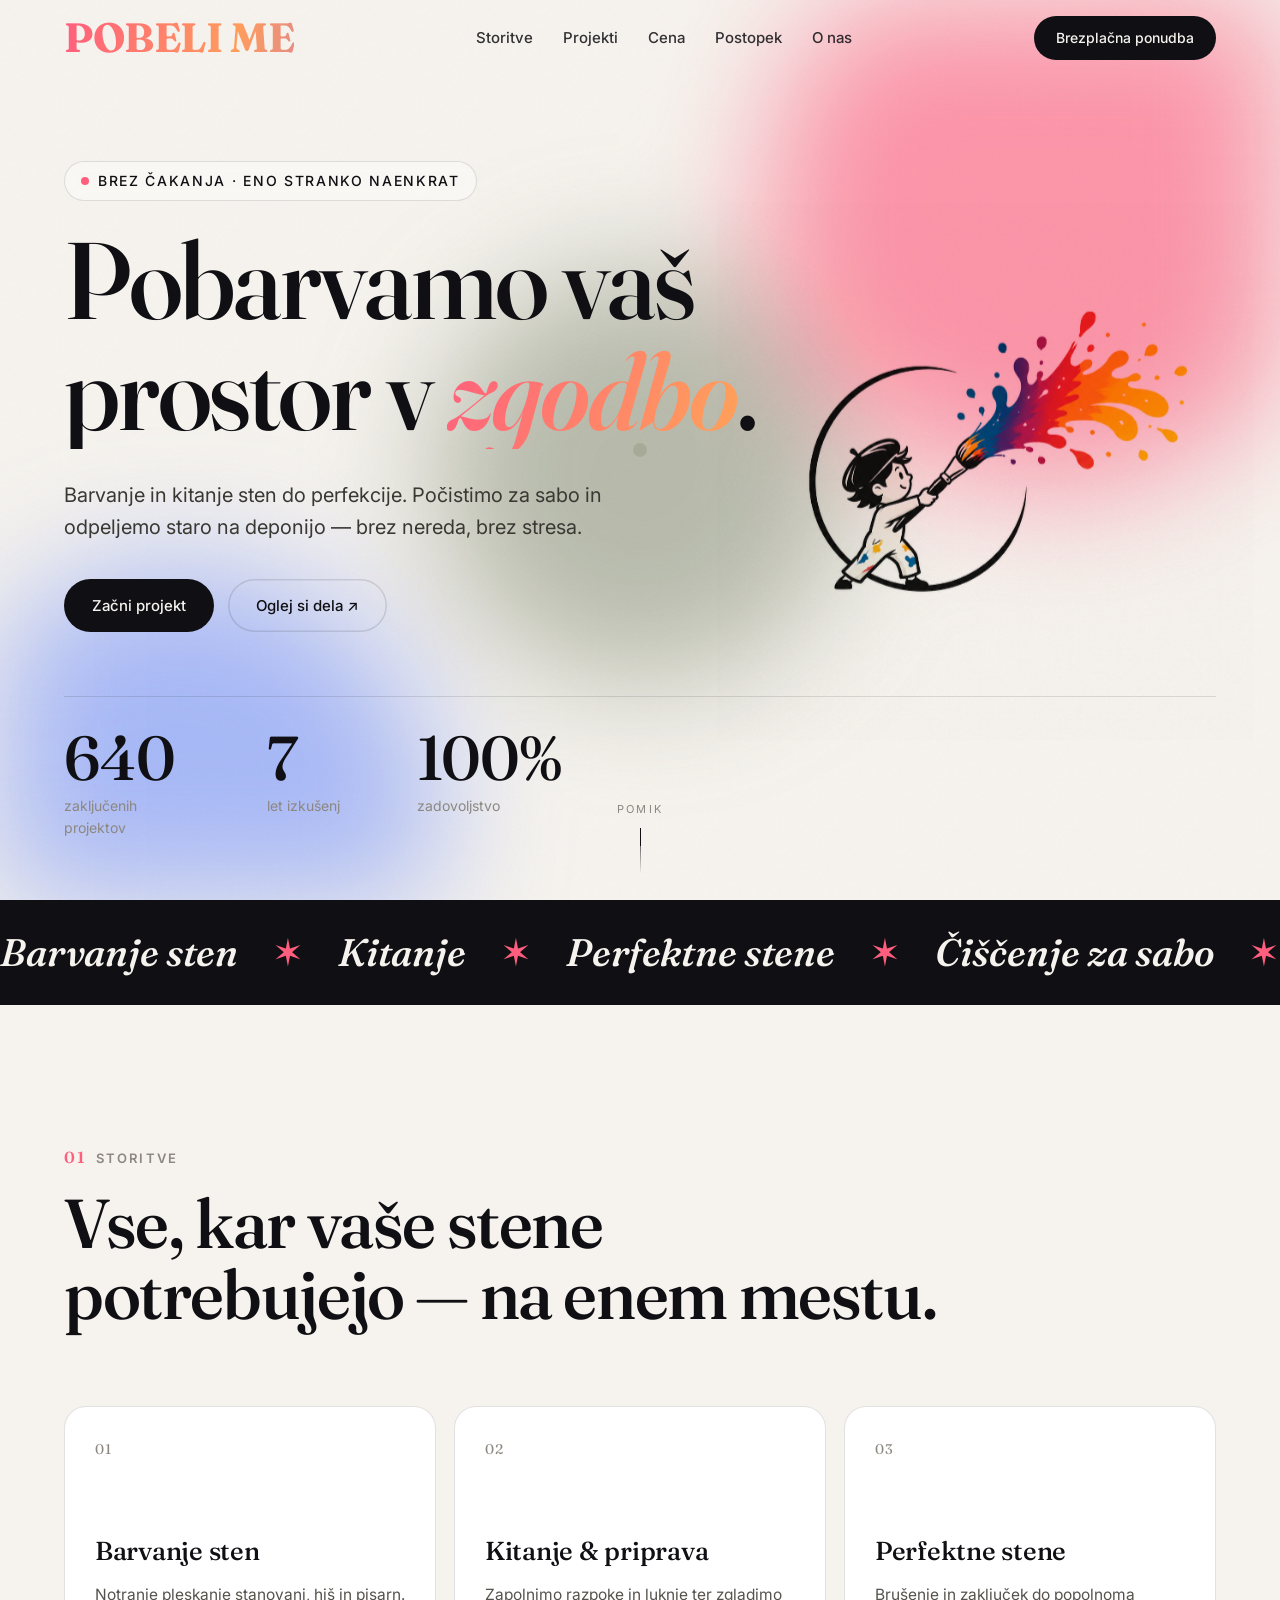
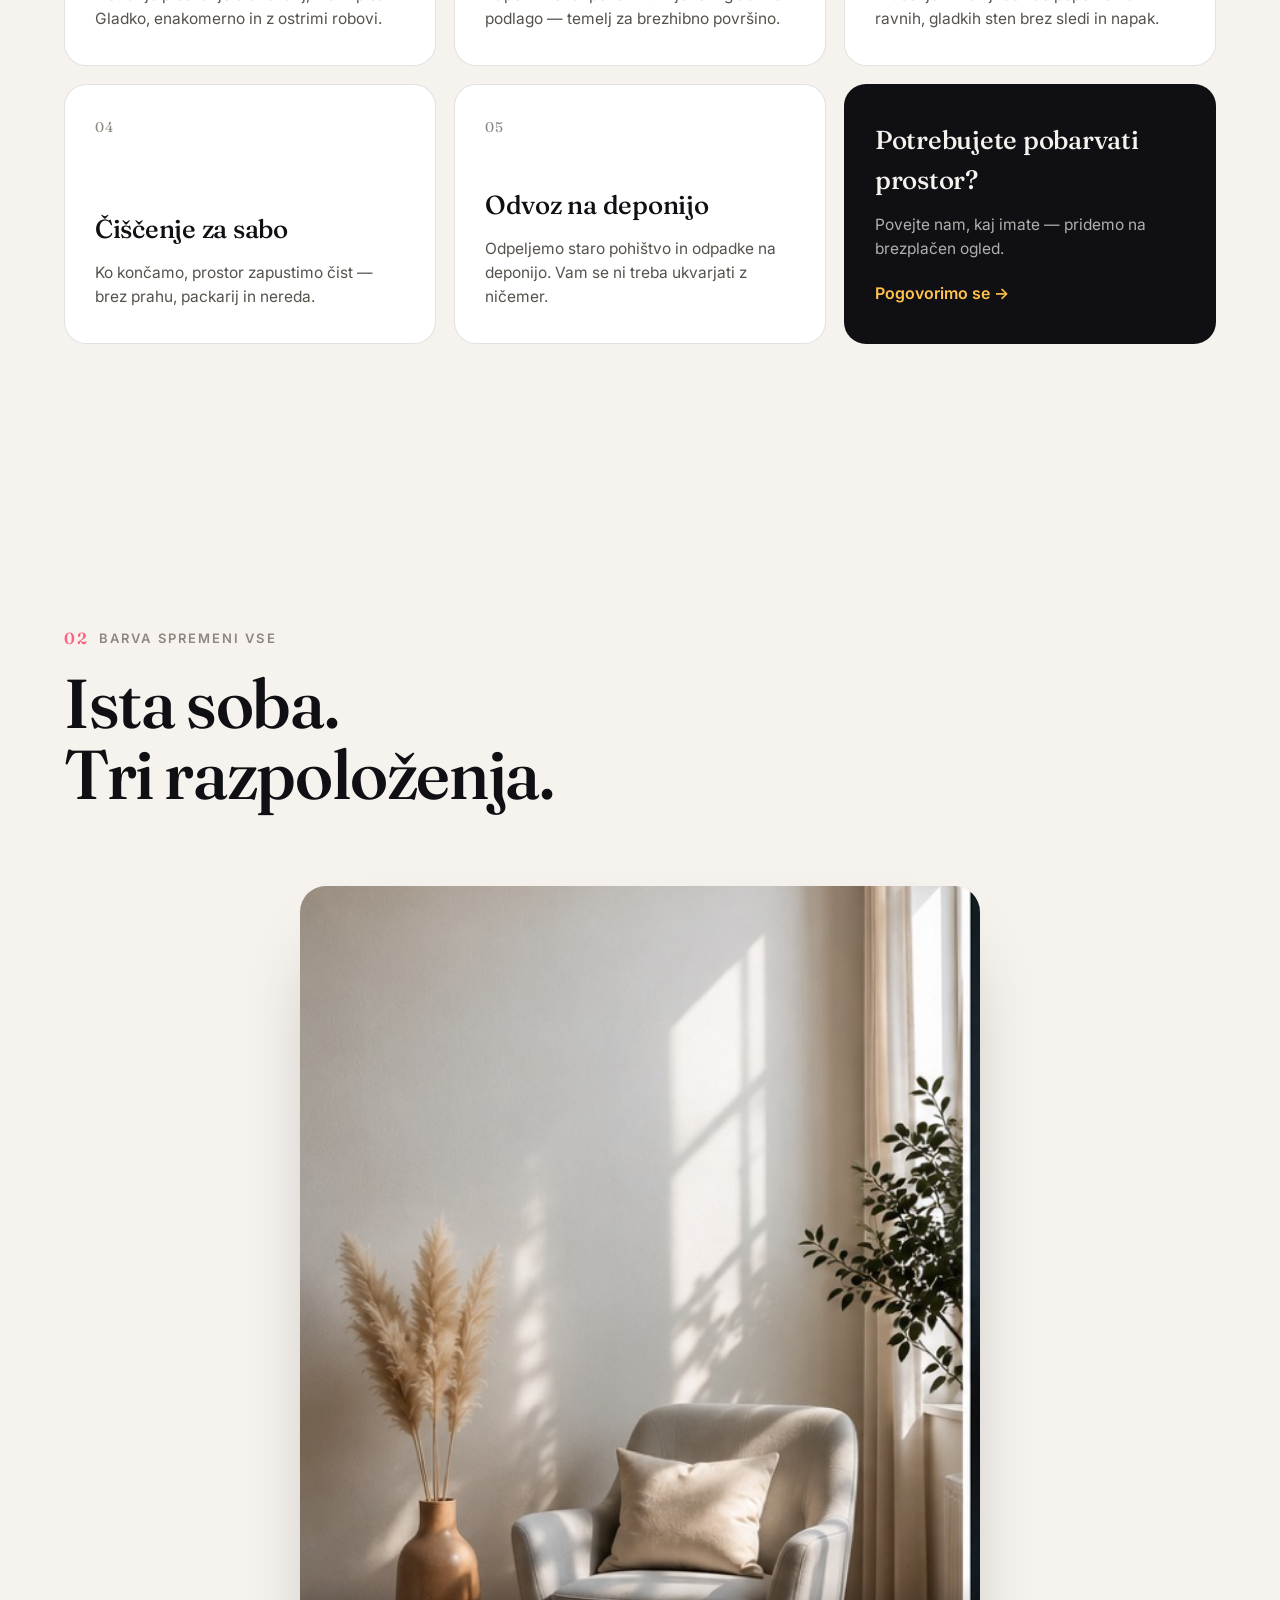
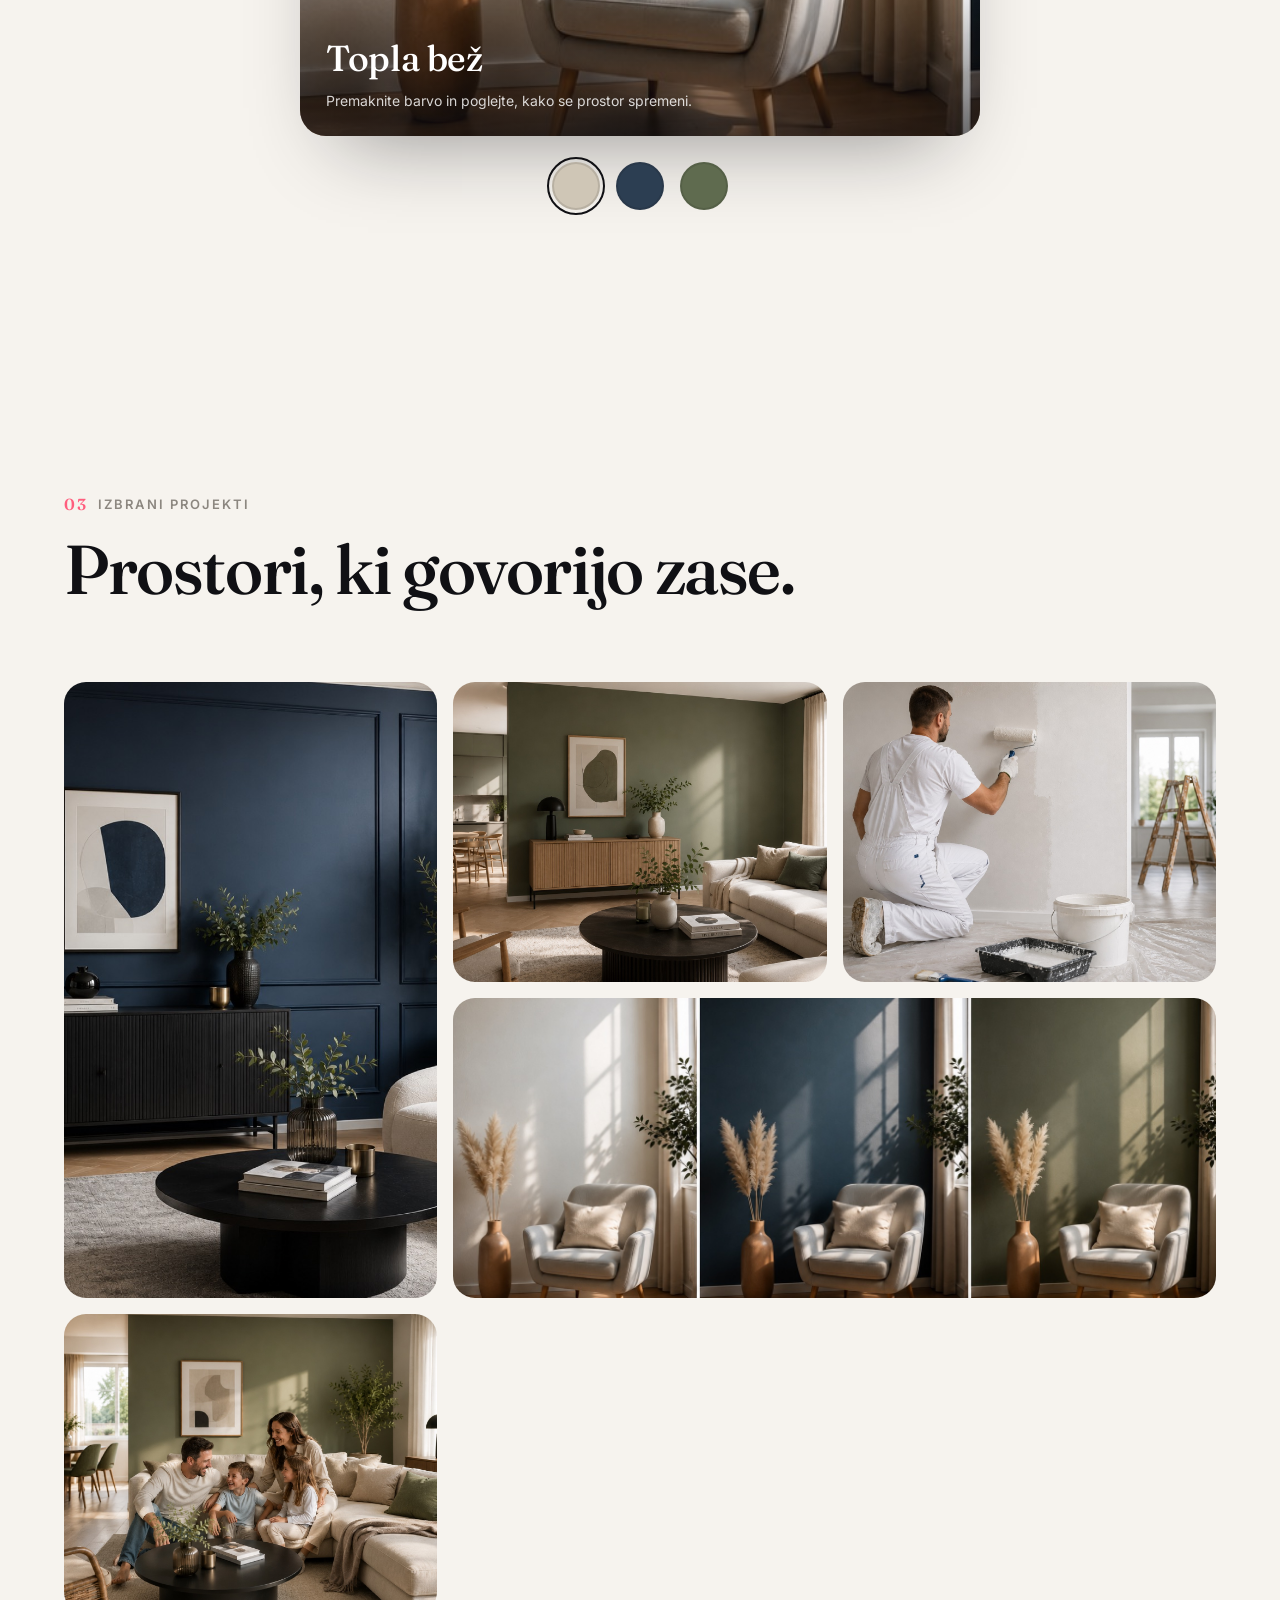
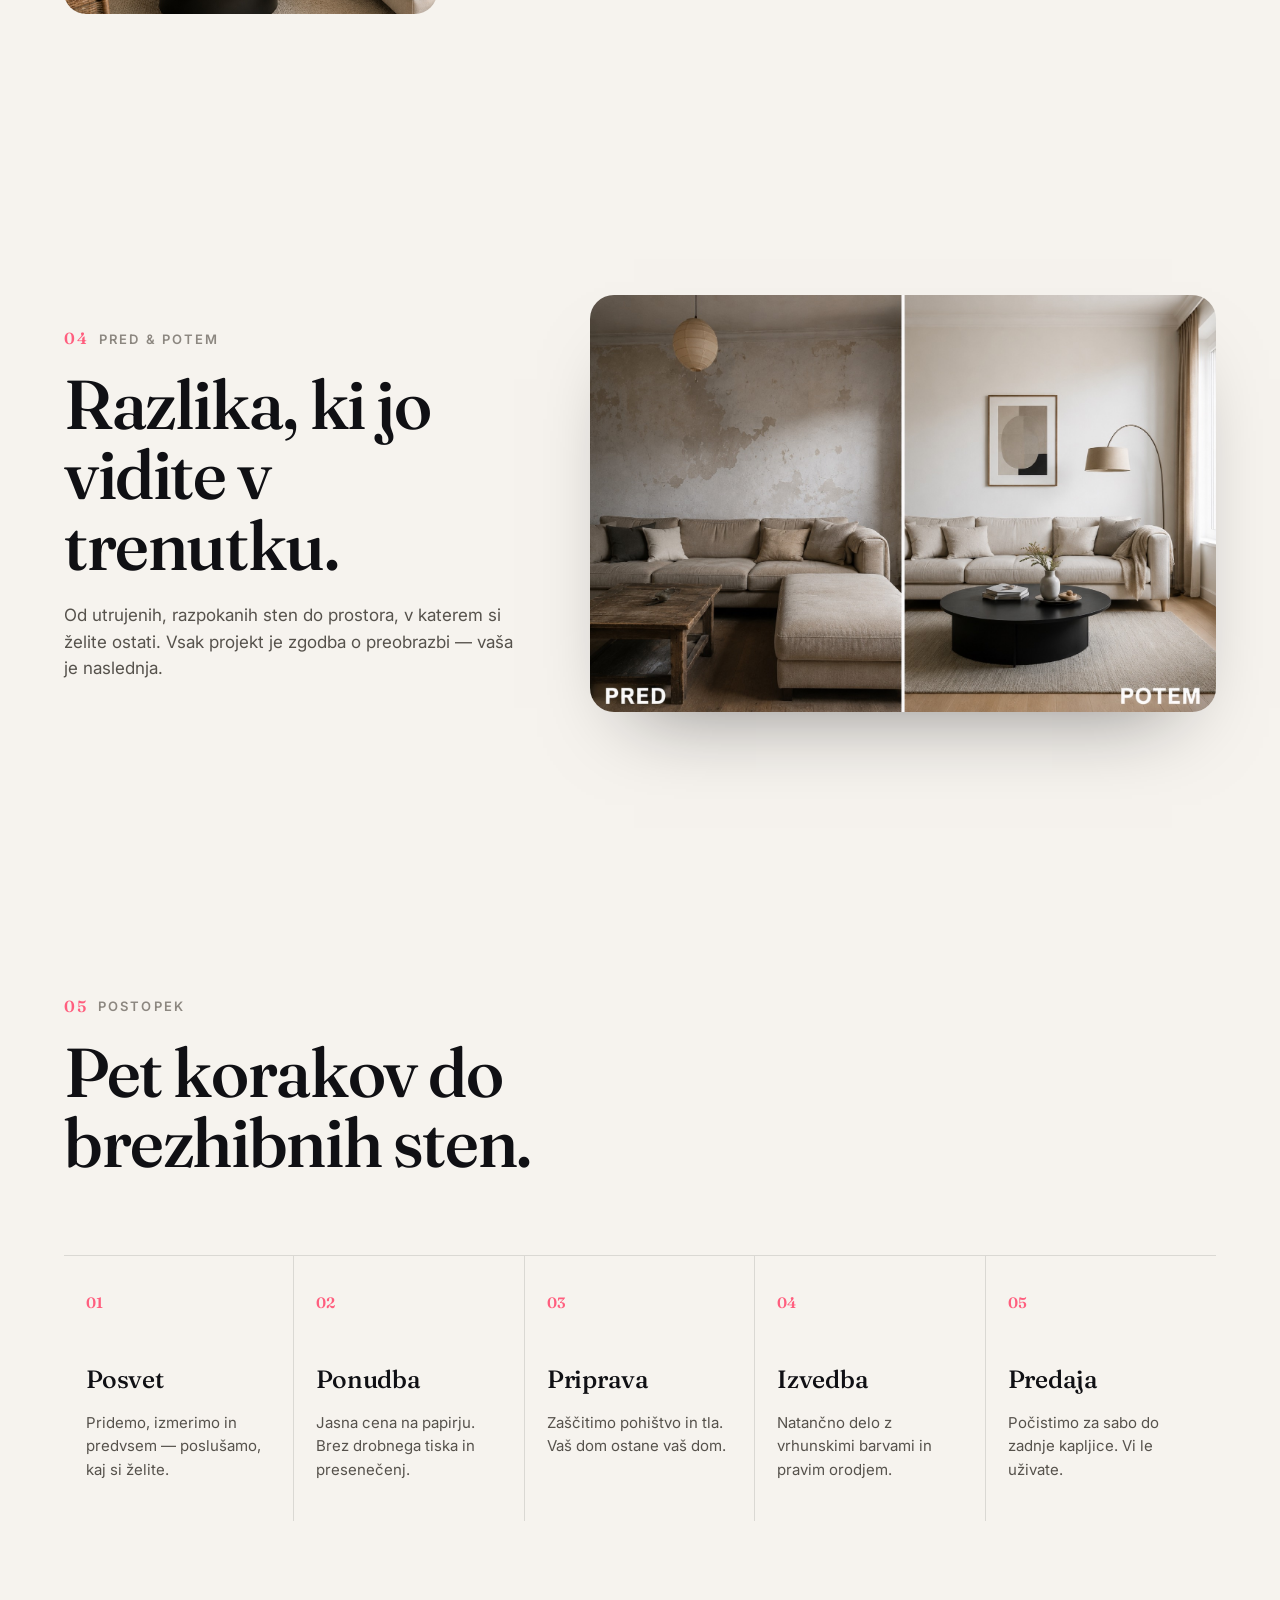
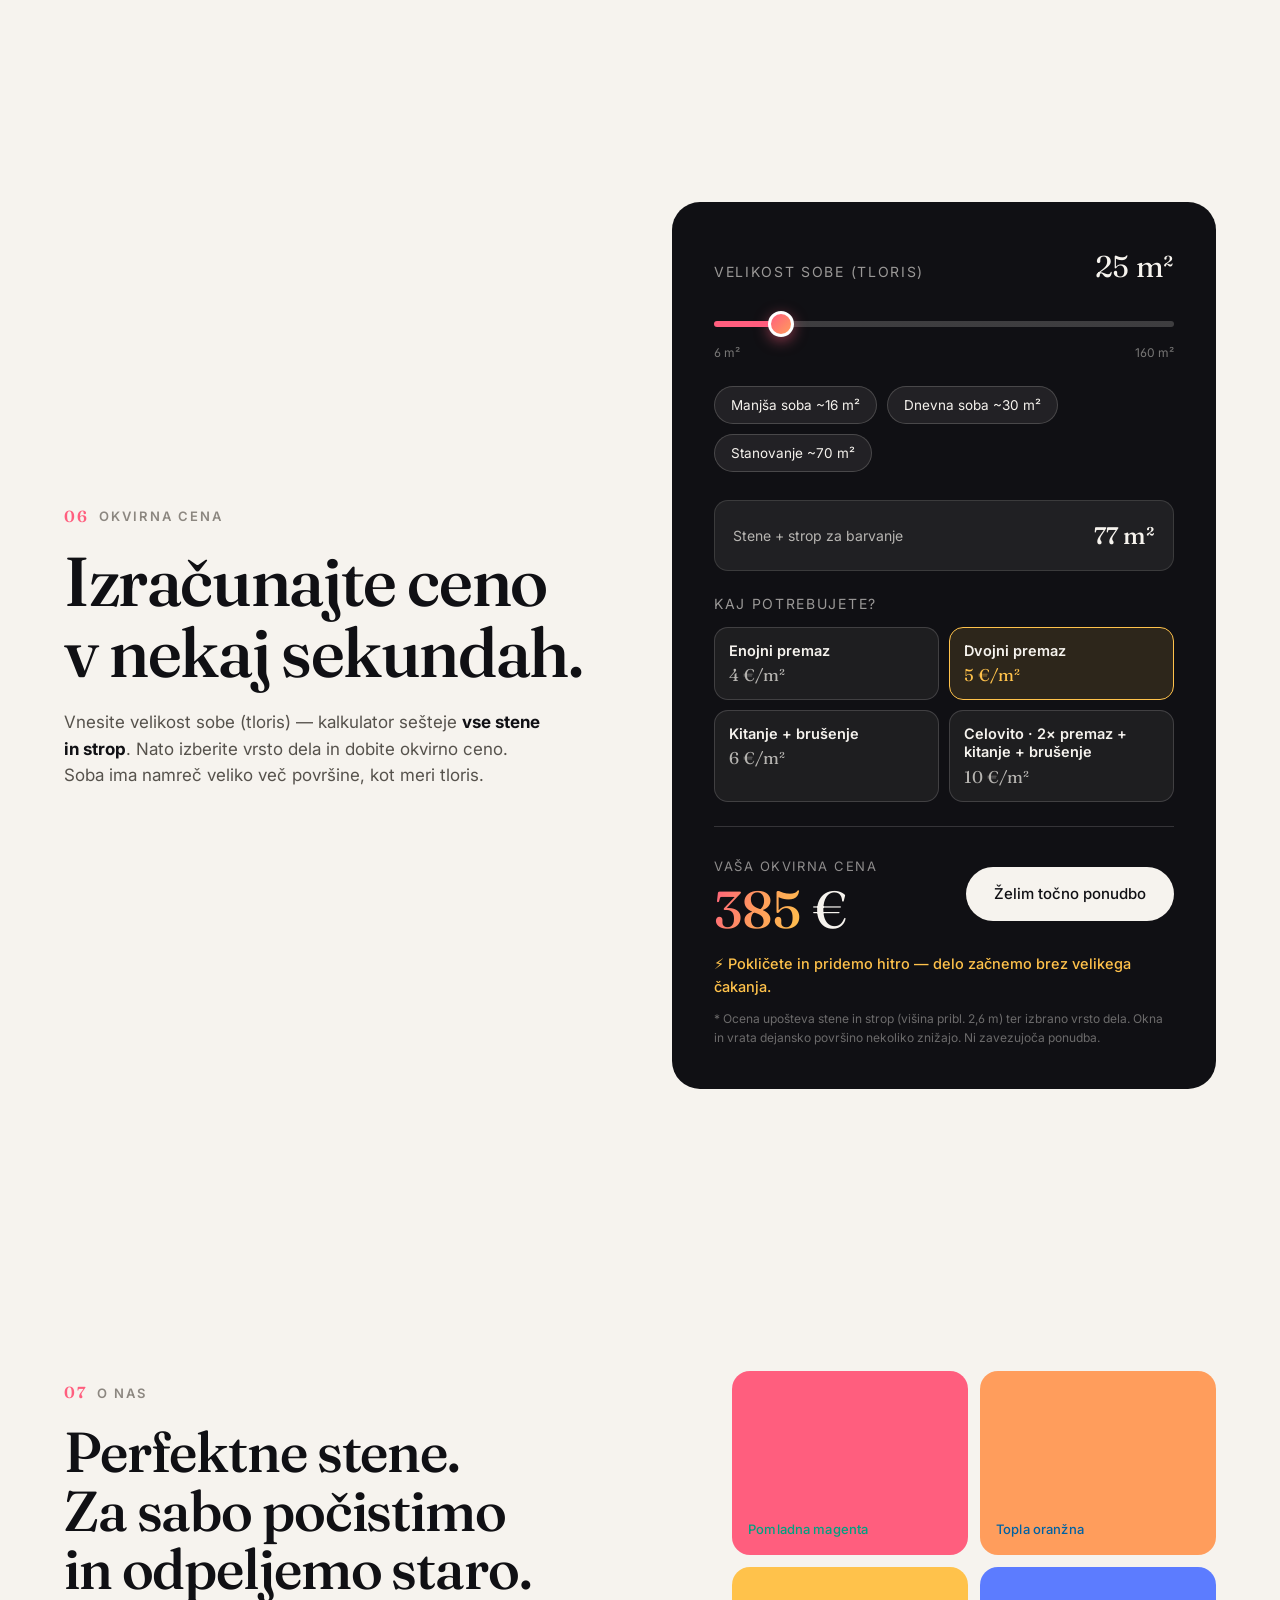
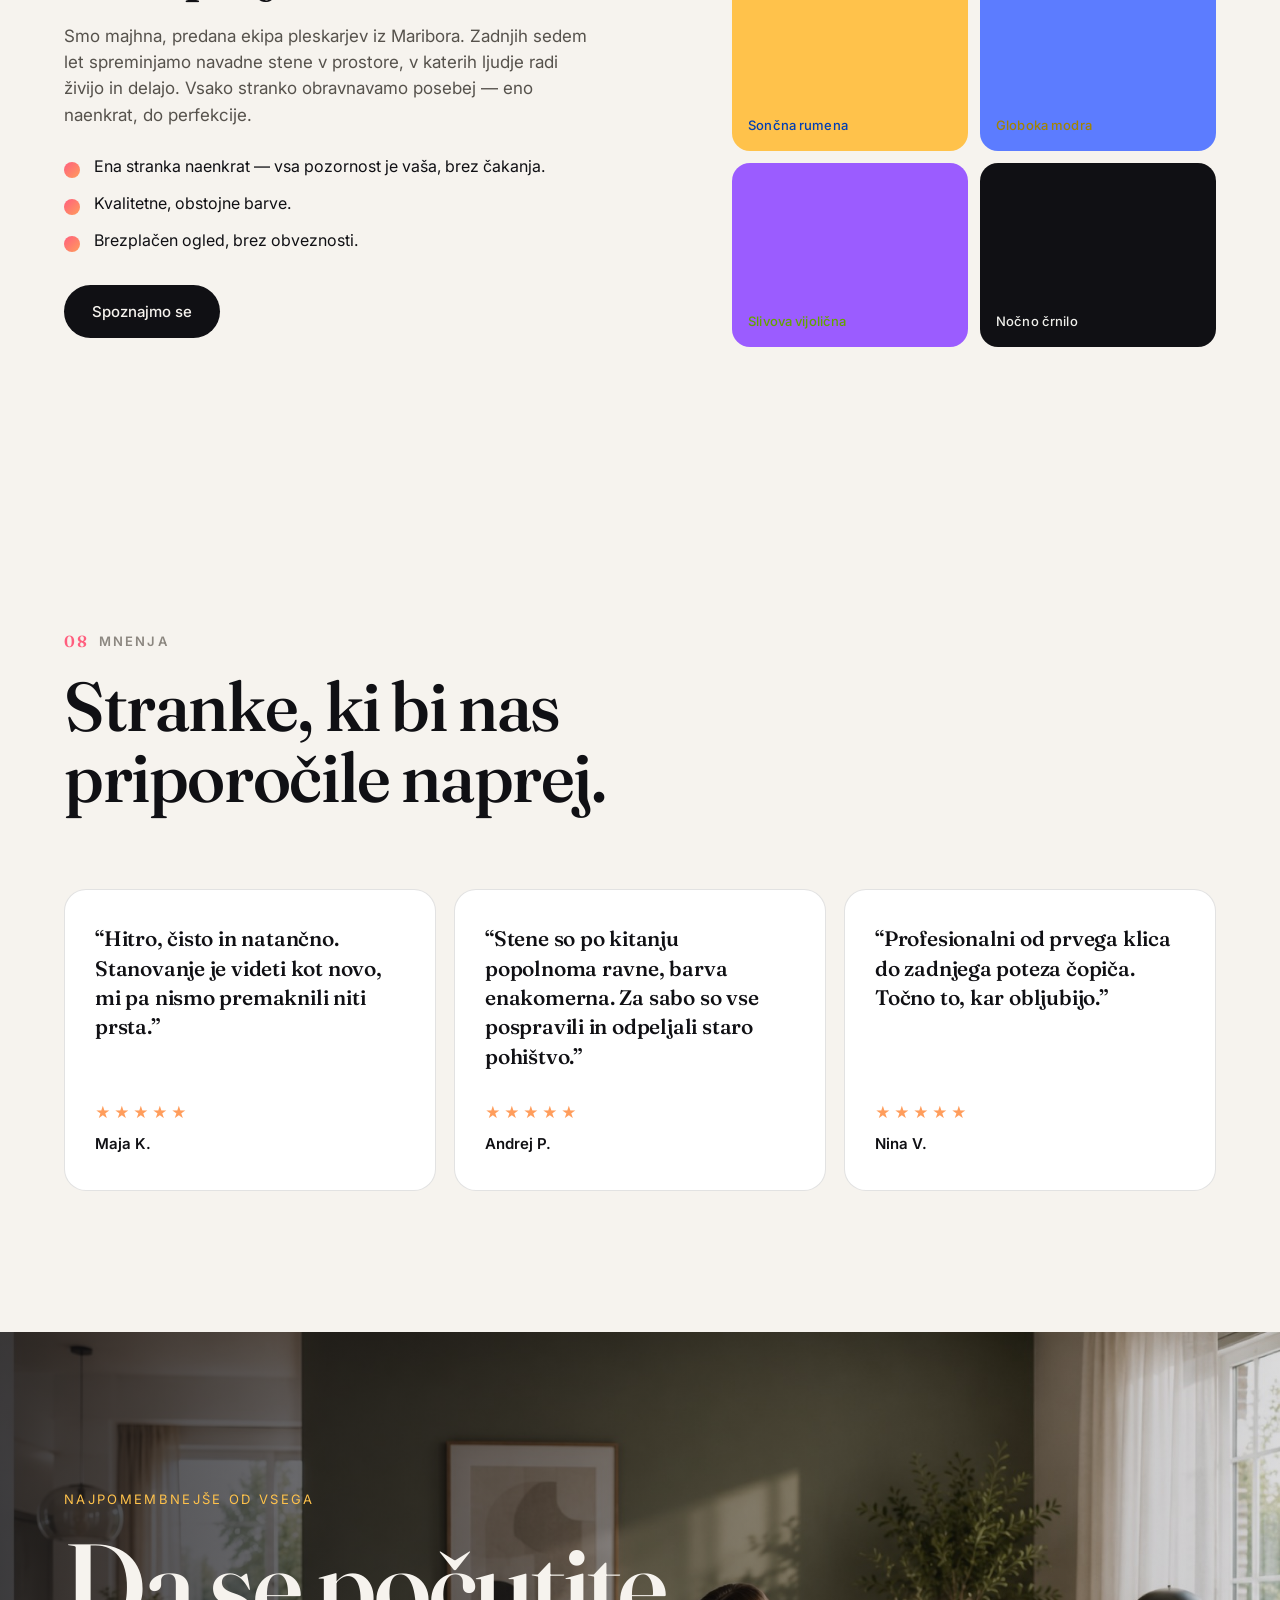
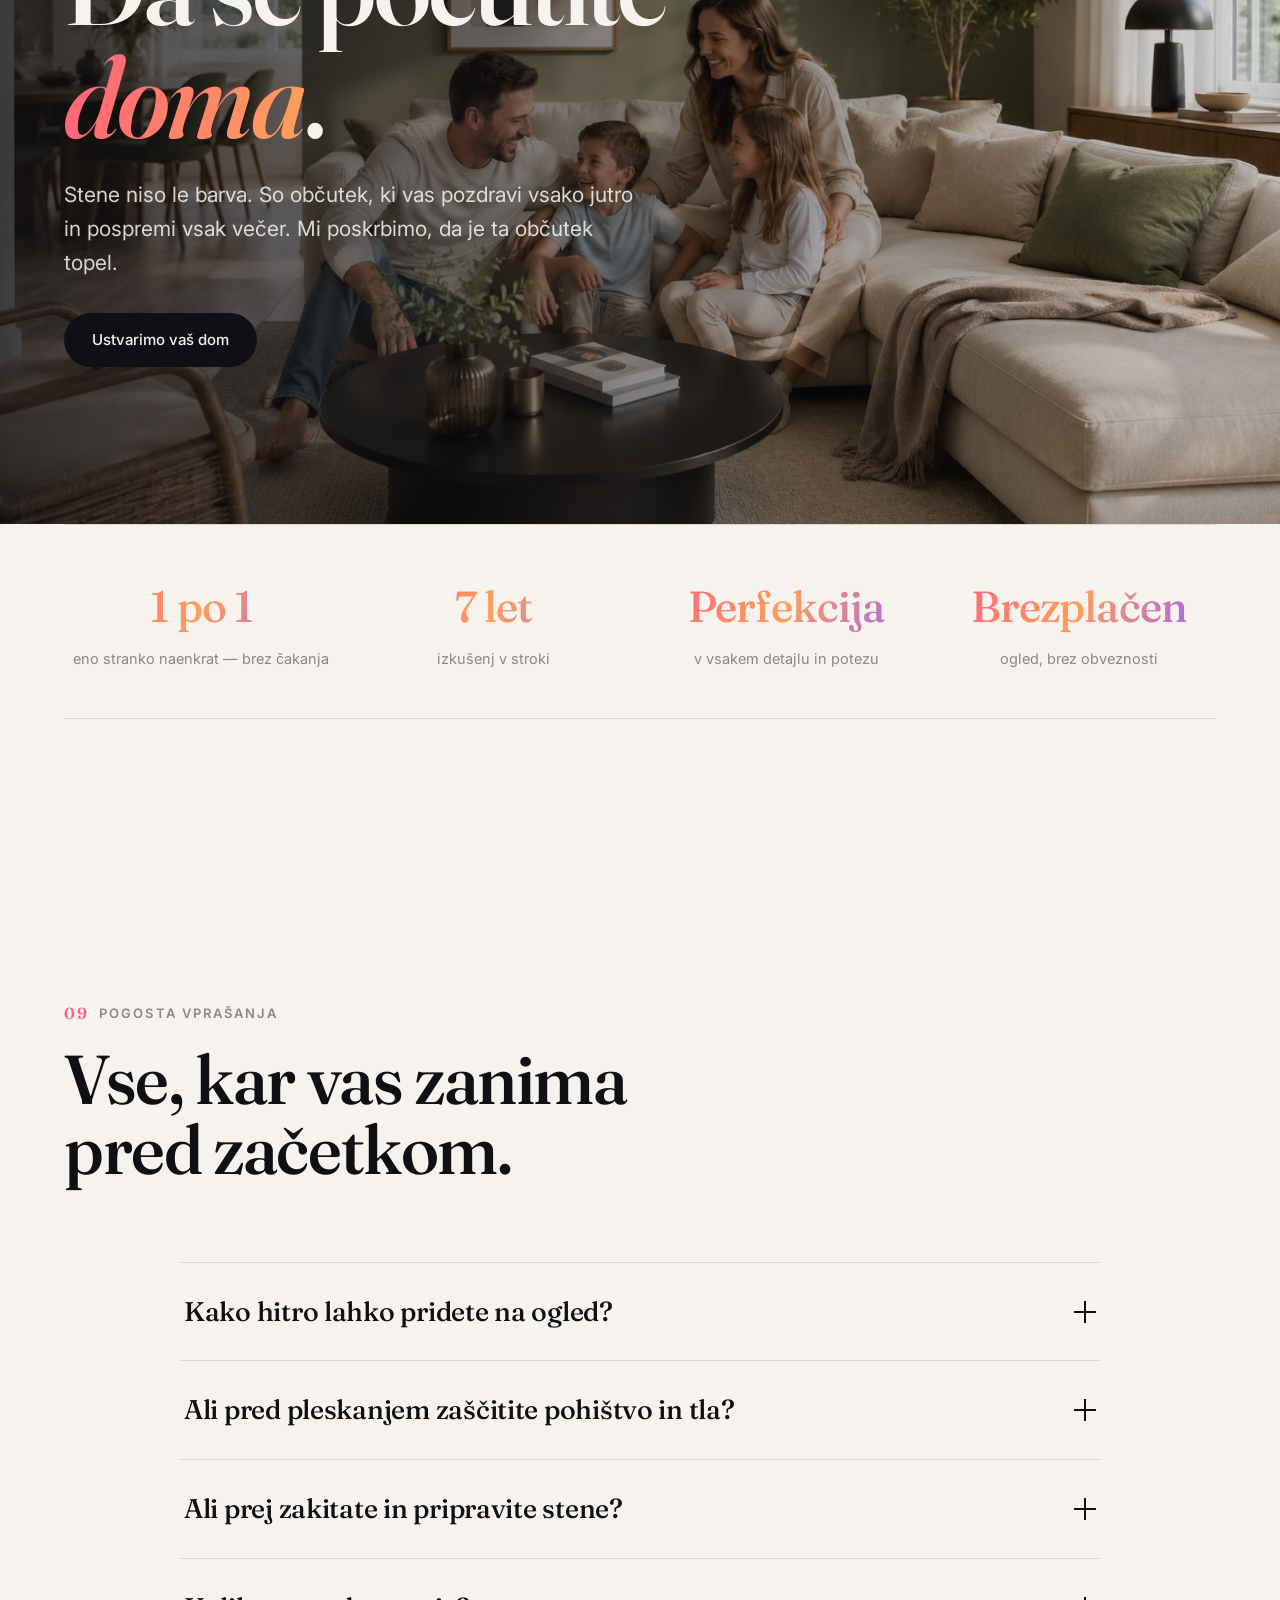
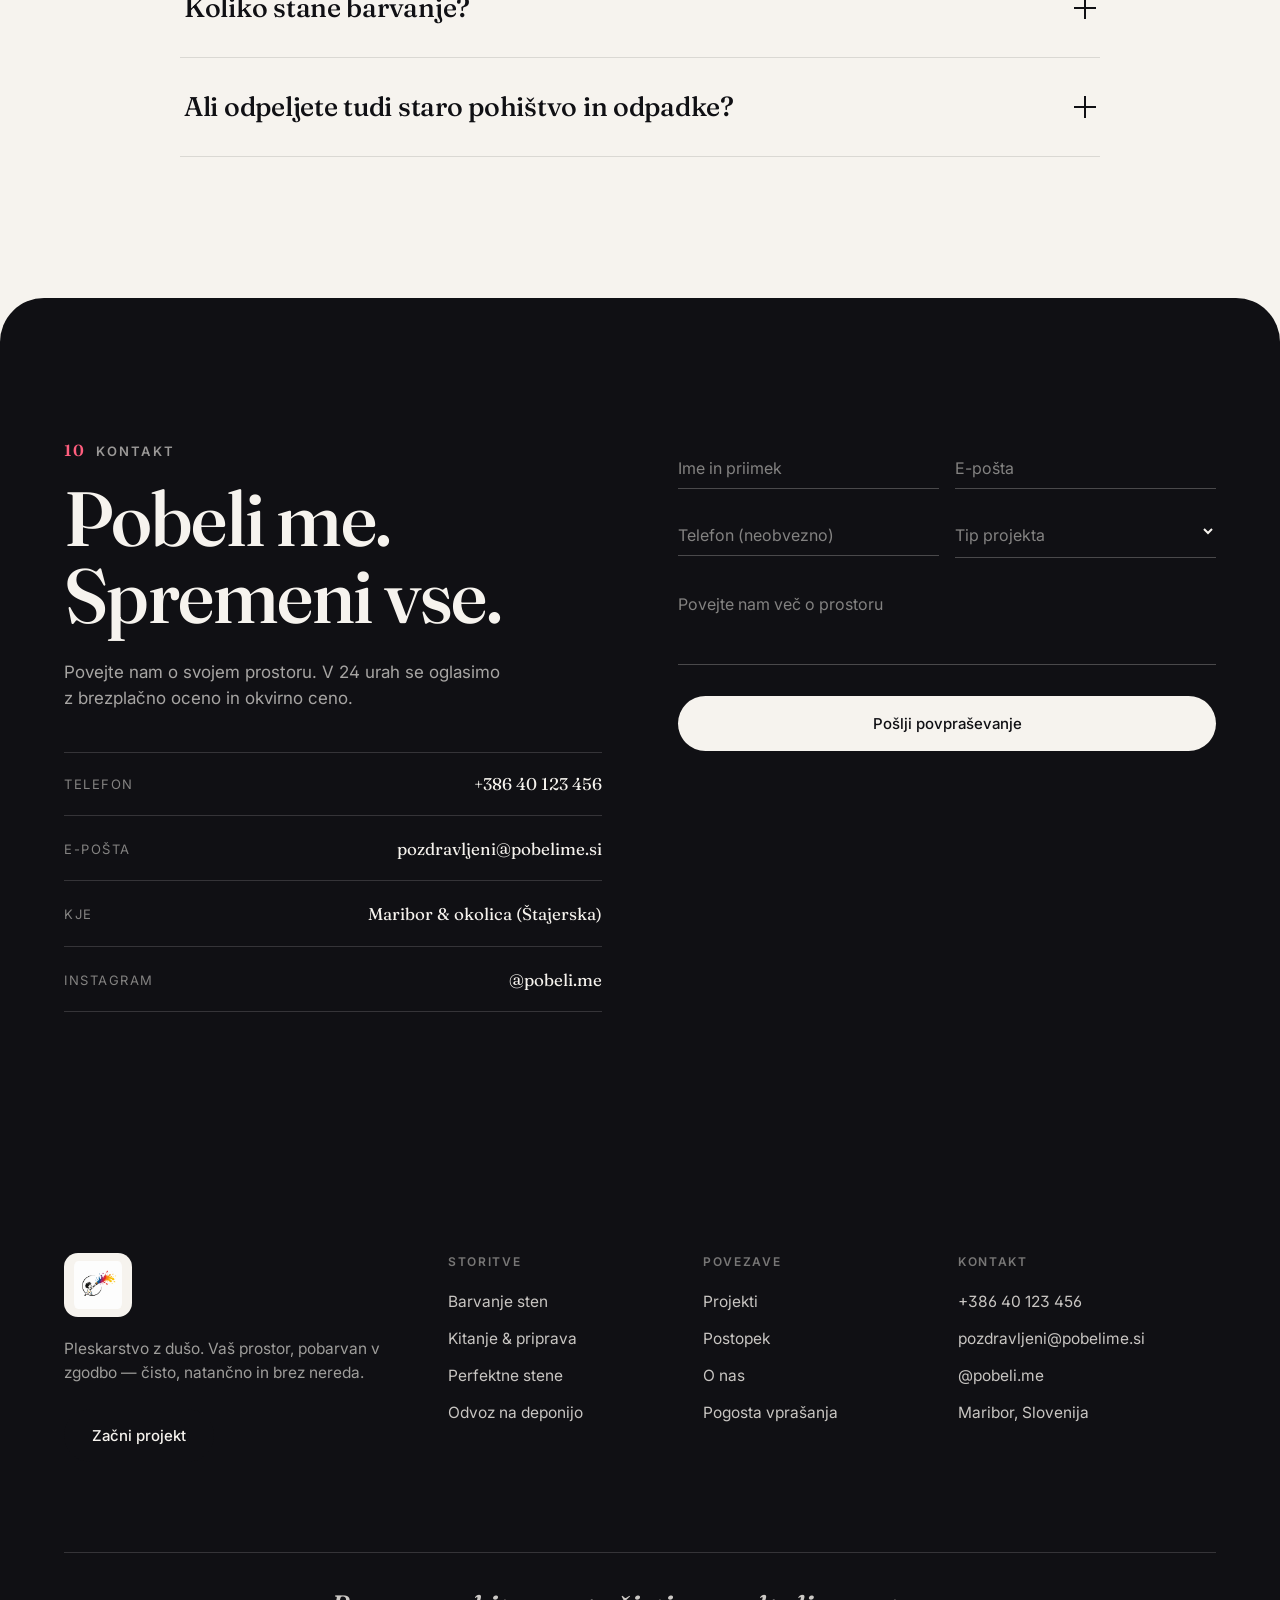
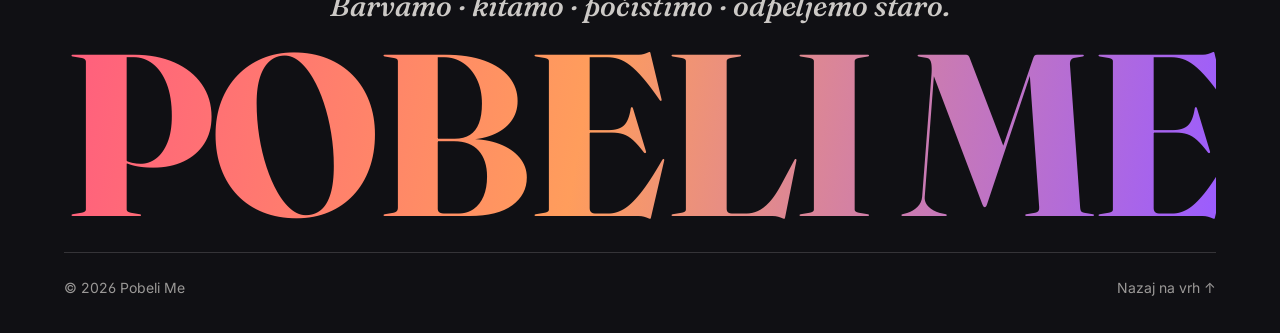
==== index.html @ 1860e758 "Add files via upload" ====
<!DOCTYPE html>
<html lang="sl">
<head>
  <meta charset="UTF-8" />
  <meta name="viewport" content="width=device-width, initial-scale=1.0" />
  <meta name="theme-color" content="#0e0e10" />
  <title>POBELI ME | Maribor</title>
  <meta name="description" content="POBELI ME — barvanje in kitanje sten do perfekcije v Mariboru in okolici. Počistimo za sabo in odpeljemo staro na deponijo. Čisto, natančno in brez nereda. Vaš prostor, pobarvan v zgodbo. Brezplačen ogled." />
  <meta name="keywords" content="pleskar Maribor, pleskarstvo, barvanje sten, kitanje sten, pleskanje, beljenje sten, odvoz na deponijo, čiščenje" />
  <meta name="author" content="Pobeli Me" />
  <link rel="canonical" href="https://pobelime.si/" />

  <!-- Open Graph -->
  <meta property="og:type" content="website" />
  <meta property="og:site_name" content="POBELI ME" />
  <meta property="og:locale" content="sl_SI" />
  <meta property="og:title" content="POBELI ME" />
  <meta property="og:description" content="Barvanje in kitanje sten do perfekcije. Brez nereda, brez stresa — samo barve, ki spremenijo vse." />
  <meta property="og:url" content="https://pobelime.si/" />
  <meta property="og:image" content="assets/og-image.png" />
  <meta property="og:image:width" content="1200" />
  <meta property="og:image:height" content="630" />
  <!-- Twitter -->
  <meta name="twitter:card" content="summary_large_image" />
  <meta name="twitter:title" content="POBELI ME" />
  <meta name="twitter:description" content="Pobarvamo vaš prostor v zgodbo. Pleskarstvo z dušo iz Maribora." />
  <meta name="twitter:image" content="assets/og-image.png" />

  <!-- Favicons -->
  <link rel="icon" type="image/png" sizes="32x32" href="assets/favicon-32.png" />
  <link rel="icon" type="image/png" sizes="16x16" href="assets/favicon-16.png" />
  <link rel="apple-touch-icon" sizes="180x180" href="assets/favicon-180.png" />
  <link rel="manifest" href="site.webmanifest" />

  <link rel="preconnect" href="https://fonts.googleapis.com" />
  <link rel="preconnect" href="https://fonts.gstatic.com" crossorigin />
  <link href="https://fonts.googleapis.com/css2?family=Fraunces:ital,opsz,wght@0,9..144,300..900;1,9..144,300..900&family=Inter:wght@300;400;500;600;700&display=swap" rel="stylesheet" />
  <link rel="stylesheet" href="styles.css" />

  <!-- Structured data: lokalno podjetje -->
  <script type="application/ld+json">
  {
    "@context": "https://schema.org",
    "@type": "HousePainter",
    "name": "Pobeli Me",
    "description": "Barvanje in kitanje sten, perfektne stene, čiščenje in odvoz starih stvari na deponijo. Maribor in okolica.",
    "image": "https://pobelime.si/assets/logo.png",
    "url": "https://pobelime.si/",
    "telephone": "+386 40 123 456",
    "email": "pozdravljeni@pobelime.si",
    "priceRange": "€€",
    "areaServed": "Maribor in okolica, Štajerska",
    "address": {
      "@type": "PostalAddress",
      "addressLocality": "Maribor",
      "addressCountry": "SI"
    },
    "openingHoursSpecification": {
      "@type": "OpeningHoursSpecification",
      "dayOfWeek": ["Monday","Tuesday","Wednesday","Thursday","Friday"],
      "opens": "07:00",
      "closes": "18:00"
    },
    "sameAs": ["https://instagram.com/pobeli.me"]
  }
  </script>
</head>
<body>
  <a href="#vrh" class="skip">Preskoči na vsebino</a>

  <!-- PRELOADER -->
  <div class="preloader" id="preloader">
    <div class="preloader__inner">
      <span class="preloader__word" data-text="POBELI ME">POBELI ME</span>
      <div class="preloader__bar"><i></i></div>
    </div>
    <div class="preloader__paint"></div>
  </div>

  <!-- CUSTOM CURSOR -->
  <div class="cursor" id="cursor"><span></span></div>

  <!-- NAV -->
  <header class="nav" id="nav">
    <a href="#vrh" class="nav__brand" data-cursor="hover" aria-label="POBELI ME — domov">
      <span class="nav__name">Pobeli Me</span>
    </a>
    <nav class="nav__links" aria-label="Glavna navigacija">
      <a href="#storitve" data-cursor="hover">Storitve</a>
      <a href="#projekti" data-cursor="hover">Projekti</a>
      <a href="#kalkulator" data-cursor="hover">Cena</a>
      <a href="#postopek" data-cursor="hover">Postopek</a>
      <a href="#onas" data-cursor="hover">O nas</a>
    </nav>
    <a href="#kontakt" class="btn btn--pill nav__cta" data-cursor="hover">
      <span>Brezplačna ponudba</span>
    </a>
    <button class="nav__burger" id="burger" aria-label="Meni"><i></i><i></i></button>
  </header>

  <!-- MOBILE MENU -->
  <div class="menu" id="menu">
    <nav>
      <a href="#storitve">Storitve</a>
      <a href="#projekti">Projekti</a>
      <a href="#kalkulator">Cena</a>
      <a href="#postopek">Postopek</a>
      <a href="#onas">O nas</a>
      <a href="#kontakt">Kontakt</a>
    </nav>
    <div class="menu__foot">
      <a href="tel:+38640123456">+386 40 123 456</a>
      <a href="mailto:pozdravljeni@pobelime.si">pozdravljeni@pobelime.si</a>
    </div>
  </div>

  <main id="vrh">

    <!-- HERO -->
    <section class="hero">
      <div class="hero__lava" aria-hidden="true">
        <div class="hero__blob hero__blob--1"></div>
        <div class="hero__blob hero__blob--2"></div>
        <div class="hero__blob hero__blob--3"></div>
      </div>
      <div class="hero__grain"></div>

      <img class="hero__logo" src="assets/logo.png" alt="POBELI ME — deček s čopičem" aria-hidden="true" />

      <div class="hero__inner">
        <p class="hero__eyebrow reveal" data-cursor="hover"><span class="dot"></span> Brez čakanja · eno stranko naenkrat</p>
        <h1 class="hero__title">
          <span class="line"><span class="up">Pobarvamo vaš</span></span>
          <span class="line"><span class="up">prostor v <em class="ink">zgodbo</em>.</span></span>
        </h1>
        <p class="hero__lead reveal">Barvanje in kitanje sten do perfekcije. Počistimo za sabo in
          odpeljemo staro na deponijo — brez nereda, brez stresa.</p>
        <div class="hero__actions reveal">
          <a href="#kontakt" class="btn btn--solid magnetic" data-cursor="hover"><span>Začni projekt</span></a>
          <a href="#projekti" class="btn btn--ghost magnetic" data-cursor="hover"><span>Oglej si dela ↗</span></a>
        </div>
      </div>

      <div class="hero__stats reveal">
        <div class="stat"><b data-count="640">0</b><span>zaključenih projektov</span></div>
        <div class="stat"><b data-count="7">0</b><span>let izkušenj</span></div>
        <div class="stat"><b data-count="100" data-suffix="%">0</b><span>zadovoljstvo</span></div>
      </div>

      <div class="hero__scroll" aria-hidden="true"><span>pomik</span><i></i></div>
    </section>

    <!-- MARQUEE -->
    <div class="marquee" aria-hidden="true">
      <div class="marquee__track">
        <span>Barvanje sten</span><span class="sep">✶</span>
        <span>Kitanje</span><span class="sep">✶</span>
        <span>Perfektne stene</span><span class="sep">✶</span>
        <span>Čiščenje za sabo</span><span class="sep">✶</span>
        <span>Odvoz na deponijo</span><span class="sep">✶</span>
        <span>Barvanje sten</span><span class="sep">✶</span>
        <span>Kitanje</span><span class="sep">✶</span>
        <span>Perfektne stene</span><span class="sep">✶</span>
        <span>Čiščenje za sabo</span><span class="sep">✶</span>
        <span>Odvoz na deponijo</span><span class="sep">✶</span>
      </div>
    </div>

    <!-- STORITVE -->
    <section class="services" id="storitve">
      <div class="sec-head">
        <p class="sec-kicker reveal"><span>01</span> Storitve</p>
        <h2 class="sec-title reveal">Vse, kar vaše stene<br/>potrebujejo — na enem mestu.</h2>
      </div>

      <div class="cards">
        <article class="card reveal" data-cursor="hover" style="--accent:var(--c-pink)">
          <span class="card__no">01</span>
          <h3>Barvanje sten</h3>
          <p>Notranje pleskanje stanovanj, hiš in pisarn. Gladko, enakomerno in z ostrimi robovi.</p>
          <span class="card__arrow">↗</span>
        </article>
        <article class="card reveal" data-cursor="hover" style="--accent:var(--c-orange)">
          <span class="card__no">02</span>
          <h3>Kitanje & priprava</h3>
          <p>Zapolnimo razpoke in luknje ter zgladimo podlago — temelj za brezhibno površino.</p>
          <span class="card__arrow">↗</span>
        </article>
        <article class="card reveal" data-cursor="hover" style="--accent:var(--c-violet)">
          <span class="card__no">03</span>
          <h3>Perfektne stene</h3>
          <p>Brušenje in zaključek do popolnoma ravnih, gladkih sten brez sledi in napak.</p>
          <span class="card__arrow">↗</span>
        </article>
        <article class="card reveal" data-cursor="hover" style="--accent:var(--c-blue)">
          <span class="card__no">04</span>
          <h3>Čiščenje za sabo</h3>
          <p>Ko končamo, prostor zapustimo čist — brez prahu, packarij in nereda.</p>
          <span class="card__arrow">↗</span>
        </article>
        <article class="card reveal" data-cursor="hover" style="--accent:var(--c-yellow)">
          <span class="card__no">05</span>
          <h3>Odvoz na deponijo</h3>
          <p>Odpeljemo staro pohištvo in odpadke na deponijo. Vam se ni treba ukvarjati z ničemer.</p>
          <span class="card__arrow">↗</span>
        </article>
        <article class="card card--cta reveal" data-cursor="hover">
          <h3>Potrebujete pobarvati prostor?</h3>
          <p>Povejte nam, kaj imate — pridemo na brezplačen ogled.</p>
          <a href="#kontakt" class="card__link">Pogovorimo se →</a>
        </article>
      </div>
    </section>

    <!-- BARVA SPREMENI PROSTOR -->
    <section class="colorswap" id="barve">
      <div class="sec-head">
        <p class="sec-kicker reveal"><span>02</span> Barva spremeni vse</p>
        <h2 class="sec-title reveal">Ista soba.<br/>Tri razpoloženja.</h2>
      </div>
      <div class="swap reveal">
        <div class="swap__stage">
          <div class="swap__img" id="swapImg" data-pos="0"></div>
          <div class="swap__overlay">
            <span class="swap__label" id="swapLabel">Topla bež</span>
            <p>Premaknite barvo in poglejte, kako se prostor spremeni.</p>
          </div>
        </div>
        <div class="swap__controls" role="group" aria-label="Izbira barve stene">
          <button class="swap__btn is-active" data-pos="0" style="--sw:#cfc6b6" aria-label="Topla bež"></button>
          <button class="swap__btn" data-pos="50" style="--sw:#2c3e52" aria-label="Globoka modra"></button>
          <button class="swap__btn" data-pos="100" style="--sw:#5f6b4f" aria-label="Žajbelj zelena"></button>
        </div>
      </div>
    </section>

    <!-- PROJEKTI -->
    <section class="work" id="projekti">
      <div class="sec-head">
        <p class="sec-kicker reveal"><span>03</span> Izbrani projekti</p>
        <h2 class="sec-title reveal">Prostori, ki govorijo zase.</h2>
      </div>

      <div class="gallery">
        <figure class="shot shot--tall reveal" data-cursor="view">
          <div class="shot__media" style="background-image:url(assets/room-navy.jpg)"></div>
        </figure>
        <figure class="shot reveal" data-cursor="view">
          <div class="shot__media" style="background-image:url(assets/room-green.jpg)"></div>
        </figure>
        <figure class="shot reveal" data-cursor="view">
          <div class="shot__media" style="background-image:url(assets/painter.jpg)"></div>
        </figure>
        <figure class="shot shot--wide reveal" data-cursor="view">
          <div class="shot__media" style="background-image:url(assets/triptych.jpg);background-size:cover"></div>
        </figure>
        <figure class="shot reveal" data-cursor="view">
          <div class="shot__media" style="background-image:url(assets/family.jpg)"></div>
        </figure>
      </div>
    </section>

    <!-- PRED / POTEM -->
    <section class="beforeafter" id="prednpotem">
      <div class="ba__inner">
        <div class="ba__text reveal">
          <p class="sec-kicker"><span>04</span> Pred &amp; potem</p>
          <h2 class="sec-title">Razlika, ki jo<br/>vidite v trenutku.</h2>
          <p class="ba__p">Od utrujenih, razpokanih sten do prostora, v katerem si želite ostati.
            Vsak projekt je zgodba o preobrazbi — vaša je naslednja.</p>
        </div>
        <figure class="ba__media reveal" data-cursor="view">
          <img src="assets/before-after.jpg" alt="Soba pred in po pleskanju" loading="lazy" />
        </figure>
      </div>
    </section>

    <!-- POSTOPEK -->
    <section class="process" id="postopek">
      <div class="sec-head">
        <p class="sec-kicker reveal"><span>05</span> Postopek</p>
        <h2 class="sec-title reveal">Pet korakov do<br/>brezhibnih sten.</h2>
      </div>
      <ol class="steps">
        <li class="step reveal" data-cursor="hover">
          <span class="step__no">01</span>
          <h3>Posvet</h3>
          <p>Pridemo, izmerimo in predvsem — poslušamo, kaj si želite.</p>
        </li>
        <li class="step reveal" data-cursor="hover">
          <span class="step__no">02</span>
          <h3>Ponudba</h3>
          <p>Jasna cena na papirju. Brez drobnega tiska in presenečenj.</p>
        </li>
        <li class="step reveal" data-cursor="hover">
          <span class="step__no">03</span>
          <h3>Priprava</h3>
          <p>Zaščitimo pohištvo in tla. Vaš dom ostane vaš dom.</p>
        </li>
        <li class="step reveal" data-cursor="hover">
          <span class="step__no">04</span>
          <h3>Izvedba</h3>
          <p>Natančno delo z vrhunskimi barvami in pravim orodjem.</p>
        </li>
        <li class="step reveal" data-cursor="hover">
          <span class="step__no">05</span>
          <h3>Predaja</h3>
          <p>Počistimo za sabo do zadnje kapljice. Vi le uživate.</p>
        </li>
      </ol>
    </section>

    <!-- KALKULATOR -->
    <section class="calc" id="kalkulator">
      <div class="calc__inner">
        <div class="calc__intro reveal">
          <p class="sec-kicker"><span>06</span> Okvirna cena</p>
          <h2 class="sec-title">Izračunajte ceno<br/>v nekaj sekundah.</h2>
          <p class="calc__p">Vnesite velikost sobe (tloris) — kalkulator sešteje
            <b>vse stene in strop</b>. Nato izberite vrsto dela in dobite okvirno ceno.
            Soba ima namreč veliko več površine, kot meri tloris.</p>
        </div>

        <div class="calc__card reveal">
          <div class="calc__row">
            <label for="m2">Velikost sobe (tloris)</label>
            <output id="m2out">25 m²</output>
          </div>
          <input type="range" id="m2" min="6" max="160" step="1" value="25" data-cursor="hover" />
          <div class="calc__hint"><span>6 m²</span><span>160 m²</span></div>

          <div class="calc__chips" role="group" aria-label="Hitra izbira">
            <button data-m2="16">Manjša soba ~16 m²</button>
            <button data-m2="30">Dnevna soba ~30 m²</button>
            <button data-m2="70">Stanovanje ~70 m²</button>
          </div>

          <div class="calc__surface">
            <span>Stene + strop za barvanje</span>
            <b><span id="surface">77</span> m²</b>
          </div>

          <div class="calc__opts" role="group" aria-label="Kaj potrebujete">
            <span class="calc__optlabel">Kaj potrebujete?</span>
            <div class="calc__optrow">
              <button type="button" class="calc__opt" data-rate="4" data-cursor="hover">
                <b>Enojni premaz</b><small>4 €/m²</small></button>
              <button type="button" class="calc__opt is-active" data-rate="5" data-cursor="hover">
                <b>Dvojni premaz</b><small>5 €/m²</small></button>
              <button type="button" class="calc__opt" data-rate="6" data-cursor="hover">
                <b>Kitanje + brušenje</b><small>6 €/m²</small></button>
              <button type="button" class="calc__opt" data-rate="10" data-cursor="hover">
                <b>Celovito · 2× premaz + kitanje + brušenje</b><small>10 €/m²</small></button>
            </div>
          </div>

          <div class="calc__result">
            <div>
              <span class="calc__label">Vaša okvirna cena</span>
              <div class="calc__price"><b id="price">385</b> €</div>
            </div>
            <a href="#kontakt" class="btn btn--solid magnetic" data-cursor="hover"><span>Želim točno ponudbo</span></a>
          </div>
          <p class="calc__fast">⚡ Pokličete in pridemo hitro — delo začnemo brez velikega čakanja.</p>
          <p class="calc__note">* Ocena upošteva stene in strop (višina pribl. 2,6 m) ter izbrano vrsto dela.
            Okna in vrata dejansko površino nekoliko znižajo. Ni zavezujoča ponudba.</p>
        </div>
      </div>
    </section>

    <!-- O NAS / BANNER -->
    <section class="about" id="onas">
      <div class="about__grid">
        <div class="about__text reveal">
          <p class="sec-kicker"><span>07</span> O nas</p>
          <h2 class="about__title">Perfektne stene.<br/>Za sabo počistimo<br/>in odpeljemo staro.</h2>
          <p class="about__p">Smo majhna, predana ekipa pleskarjev iz Maribora. Zadnjih sedem let
            spreminjamo navadne stene v prostore, v katerih ljudje radi živijo in delajo.
            Vsako stranko obravnavamo posebej — eno naenkrat, do perfekcije.</p>
          <ul class="about__list">
            <li>Ena stranka naenkrat — vsa pozornost je vaša, brez čakanja.</li>
            <li>Kvalitetne, obstojne barve.</li>
            <li>Brezplačen ogled, brez obveznosti.</li>
          </ul>
          <a href="#kontakt" class="btn btn--solid magnetic" data-cursor="hover"><span>Spoznajmo se</span></a>
        </div>
        <div class="about__swatches reveal" aria-hidden="true">
          <div class="swatch" style="--s:#ff5e7e"><span>Pomladna magenta</span></div>
          <div class="swatch" style="--s:#ff9d5c"><span>Topla oranžna</span></div>
          <div class="swatch" style="--s:#ffc24b"><span>Sončna rumena</span></div>
          <div class="swatch" style="--s:#5c7cff"><span>Globoka modra</span></div>
          <div class="swatch" style="--s:#9b5cff"><span>Slivova vijolična</span></div>
          <div class="swatch" style="--s:#101014"><span>Nočno črnilo</span></div>
        </div>
      </div>
    </section>

    <!-- MNENJA -->
    <section class="quotes">
      <div class="sec-head">
        <p class="sec-kicker reveal"><span>08</span> Mnenja</p>
        <h2 class="sec-title reveal">Stranke, ki bi nas<br/>priporočile naprej.</h2>
      </div>
      <div class="quotes__row">
        <blockquote class="quote reveal" data-cursor="hover">
          <p>“Hitro, čisto in natančno. Stanovanje je videti kot novo, mi pa nismo premaknili niti prsta.”</p>
          <footer><span class="quote__stars" aria-label="Ocena 5 od 5">★★★★★</span><b>Maja K.</b></footer>
        </blockquote>
        <blockquote class="quote reveal" data-cursor="hover">
          <p>“Stene so po kitanju popolnoma ravne, barva enakomerna. Za sabo so vse pospravili in odpeljali staro pohištvo.”</p>
          <footer><span class="quote__stars" aria-label="Ocena 5 od 5">★★★★★</span><b>Andrej P.</b></footer>
        </blockquote>
        <blockquote class="quote reveal" data-cursor="hover">
          <p>“Profesionalni od prvega klica do zadnjega poteza čopiča. Točno to, kar obljubijo.”</p>
          <footer><span class="quote__stars" aria-label="Ocena 5 od 5">★★★★★</span><b>Nina V.</b></footer>
        </blockquote>
      </div>
    </section>

    <!-- DA SE POČUTITE DOMA -->
    <section class="feelgood">
      <img class="feelgood__img" src="assets/family.jpg" alt="Družina uživa v na novo prebarvanem domu" loading="lazy" />
      <div class="feelgood__veil"></div>
      <div class="feelgood__content">
        <p class="feelgood__eyebrow reveal">Najpomembnejše od vsega</p>
        <h2 class="feelgood__title reveal">Da se počutite<br/><em>doma</em>.</h2>
        <p class="feelgood__lead reveal">Stene niso le barva. So občutek, ki vas pozdravi vsako jutro
          in pospremi vsak večer. Mi poskrbimo, da je ta občutek topel.</p>
        <a href="#kontakt" class="btn btn--solid magnetic reveal" data-cursor="hover"><span>Ustvarimo vaš dom</span></a>
      </div>
    </section>

    <!-- PREDNOSTI -->
    <section class="perks">
      <div class="perks__grid">
        <div class="perk reveal"><b>1 po 1</b><span>eno stranko naenkrat — brez čakanja</span></div>
        <div class="perk reveal"><b>7 let</b><span>izkušenj v stroki</span></div>
        <div class="perk reveal"><b>Perfekcija</b><span>v vsakem detajlu in potezu</span></div>
        <div class="perk reveal"><b>Brezplačen</b><span>ogled, brez obveznosti</span></div>
      </div>
    </section>

    <!-- FAQ -->
    <section class="faq" id="faq">
      <div class="sec-head">
        <p class="sec-kicker reveal"><span>09</span> Pogosta vprašanja</p>
        <h2 class="sec-title reveal">Vse, kar vas zanima<br/>pred začetkom.</h2>
      </div>
      <div class="acc">
        <details class="acc__item reveal" data-cursor="hover">
          <summary>Kako hitro lahko pridete na ogled?<i></i></summary>
          <div class="acc__body"><p>Po navadi se oglasimo v 24 urah, sam ogled pa uskladimo v nekaj dneh — odvisno od vaše lokacije in želenega termina. Ogled je vedno brezplačen.</p></div>
        </details>
        <details class="acc__item reveal" data-cursor="hover">
          <summary>Ali pred pleskanjem zaščitite pohištvo in tla?<i></i></summary>
          <div class="acc__body"><p>Seveda. Pred začetkom skrbno prekrijemo tla, pohištvo in vse površine. Po koncu vse pospravimo in počistimo — vaš dom prevzamete urejen, kot da nas ni bilo.</p></div>
        </details>
        <details class="acc__item reveal" data-cursor="hover">
          <summary>Ali prej zakitate in pripravite stene?<i></i></summary>
          <div class="acc__body"><p>Da. Pred barvanjem zapolnimo razpoke in luknje, stene zgladimo in pobrusimo. Šele ko je podlaga perfektna, gremo barvat — drugače se napake vidijo skozi barvo.</p></div>
        </details>
        <details class="acc__item reveal" data-cursor="hover">
          <summary>Koliko stane barvanje?<i></i></summary>
          <div class="acc__body"><p>Odvisno od vrste dela (dejanska površina = stene + strop): enojni premaz 4 €/m², dvojni premaz 5 €/m², kitanje + brušenje 6 €/m², celovito (2× premaz + kitanje + brušenje) 10 €/m². Po brezplačnem ogledu dobite jasno ponudbo brez skritih stroškov.</p></div>
        </details>
        <details class="acc__item reveal" data-cursor="hover">
          <summary>Ali odpeljete tudi staro pohištvo in odpadke?<i></i></summary>
          <div class="acc__body"><p>Da. Po dogovoru odpeljemo staro pohištvo in odpadke na deponijo, tako da vam ni treba skrbeti za odvoz — prostor prevzamete urejen in prazen.</p></div>
        </details>
      </div>
    </section>

    <!-- KONTAKT -->
    <section class="contact" id="kontakt">
      <div class="contact__grid">
        <div class="contact__intro reveal">
          <p class="sec-kicker"><span>10</span> Kontakt</p>
          <h2 class="contact__title">Pobeli me.<br/>Spremeni vse.</h2>
          <p class="contact__p">Povejte nam o svojem prostoru. V 24 urah se oglasimo z brezplačno
            oceno in okvirno ceno.</p>
          <ul class="contact__info">
            <li><span>Telefon</span><a href="tel:+38640123456" data-cursor="hover">+386 40 123 456</a></li>
            <li><span>E-pošta</span><a href="mailto:pozdravljeni@pobelime.si" data-cursor="hover">pozdravljeni@pobelime.si</a></li>
            <li><span>Kje</span><a data-cursor="hover">Maribor &amp; okolica (Štajerska)</a></li>
            <li><span>Instagram</span><a href="#" data-cursor="hover">@pobeli.me</a></li>
          </ul>
        </div>

        <form class="form reveal" id="form" novalidate>
          <div class="field">
            <input type="text" id="ime" name="ime" required placeholder=" " data-cursor="hover" />
            <label for="ime">Ime in priimek</label>
          </div>
          <div class="field">
            <input type="email" id="email" name="email" required placeholder=" " data-cursor="hover" />
            <label for="email">E-pošta</label>
          </div>
          <div class="field">
            <input type="tel" id="tel" name="tel" placeholder=" " data-cursor="hover" />
            <label for="tel">Telefon (neobvezno)</label>
          </div>
          <div class="field">
            <select id="tip" name="tip" data-cursor="hover" required>
              <option value="" disabled selected></option>
              <option>Barvanje sten</option>
              <option>Kitanje &amp; priprava</option>
              <option>Perfektne stene</option>
              <option>Odvoz na deponijo</option>
              <option>Drugo</option>
            </select>
            <label for="tip">Tip projekta</label>
          </div>
          <div class="field field--full">
            <textarea id="sporocilo" name="sporocilo" rows="3" placeholder=" " data-cursor="hover"></textarea>
            <label for="sporocilo">Povejte nam več o prostoru</label>
          </div>
          <button type="submit" class="btn btn--solid btn--block magnetic" data-cursor="hover">
            <span>Pošlji povpraševanje</span>
          </button>
          <p class="form__note" id="formNote" role="status"></p>
        </form>
      </div>
    </section>
  </main>

  <!-- FOOTER -->
  <footer class="footer">
    <div class="footer__top">
      <div class="footer__brand">
        <img class="footer__logo" src="assets/logo.png" alt="POBELI ME logotip" />
        <p>Pleskarstvo z dušo. Vaš prostor, pobarvan v zgodbo — čisto, natančno in brez nereda.</p>
        <a href="#kontakt" class="btn btn--solid magnetic" data-cursor="hover"><span>Začni projekt</span></a>
      </div>
      <nav class="footer__col">
        <h4>Storitve</h4>
        <a href="#storitve" data-cursor="hover">Barvanje sten</a>
        <a href="#storitve" data-cursor="hover">Kitanje &amp; priprava</a>
        <a href="#storitve" data-cursor="hover">Perfektne stene</a>
        <a href="#storitve" data-cursor="hover">Odvoz na deponijo</a>
      </nav>
      <nav class="footer__col">
        <h4>Povezave</h4>
        <a href="#projekti" data-cursor="hover">Projekti</a>
        <a href="#postopek" data-cursor="hover">Postopek</a>
        <a href="#onas" data-cursor="hover">O nas</a>
        <a href="#faq" data-cursor="hover">Pogosta vprašanja</a>
      </nav>
      <div class="footer__col">
        <h4>Kontakt</h4>
        <a href="tel:+38640123456" data-cursor="hover">+386 40 123 456</a>
        <a href="mailto:pozdravljeni@pobelime.si" data-cursor="hover">pozdravljeni@pobelime.si</a>
        <a href="#" data-cursor="hover">@pobeli.me</a>
        <a data-cursor="hover">Maribor, Slovenija</a>
      </div>
    </div>
    <p class="footer__tag">Barvamo · kitamo · počistimo · odpeljemo staro.</p>
    <div class="footer__big">POBELI ME</div>
    <div class="footer__row">
      <p>© <span id="year"></span> Pobeli Me</p>
      <a href="#vrh" data-cursor="hover">Nazaj na vrh ↑</a>
    </div>
  </footer>

  <!-- BACK TO TOP -->
  <button class="totop" id="totop" aria-label="Nazaj na vrh" data-cursor="hover">↑</button>

  <script src="script.js"></script>
</body>
</html>
---- styles.css ----
/* ============================================================
   POBELI ME — barvni studio
   ============================================================ */
:root{
  --c-ink:#101014;
  --c-canvas:#f6f3ee;
  --c-cream:#efe9e0;
  --c-muted:#8c8780;
  --c-line:rgba(16,16,20,.12);

  --c-pink:#ff5e7e;
  --c-orange:#ff9d5c;
  --c-yellow:#ffc24b;
  --c-blue:#5c7cff;
  --c-violet:#9b5cff;

  --ff-serif:"Fraunces", Georgia, serif;
  --ff-sans:"Inter", system-ui, sans-serif;

  --ease:cubic-bezier(.16,1,.3,1);
  --ease-out:cubic-bezier(.22,.61,.36,1);
  --pad:clamp(20px,5vw,90px);
  --maxw:1320px;
}

*{margin:0;padding:0;box-sizing:border-box}
html{scroll-behavior:smooth;scroll-padding-top:110px}
@media (prefers-reduced-motion:reduce){html{scroll-behavior:auto}}

/* premium detajli */
body{font-feature-settings:"ss01","liga","kern";text-rendering:optimizeLegibility}
:focus-visible{outline:2px solid var(--c-ink);outline-offset:3px;border-radius:3px}
.contact :focus-visible,.calc__card :focus-visible{outline-color:var(--c-yellow)}
img{image-rendering:-webkit-optimize-contrast}

body{
  font-family:var(--ff-sans);
  background:var(--c-canvas);
  color:var(--c-ink);
  -webkit-font-smoothing:antialiased;
  line-height:1.55;
  overflow-x:hidden;
}
body.lock{overflow:hidden}

a{color:inherit;text-decoration:none}
img{max-width:100%;display:block}
::selection{background:var(--c-ink);color:var(--c-canvas)}

/* ---------- PRELOADER ---------- */
.preloader{position:fixed;inset:0;z-index:1000;background:var(--c-ink);
  display:grid;place-items:center;color:var(--c-canvas)}
.preloader__inner{text-align:center;z-index:2;width:min(80vw,420px)}
.preloader__word{font-family:var(--ff-serif);font-weight:600;font-size:clamp(28px,6vw,52px);
  letter-spacing:.04em;display:block;
  background:linear-gradient(90deg,#fff 0%,#fff 50%,rgba(255,255,255,.25) 50%,rgba(255,255,255,.25) 100%);
  background-size:200% 100%;background-position:100% 0;
  -webkit-background-clip:text;background-clip:text;color:transparent;
  animation:fill 1.4s var(--ease) forwards}
@keyframes fill{to{background-position:0 0}}
.preloader__bar{margin:22px auto 0;width:100%;height:2px;background:rgba(255,255,255,.16);overflow:hidden;border-radius:2px}
.preloader__bar i{display:block;height:100%;width:0;background:linear-gradient(90deg,var(--c-pink),var(--c-orange),var(--c-yellow));
  animation:load 1.5s var(--ease-out) forwards}
@keyframes load{to{width:100%}}
.preloader__paint{position:absolute;inset:0;background:var(--c-canvas);transform:translateY(101%);z-index:3}
.preloader.done .preloader__paint{animation:wipe 1s var(--ease) forwards}
@keyframes wipe{to{transform:translateY(0)}}
.preloader.gone{display:none}

/* ---------- CURSOR ---------- */
.cursor{position:fixed;top:0;left:0;width:14px;height:14px;border-radius:50%;
  background:var(--c-ink);pointer-events:none;z-index:900;mix-blend-mode:difference;
  transform:translate(-50%,-50%);transition:width .3s var(--ease),height .3s var(--ease),background .3s}
.cursor span{position:absolute;inset:0;display:grid;place-items:center;
  font-size:11px;font-weight:600;color:#fff;opacity:0;transition:opacity .25s;text-transform:uppercase;letter-spacing:.05em}
.cursor.hover{width:64px;height:64px;background:#fff}
.cursor.view{width:88px;height:88px;background:var(--c-pink);mix-blend-mode:normal}
.cursor.view span{opacity:1}
@media (hover:none){.cursor{display:none}}

/* ---------- NAV ---------- */
.nav{position:fixed;top:0;left:0;right:0;z-index:500;
  display:flex;align-items:center;justify-content:space-between;gap:24px;
  padding:18px var(--pad);
  transition:transform .5s var(--ease),background .4s,backdrop-filter .4s,padding .4s}
.nav.hidden{transform:translateY(-110%)}
.nav.solid{background:rgba(246,243,238,.72);backdrop-filter:blur(14px);
  padding-top:12px;padding-bottom:12px;border-bottom:1px solid var(--c-line)}
.nav__brand{display:flex;align-items:center;gap:11px;font-family:var(--ff-serif);
  font-size:21px;font-weight:600;letter-spacing:.01em}
.nav{padding-top:16px;padding-bottom:16px}
.nav__brand{gap:0}
/* velik, samozavesten napis z barvnim prelivom znamke */
.nav__name{font-family:var(--ff-serif);font-weight:700;text-transform:uppercase;
  font-size:clamp(30px,3.2vw,46px);letter-spacing:-.01em;line-height:1;
  background:linear-gradient(100deg,var(--c-pink) 0%,var(--c-orange) 42%,var(--c-violet) 100%);
  background-size:180% 100%;-webkit-background-clip:text;background-clip:text;color:transparent;
  transition:font-size .4s var(--ease),background-position .6s var(--ease);background-position:0 0}
.nav__brand:hover .nav__name{background-position:100% 0}
.nav.solid .nav__name{font-size:clamp(26px,2.6vw,36px)}
@media (max-width:760px){.nav__name{font-size:30px}.nav.solid .nav__name{font-size:27px}}
.nav__mark{width:34px;height:34px;color:var(--c-ink);flex:none}
.nav__name em{font-style:italic;color:var(--c-pink)}
.nav__links{display:flex;gap:30px;font-size:15px;font-weight:500}
.nav__links a{position:relative;padding:4px 0;opacity:.85;transition:opacity .3s}
.nav__links a::after{content:"";position:absolute;left:0;bottom:-2px;width:100%;height:1.5px;
  background:var(--c-ink);transform:scaleX(0);transform-origin:right;transition:transform .4s var(--ease)}
.nav__links a:hover{opacity:1}
.nav__links a:hover::after{transform:scaleX(1);transform-origin:left}
.nav__burger{display:none;background:none;border:0;width:34px;height:34px;flex-direction:column;
  justify-content:center;gap:6px;cursor:pointer}
.nav__burger i{display:block;height:2px;width:24px;background:var(--c-ink);transition:.4s var(--ease)}

/* ---------- BUTTONS ---------- */
.btn{position:relative;display:inline-flex;align-items:center;justify-content:center;
  font-family:var(--ff-sans);font-weight:500;font-size:15px;cursor:pointer;border:0;
  border-radius:100px;padding:15px 28px;overflow:hidden;transition:transform .4s var(--ease),color .4s;
  white-space:nowrap}
.btn span{position:relative;z-index:2}
.btn--solid{background:var(--c-ink);color:var(--c-canvas)}
.btn--solid::before{content:"";position:absolute;inset:0;z-index:1;border-radius:inherit;
  background:linear-gradient(110deg,var(--c-pink),var(--c-orange),var(--c-yellow));
  transform:translateY(101%);transition:transform .5s var(--ease)}
.btn--solid:hover{color:var(--c-ink)}
.btn--solid:hover::before{transform:translateY(0)}
.btn--ghost{background:transparent;color:var(--c-ink);box-shadow:inset 0 0 0 1.5px var(--c-line)}
.btn--ghost:hover{box-shadow:inset 0 0 0 1.5px var(--c-ink)}
.btn--pill{background:var(--c-ink);color:var(--c-canvas);padding:11px 22px;font-size:14px}
.btn--pill::before{content:"";position:absolute;inset:0;z-index:1;border-radius:inherit;
  background:linear-gradient(110deg,var(--c-pink),var(--c-violet));
  transform:translateY(101%);transition:transform .5s var(--ease)}
.btn--pill span{transition:color .4s}
.btn--pill:hover span{color:#fff}
.btn--pill:hover::before{transform:translateY(0)}
.btn--block{width:100%;padding:18px}

/* ---------- HERO ---------- */
.hero{position:relative;min-height:100svh;padding:140px var(--pad) 40px;
  display:flex;flex-direction:column;justify-content:center;overflow:hidden}
.hero__lava{position:absolute;inset:0;z-index:0;overflow:hidden;filter:blur(64px) saturate(1.15)}
.hero__blob{position:absolute;border-radius:50%;opacity:.62;will-change:transform,border-radius;
  mix-blend-mode:multiply}
/* lava-lamp: each blob floats, morphs and slowly cycles through wall colours */
.hero__blob--1{width:44vw;height:44vw;top:-6vw;right:-4vw;background:var(--c-pink);
  animation:floatA 26s ease-in-out infinite, hueA 22s linear infinite}
.hero__blob--2{width:40vw;height:40vw;bottom:-14vw;left:-6vw;background:#5c7cff;opacity:.5;
  animation:floatB 32s ease-in-out infinite, hueB 28s linear infinite}
.hero__blob--3{width:32vw;height:32vw;top:30%;left:34%;background:#5f6b4f;opacity:.42;
  animation:floatC 24s ease-in-out infinite, hueC 19s linear infinite}
@keyframes floatA{
  0%{transform:translate(0,0) scale(1);border-radius:52% 48% 56% 44%}
  33%{transform:translate(-8vw,9vh) scale(1.16);border-radius:62% 38% 45% 55%}
  66%{transform:translate(6vw,4vh) scale(.92);border-radius:42% 58% 60% 40%}
  100%{transform:translate(0,0) scale(1);border-radius:52% 48% 56% 44%}}
@keyframes floatB{
  0%{transform:translate(0,0) scale(1);border-radius:48% 52% 42% 58%}
  40%{transform:translate(10vw,-8vh) scale(1.2);border-radius:58% 42% 55% 45%}
  70%{transform:translate(-5vw,-3vh) scale(.95);border-radius:40% 60% 48% 52%}
  100%{transform:translate(0,0) scale(1);border-radius:48% 52% 42% 58%}}
@keyframes floatC{
  0%{transform:translate(0,0) scale(1);border-radius:50%}
  50%{transform:translate(-12vw,-10vh) scale(1.25);border-radius:60% 40% 50% 50%}
  100%{transform:translate(0,0) scale(1);border-radius:50%}}
/* colour cycles: bež → modra → žajbelj → roza → oranžna (barve sten) */
@keyframes hueA{0%{background:#ff5e7e}25%{background:#5c7cff}50%{background:#5f6b4f}75%{background:#ff9d5c}100%{background:#ff5e7e}}
@keyframes hueB{0%{background:#5c7cff}25%{background:#5f6b4f}50%{background:#cfb49a}75%{background:#9b5cff}100%{background:#5c7cff}}
@keyframes hueC{0%{background:#5f6b4f}25%{background:#ffc24b}50%{background:#ff5e7e}75%{background:#2c3e52}100%{background:#5f6b4f}}
.hero__grain{position:absolute;inset:0;z-index:1;pointer-events:none;opacity:.5;
  background-image:url("data:image/svg+xml,%3Csvg xmlns='http://www.w3.org/2000/svg' width='120' height='120'%3E%3Cfilter id='n'%3E%3CfeTurbulence type='fractalNoise' baseFrequency='.9' numOctaves='2'/%3E%3C/filter%3E%3Crect width='100%25' height='100%25' filter='url(%23n)' opacity='.05'/%3E%3C/svg%3E")}
.hero__logo{position:absolute;z-index:1;right:clamp(-40px,2vw,60px);top:50%;
  transform:translateY(-46%);width:clamp(320px,42vw,640px);height:auto;
  mix-blend-mode:multiply;pointer-events:none;
  animation:heroFloat 9s ease-in-out infinite}
@keyframes heroFloat{0%,100%{transform:translateY(-46%)}50%{transform:translateY(-52%)}}
@media (max-width:980px){.hero__logo{opacity:.16;right:50%;transform:translate(50%,-46%);width:min(86vw,560px)}
  @keyframes heroFloat{0%,100%{transform:translate(50%,-46%)}50%{transform:translate(50%,-52%)}}}
.hero__inner{position:relative;z-index:2;max-width:var(--maxw);width:100%;margin:0 auto}
.hero__eyebrow{display:inline-flex;align-items:center;gap:9px;font-size:14px;font-weight:500;
  text-transform:uppercase;letter-spacing:.12em;padding:8px 16px;border:1px solid var(--c-line);
  border-radius:100px;background:rgba(255,255,255,.4);backdrop-filter:blur(6px)}
.hero__eyebrow .dot{width:8px;height:8px;border-radius:50%;
  background:var(--c-pink);box-shadow:0 0 0 0 var(--c-pink);animation:pulse 2.2s infinite}
@keyframes pulse{0%{box-shadow:0 0 0 0 rgba(255,94,126,.6)}70%{box-shadow:0 0 0 9px rgba(255,94,126,0)}100%{box-shadow:0 0 0 0 rgba(255,94,126,0)}}
.hero__title{font-family:var(--ff-serif);font-weight:540;
  font-size:clamp(46px,8.5vw,128px);line-height:.98;letter-spacing:-.02em;
  margin:26px 0 0;max-width:14ch}
.hero__title .line{display:block;overflow:hidden;padding-bottom:.04em}
.hero__title .up{display:block;transform:translateY(110%);
  animation:rise 1s var(--ease) forwards}
.hero__title .line:nth-child(2) .up{animation-delay:.12s}
@keyframes rise{to{transform:translateY(0)}}
.hero__title em{font-style:italic;position:relative;white-space:nowrap}
.hero__title em.ink{
  background:linear-gradient(110deg,var(--c-pink),var(--c-orange),var(--c-yellow),var(--c-violet));
  background-size:300% 100%;-webkit-background-clip:text;background-clip:text;color:transparent;
  animation:hue 8s linear infinite}
@keyframes hue{to{background-position:300% 0}}
.hero__lead{max-width:46ch;margin-top:30px;font-size:clamp(17px,1.6vw,20px);
  color:#3a3833;line-height:1.6}
.hero__actions{display:flex;gap:14px;margin-top:36px;flex-wrap:wrap}
.hero__stats{position:relative;z-index:2;max-width:var(--maxw);width:100%;margin:64px auto 0;
  display:flex;gap:clamp(28px,6vw,90px);flex-wrap:wrap;
  padding-top:30px;border-top:1px solid var(--c-line)}
.stat b{font-family:var(--ff-serif);font-weight:500;font-size:clamp(36px,5vw,62px);
  line-height:1;display:block;letter-spacing:-.02em}
.stat span{font-size:14px;color:var(--c-muted);margin-top:6px;display:block;max-width:14ch}
.hero__scroll{position:absolute;bottom:26px;left:50%;transform:translateX(-50%);z-index:2;
  display:flex;flex-direction:column;align-items:center;gap:10px;font-size:11px;
  text-transform:uppercase;letter-spacing:.2em;color:var(--c-muted)}
.hero__scroll i{width:1px;height:46px;background:linear-gradient(var(--c-ink),transparent);position:relative;overflow:hidden}
.hero__scroll i::after{content:"";position:absolute;top:0;left:0;width:100%;height:40%;
  background:var(--c-ink);animation:scrolldot 1.8s var(--ease) infinite}
@keyframes scrolldot{0%{transform:translateY(-100%)}100%{transform:translateY(260%)}}

/* ---------- MARQUEE ---------- */
.marquee{background:var(--c-ink);color:var(--c-canvas);padding:22px 0;overflow:hidden;
  border-top:1px solid var(--c-ink)}
.marquee__track{display:flex;align-items:center;gap:34px;width:max-content;
  animation:scrollx 32s linear infinite;font-family:var(--ff-serif);font-size:clamp(22px,3vw,40px);
  font-style:italic;font-weight:540}
.marquee__track .sep{color:var(--c-pink);font-style:normal}
@keyframes scrollx{to{transform:translateX(-50%)}}

/* ---------- SECTION HEADERS ---------- */
section{padding:clamp(70px,11vw,150px) var(--pad);max-width:calc(var(--maxw) + var(--pad)*2);margin:0 auto}
.sec-head{margin-bottom:clamp(40px,6vw,80px)}
.sec-kicker{display:inline-flex;align-items:center;gap:10px;font-size:13px;font-weight:600;
  text-transform:uppercase;letter-spacing:.16em;color:var(--c-muted)}
.sec-kicker span{font-family:var(--ff-serif);color:var(--c-pink);font-size:16px}
.sec-title{font-family:var(--ff-serif);font-weight:540;letter-spacing:-.02em;
  font-size:clamp(32px,5.4vw,76px);line-height:1.02;margin-top:18px}

/* ---------- STORITVE ---------- */
.cards{display:grid;grid-template-columns:repeat(3,1fr);gap:18px}
.card{position:relative;background:#fff;border:1px solid var(--c-line);border-radius:22px;
  padding:32px 30px 34px;min-height:260px;display:flex;flex-direction:column;
  overflow:hidden;transition:transform .5s var(--ease),box-shadow .5s var(--ease),border-color .5s}
.card::before{content:"";position:absolute;left:0;top:0;height:4px;width:100%;
  background:var(--accent);transform:scaleX(0);transform-origin:left;transition:transform .5s var(--ease)}
.card:hover{transform:translateY(-6px);box-shadow:0 30px 60px -30px rgba(16,16,20,.3);border-color:transparent}
.card:hover::before{transform:scaleX(1)}
.card__no{font-family:var(--ff-serif);font-size:14px;color:var(--c-muted);letter-spacing:.1em}
.card h3{font-family:var(--ff-serif);font-weight:500;font-size:26px;margin-top:auto;letter-spacing:-.01em}
.card p{color:#56524c;margin-top:12px;font-size:15.5px}
.card__arrow{position:absolute;top:28px;right:28px;font-size:20px;
  transform:translate(6px,-6px);opacity:0;transition:.45s var(--ease)}
.card:hover .card__arrow{transform:translate(0,0);opacity:1}
.card--cta{background:var(--c-ink);color:var(--c-canvas);justify-content:center;text-align:left}
.card--cta::before{display:none}
.card--cta h3{margin-top:0}
.card--cta p{color:rgba(246,243,238,.7)}
.card__link{margin-top:20px;font-weight:600;color:var(--c-yellow)}
.card--cta:hover{transform:translateY(-6px)}

/* ---------- GALLERY ---------- */
.gallery{display:grid;grid-template-columns:repeat(6,1fr);gap:16px;grid-auto-rows:300px}
.shot{position:relative;border-radius:22px;overflow:hidden;grid-column:span 2;
  cursor:pointer}
.shot--tall{grid-column:span 2;grid-row:span 2}
.shot--wide{grid-column:span 4}
.shot__media{position:absolute;inset:0;background-size:cover;background-position:center;
  transition:transform .9s var(--ease),filter .6s var(--ease);transform:scale(1.03)}
.shot__media::after{content:"";position:absolute;inset:0;opacity:0;transition:opacity .6s var(--ease);
  background:linear-gradient(125deg,rgba(255,94,126,.45),rgba(92,124,255,.45),rgba(95,107,79,.45));
  mix-blend-mode:overlay}
/* ob miški: barve stene se prelivajo — kot bi gledal različne renovacije */
.shot:hover .shot__media{transform:scale(1.08);animation:roomHue 7s linear infinite}
.shot:hover .shot__media::after{opacity:1}
@keyframes roomHue{0%{filter:hue-rotate(0deg)}100%{filter:hue-rotate(360deg)}}
.shot figcaption{position:absolute;left:24px;bottom:22px;right:24px;z-index:2;color:#fff;
  transform:translateY(8px);opacity:.92;transition:.5s var(--ease)}
.shot:hover figcaption{transform:translateY(0);opacity:1}
.shot__cat{display:block;font-size:12px;text-transform:uppercase;letter-spacing:.14em;opacity:.8}
.shot__name{display:block;font-family:var(--ff-serif);font-size:24px;font-weight:500;margin-top:4px}

/* ---------- POSTOPEK ---------- */
.steps{list-style:none;display:grid;grid-template-columns:repeat(5,1fr);gap:0;
  border-top:1px solid var(--c-line)}
.step{padding:34px 22px 40px;border-right:1px solid var(--c-line);position:relative;
  transition:background .4s}
.step:last-child{border-right:0}
.step:hover{background:#fff}
.step__no{font-family:var(--ff-serif);font-size:15px;color:var(--c-pink);font-weight:600}
.step h3{font-family:var(--ff-serif);font-weight:500;font-size:25px;margin:46px 0 12px;letter-spacing:-.01em}
.step p{color:#56524c;font-size:15px}
.step::after{content:"";position:absolute;left:0;bottom:-1px;height:2px;width:0;
  background:var(--c-ink);transition:width .6s var(--ease)}
.step:hover::after{width:100%}

/* ---------- O NAS ---------- */
.about__grid{display:grid;grid-template-columns:1.1fr .9fr;gap:clamp(40px,6vw,90px);align-items:center}
.about__title{font-family:var(--ff-serif);font-weight:540;font-size:clamp(30px,4.4vw,58px);
  line-height:1.04;letter-spacing:-.02em;margin:18px 0 24px}
.about__p{color:#56524c;font-size:17px;max-width:48ch}
.about__list{list-style:none;margin:26px 0 32px;display:grid;gap:12px}
.about__list li{padding-left:30px;position:relative;font-size:16px}
.about__list li::before{content:"";position:absolute;left:0;top:8px;width:16px;height:16px;border-radius:50%;
  background:linear-gradient(135deg,var(--c-pink),var(--c-orange))}
.about__swatches{display:grid;grid-template-columns:1fr 1fr;gap:12px}
.swatch{aspect-ratio:1/.78;border-radius:18px;background:var(--s);position:relative;overflow:hidden;
  display:flex;align-items:flex-end;padding:16px;transition:transform .5s var(--ease)}
.swatch span{color:#fff;font-size:13px;font-weight:500;mix-blend-mode:difference;letter-spacing:.01em}
.swatch:hover{transform:scale(1.04) rotate(-1deg);z-index:2}

/* ---------- MNENJA ---------- */
.quotes__row{display:grid;grid-template-columns:repeat(3,1fr);gap:18px}
.quote{background:#fff;border:1px solid var(--c-line);border-radius:22px;padding:34px 30px;
  display:flex;flex-direction:column;justify-content:space-between;gap:30px;
  transition:transform .5s var(--ease),box-shadow .5s var(--ease)}
.quote:hover{transform:translateY(-6px);box-shadow:0 30px 60px -34px rgba(16,16,20,.3)}
.quote p{font-family:var(--ff-serif);font-weight:540;font-size:21px;line-height:1.4;letter-spacing:-.01em}
.quote footer b{display:block;font-weight:600;font-size:15px}
.quote footer .quote__stars{display:block;color:var(--c-orange);font-size:15px;letter-spacing:3px;margin-bottom:8px}

/* ---------- KONTAKT ---------- */
.contact{background:var(--c-ink);color:var(--c-canvas);max-width:100%;margin:0;
  border-radius:44px 44px 0 0}
.contact__grid{max-width:var(--maxw);margin:0 auto;display:grid;
  grid-template-columns:1fr 1fr;gap:clamp(40px,6vw,90px)}
.contact__title{font-family:var(--ff-serif);font-weight:540;font-size:clamp(40px,6vw,84px);
  line-height:1;letter-spacing:-.02em;margin:18px 0 24px}
.contact .sec-kicker{color:rgba(246,243,238,.6)}
.contact__p{color:rgba(246,243,238,.66);font-size:17px;max-width:40ch}
.contact__info{list-style:none;margin-top:40px;display:grid;gap:2px;
  border-top:1px solid rgba(246,243,238,.16)}
.contact__info li{display:flex;justify-content:space-between;gap:20px;align-items:center;
  padding:18px 0;border-bottom:1px solid rgba(246,243,238,.16)}
.contact__info span{font-size:13px;text-transform:uppercase;letter-spacing:.12em;color:rgba(246,243,238,.5)}
.contact__info a{font-size:17px;font-family:var(--ff-serif);transition:color .3s}
.contact__info a:hover{color:var(--c-yellow)}

/* form */
.form{display:grid;grid-template-columns:1fr 1fr;gap:16px;align-content:start}
.field{position:relative}
.field--full{grid-column:1/-1}
.field input,.field select,.field textarea{width:100%;background:transparent;
  border:0;border-bottom:1.5px solid rgba(246,243,238,.25);color:var(--c-canvas);
  font-family:var(--ff-sans);font-size:16px;padding:18px 0 12px;outline:none;
  transition:border-color .4s;border-radius:0}
.field textarea{resize:none}
.field select option{color:#101014}
.field label{position:absolute;left:0;top:18px;color:rgba(246,243,238,.5);font-size:16px;
  pointer-events:none;transition:.3s var(--ease)}
.field input:focus,.field select:focus,.field textarea:focus{border-color:var(--c-yellow)}
.field input:focus~label,.field input:not(:placeholder-shown)~label,
.field textarea:focus~label,.field textarea:not(:placeholder-shown)~label,
.field select:focus~label,.field select:valid~label{
  top:-6px;font-size:12px;color:var(--c-yellow);letter-spacing:.04em}
.form .btn{grid-column:1/-1;margin-top:8px;background:var(--c-canvas);color:var(--c-ink)}
.form .btn::before{background:linear-gradient(110deg,var(--c-pink),var(--c-orange),var(--c-yellow))}
.form .btn:hover{color:var(--c-ink)}
.form__note{grid-column:1/-1;font-size:14px;min-height:20px;color:var(--c-yellow)}
.field.error input,.field.error select,.field.error textarea{border-color:var(--c-pink)}

/* ---------- BARVA SPREMENI PROSTOR (color switch) ---------- */
.swap{max-width:680px;margin:0 auto}
.swap__stage{position:relative;border-radius:26px;overflow:hidden;aspect-ratio:4/5;
  box-shadow:0 40px 80px -40px rgba(16,16,20,.45);background:var(--c-cream)}
.swap__img{position:absolute;inset:0;background-image:url(assets/triptych.jpg);
  background-size:300% auto;background-repeat:no-repeat;background-position:0% center;
  transition:background-position 1s var(--ease)}
.swap__img[data-pos="50"]{background-position:50% center}
.swap__img[data-pos="100"]{background-position:100% center}
.swap__overlay{position:absolute;left:0;right:0;bottom:0;z-index:2;color:#fff;
  padding:54px 26px 24px;background:linear-gradient(to top,rgba(16,16,20,.62),transparent)}
.swap__label{display:block;font-family:var(--ff-serif);font-size:clamp(24px,4vw,36px);
  font-weight:500;letter-spacing:-.01em}
.swap__overlay p{font-size:14px;opacity:.82;margin-top:4px}
.swap__controls{display:flex;justify-content:center;gap:16px;margin-top:26px}
.swap__btn{width:48px;height:48px;border-radius:50%;border:2px solid var(--c-line);cursor:pointer;
  background:var(--sw);position:relative;transition:transform .3s var(--ease),box-shadow .3s}
.swap__btn::after{content:"";position:absolute;inset:-7px;border-radius:50%;
  border:2px solid var(--c-ink);opacity:0;transform:scale(.8);transition:.3s var(--ease)}
.swap__btn:hover{transform:scale(1.08)}
.swap__btn.is-active::after{opacity:1;transform:scale(1)}

/* ---------- PRED / POTEM ---------- */
.beforeafter{}
.ba__inner{display:grid;grid-template-columns:.85fr 1.15fr;gap:clamp(36px,5vw,72px);align-items:center}
.ba__text .sec-title{margin-top:18px}
.ba__p{color:#56524c;font-size:17px;max-width:42ch;margin-top:22px}
.ba__media{position:relative;border-radius:24px;overflow:hidden;
  box-shadow:0 40px 80px -44px rgba(16,16,20,.5)}
.ba__media img{width:100%;display:block;transition:transform .9s var(--ease)}
.ba__media:hover img{transform:scale(1.03)}

/* ---------- KALKULATOR ---------- */
.calc__inner{display:grid;grid-template-columns:1fr 1fr;gap:clamp(36px,5vw,80px);align-items:center}
.calc__p{color:#56524c;font-size:17px;max-width:44ch;margin-top:22px}
.calc__p b{color:var(--c-ink)}
.calc__card{background:var(--c-ink);color:var(--c-canvas);border-radius:28px;
  padding:clamp(28px,4vw,42px)}
.calc__row{display:flex;justify-content:space-between;align-items:baseline;margin-bottom:18px}
.calc__row label{font-size:14px;text-transform:uppercase;letter-spacing:.12em;color:rgba(246,243,238,.6)}
.calc__row output{font-family:var(--ff-serif);font-size:30px;letter-spacing:-.01em}
input[type=range]{-webkit-appearance:none;appearance:none;width:100%;height:6px;border-radius:6px;
  background:rgba(246,243,238,.2);outline:none;cursor:pointer}
input[type=range]::-webkit-slider-thumb{-webkit-appearance:none;appearance:none;width:26px;height:26px;
  border-radius:50%;background:linear-gradient(135deg,var(--c-pink),var(--c-orange));
  box-shadow:0 4px 14px rgba(255,94,126,.5);border:3px solid #fff;cursor:grab}
input[type=range]::-moz-range-thumb{width:22px;height:22px;border-radius:50%;border:3px solid #fff;
  background:var(--c-pink);cursor:grab}
.calc__hint{display:flex;justify-content:space-between;font-size:12px;color:rgba(246,243,238,.45);margin-top:10px}
.calc__chips{display:flex;flex-wrap:wrap;gap:10px;margin:24px 0 28px}
.calc__chips button{background:rgba(246,243,238,.08);color:var(--c-canvas);border:1px solid rgba(246,243,238,.18);
  border-radius:100px;padding:10px 16px;font-size:13.5px;cursor:pointer;font-family:var(--ff-sans);
  transition:background .3s,border-color .3s}
.calc__chips button:hover{background:rgba(246,243,238,.16);border-color:transparent}
.calc__opts{margin-bottom:24px}
.calc__optlabel{display:block;font-size:14px;text-transform:uppercase;letter-spacing:.12em;
  color:rgba(246,243,238,.6);margin-bottom:12px}
.calc__optrow{display:grid;grid-template-columns:1fr 1fr;gap:10px}
.calc__opt{display:flex;flex-direction:column;align-items:flex-start;gap:4px;text-align:left;
  background:rgba(246,243,238,.06);border:1.5px solid rgba(246,243,238,.16);border-radius:14px;
  padding:14px 14px;cursor:pointer;color:var(--c-canvas);font-family:var(--ff-sans);
  transition:border-color .3s,background .3s,transform .3s var(--ease)}
.calc__opt b{font-weight:600;font-size:14.5px;line-height:1.25}
.calc__opt small{font-family:var(--ff-serif);font-size:17px;color:rgba(246,243,238,.7)}
.calc__opt:hover{background:rgba(246,243,238,.12)}
.calc__opt.is-active{border-color:var(--c-yellow);background:rgba(255,194,75,.12)}
.calc__opt.is-active small{color:var(--c-yellow)}
.calc__surface{display:flex;justify-content:space-between;align-items:center;gap:16px;
  padding:16px 18px;margin-bottom:22px;border-radius:14px;background:rgba(246,243,238,.07);
  border:1px solid rgba(246,243,238,.12)}
.calc__surface>span{font-size:14px;color:rgba(246,243,238,.7)}
.calc__surface>b{font-family:var(--ff-serif);font-weight:500;font-size:24px;white-space:nowrap}
.calc__result{display:flex;justify-content:space-between;align-items:center;gap:20px;flex-wrap:wrap;
  padding-top:26px;border-top:1px solid rgba(246,243,238,.16)}
.calc__label{font-size:13px;text-transform:uppercase;letter-spacing:.12em;color:rgba(246,243,238,.55)}
.calc__price{font-family:var(--ff-serif);line-height:1;margin-top:6px;font-size:clamp(34px,5vw,52px)}
.calc__price b{font-weight:500;
  background:linear-gradient(110deg,var(--c-pink),var(--c-orange),var(--c-yellow));
  -webkit-background-clip:text;background-clip:text;color:transparent}
.calc__card .btn{background:var(--c-canvas);color:var(--c-ink)}
.calc__card .btn::before{background:linear-gradient(110deg,var(--c-pink),var(--c-orange),var(--c-yellow))}
.calc__fast{display:flex;align-items:center;gap:8px;margin-top:18px;font-size:14.5px;font-weight:500;
  color:var(--c-yellow)}
.calc__note{font-size:12px;color:rgba(246,243,238,.4);margin-top:12px}

/* ---------- DA SE POČUTITE DOMA ---------- */
.feelgood{position:relative;max-width:100%;margin:0;padding:0;min-height:88svh;
  display:grid;align-items:center;overflow:hidden}
.feelgood__img{position:absolute;inset:0;width:100%;height:100%;object-fit:cover;z-index:0}
.feelgood__veil{position:absolute;inset:0;z-index:1;
  background:linear-gradient(90deg,rgba(16,16,20,.78),rgba(16,16,20,.45) 50%,rgba(16,16,20,.15))}
.feelgood__content{position:relative;z-index:2;color:var(--c-canvas);
  max-width:calc(var(--maxw) + var(--pad)*2);width:100%;margin:0 auto;padding:90px var(--pad)}
.feelgood__eyebrow{font-size:13px;text-transform:uppercase;letter-spacing:.18em;color:var(--c-yellow);
  margin-bottom:18px}
.feelgood__title{font-family:var(--ff-serif);font-weight:540;line-height:.98;letter-spacing:-.02em;
  font-size:clamp(52px,9vw,120px)}
.feelgood__title em{font-style:italic;
  background:linear-gradient(110deg,var(--c-pink),var(--c-orange),var(--c-yellow));
  background-size:200% 100%;-webkit-background-clip:text;background-clip:text;color:transparent;
  animation:hue 8s linear infinite}
.feelgood__lead{max-width:44ch;margin:26px 0 34px;font-size:clamp(17px,1.7vw,21px);
  line-height:1.6;color:rgba(246,243,238,.86)}

/* ---------- SKIP LINK ---------- */
.skip{position:fixed;top:-100px;left:16px;z-index:1100;background:var(--c-ink);color:var(--c-canvas);
  padding:12px 18px;border-radius:10px;font-size:14px;transition:top .3s}
.skip:focus{top:16px}

/* ---------- PREDNOSTI ---------- */
.perks{padding-top:0}
.perks__grid{display:grid;grid-template-columns:repeat(4,1fr);gap:18px;
  border-top:1px solid var(--c-line);border-bottom:1px solid var(--c-line);padding:48px 0}
.perk{text-align:center}
.perk b{display:block;font-family:var(--ff-serif);font-weight:500;font-size:clamp(28px,3.4vw,44px);
  letter-spacing:-.02em;
  background:linear-gradient(110deg,var(--c-pink),var(--c-orange),var(--c-violet));
  -webkit-background-clip:text;background-clip:text;color:transparent}
.perk span{display:block;margin-top:8px;color:var(--c-muted);font-size:14.5px}

/* ---------- FAQ ---------- */
.acc{max-width:920px;margin:0 auto;border-top:1px solid var(--c-line)}
.acc__item{border-bottom:1px solid var(--c-line)}
.acc__item summary{list-style:none;cursor:pointer;display:flex;align-items:center;
  justify-content:space-between;gap:24px;padding:28px 4px;
  font-family:var(--ff-serif);font-weight:500;font-size:clamp(19px,2.3vw,27px);letter-spacing:-.01em;
  transition:color .3s}
.acc__item summary::-webkit-details-marker{display:none}
.acc__item summary:hover{color:var(--c-pink)}
.acc__item summary i{position:relative;flex:none;width:22px;height:22px}
.acc__item summary i::before,.acc__item summary i::after{content:"";position:absolute;
  background:var(--c-ink);transition:transform .4s var(--ease),background .3s}
.acc__item summary i::before{top:50%;left:0;width:100%;height:2px;transform:translateY(-50%)}
.acc__item summary i::after{left:50%;top:0;height:100%;width:2px;transform:translateX(-50%)}
.acc__item[open] summary i::after{transform:translateX(-50%) scaleY(0)}
.acc__item[open] summary{color:var(--c-pink)}
.acc__item[open] summary i::before{background:var(--c-pink)}
.acc__body{overflow:hidden;display:grid;grid-template-rows:0fr;transition:grid-template-rows .45s var(--ease)}
.acc__item[open] .acc__body{grid-template-rows:1fr}
.acc__body>p{min-height:0;color:#56524c;font-size:16.5px;line-height:1.65;
  padding:0 60px 30px 4px;max-width:70ch}

/* ---------- FOOTER ---------- */
.footer{background:var(--c-ink);color:var(--c-canvas);padding:clamp(60px,8vw,100px) var(--pad) 34px;overflow:hidden}
.footer__top{max-width:var(--maxw);margin:0 auto;display:grid;
  grid-template-columns:1.6fr 1fr 1fr 1.2fr;gap:40px;
  padding-bottom:clamp(50px,7vw,90px);border-bottom:1px solid rgba(246,243,238,.16)}
.footer__brand{max-width:34ch}
.footer__logo{height:64px;width:auto;display:block;margin-bottom:20px;
  background:var(--c-canvas);padding:8px 10px;border-radius:14px}
.footer__brand p{color:rgba(246,243,238,.62);font-size:15.5px;margin-bottom:24px}
.footer__col{display:flex;flex-direction:column;gap:13px}
.footer__col h4{font-size:12px;text-transform:uppercase;letter-spacing:.14em;
  color:rgba(246,243,238,.45);margin-bottom:6px;font-weight:600}
.footer__col a{color:rgba(246,243,238,.8);font-size:15.5px;width:fit-content;transition:color .3s}
.footer__col a:hover{color:var(--c-yellow)}
.footer__tag{text-align:center;font-family:var(--ff-serif);font-style:italic;font-weight:500;
  font-size:clamp(17px,2.3vw,30px);color:rgba(246,243,238,.82);margin-top:30px}
.footer__big{font-family:var(--ff-serif);font-weight:700;letter-spacing:-.02em;
  font-size:clamp(64px,18vw,260px);line-height:.86;text-align:center;
  background:linear-gradient(100deg,var(--c-pink) 0%,var(--c-orange) 45%,var(--c-violet) 100%);
  -webkit-background-clip:text;background-clip:text;color:transparent;
  white-space:nowrap}
.footer__row{display:flex;justify-content:space-between;gap:16px;flex-wrap:wrap;
  border-top:1px solid rgba(246,243,238,.16);margin-top:20px;padding-top:24px;
  font-size:14px;color:rgba(246,243,238,.6)}
.footer__row a:hover{color:var(--c-yellow)}
.heart{color:var(--c-pink)}
.footer .footer__big{margin-top:6px}

/* ---------- BACK TO TOP ---------- */
.totop{position:fixed;right:24px;bottom:24px;z-index:450;width:52px;height:52px;border-radius:50%;
  border:0;cursor:pointer;background:var(--c-ink);color:var(--c-canvas);font-size:20px;
  display:grid;place-items:center;opacity:0;transform:translateY(20px) scale(.8);pointer-events:none;
  transition:opacity .4s var(--ease),transform .4s var(--ease),background .3s;
  box-shadow:0 12px 30px -10px rgba(16,16,20,.5)}
.totop.show{opacity:1;transform:none;pointer-events:auto}
.totop:hover{background:var(--c-pink)}
@media (max-width:760px){.totop{right:16px;bottom:16px;width:46px;height:46px}}

/* ---------- REVEAL ---------- */
.reveal{opacity:0;transform:translateY(34px);
  transition:opacity .9s var(--ease),transform .9s var(--ease)}
.reveal.in{opacity:1;transform:none}
@media (prefers-reduced-motion:reduce){
  .reveal{opacity:1;transform:none;transition:none}
  .hero__title .up{animation:none;transform:none}
  *{animation-duration:.001s!important}
}

/* ---------- MOBILE MENU ---------- */
.menu{position:fixed;inset:0;z-index:480;background:var(--c-ink);color:var(--c-canvas);
  display:flex;flex-direction:column;justify-content:center;padding:0 var(--pad);
  clip-path:circle(0 at calc(100% - 40px) 40px);transition:clip-path .7s var(--ease)}
.menu.open{clip-path:circle(150% at calc(100% - 40px) 40px)}
.menu nav{display:grid;gap:6px}
.menu nav a{font-family:var(--ff-serif);font-size:clamp(38px,11vw,68px);font-weight:540;
  letter-spacing:-.02em;opacity:.92}
.menu__foot{margin-top:50px;display:grid;gap:8px;color:rgba(246,243,238,.6);font-size:16px}

/* ---------- RESPONSIVE ---------- */
@media (max-width:1024px){
  .footer__top{grid-template-columns:1fr 1fr;gap:36px}
  .footer__brand{grid-column:1/-1}
  .cards{grid-template-columns:1fr 1fr}
  .quotes__row{grid-template-columns:1fr}
  .steps{grid-template-columns:1fr 1fr}
  .step{border-bottom:1px solid var(--c-line)}
  .gallery{grid-template-columns:repeat(2,1fr);grid-auto-rows:260px}
  .shot,.shot--wide,.shot--tall{grid-column:span 1;grid-row:span 1}
  .shot--tall{grid-row:span 1}
}
@media (max-width:760px){
  .nav__links,.nav__cta{display:none}
  .nav__burger{display:flex}
  .nav.open-burger .nav__burger i:nth-child(1){transform:translateY(4px) rotate(45deg)}
  .nav.open-burger .nav__burger i:nth-child(2){transform:translateY(-4px) rotate(-45deg)}
  .about__grid,.contact__grid,.ba__inner,.calc__inner{grid-template-columns:1fr}
  .ba__media{order:-1}
  .feelgood__veil{background:linear-gradient(to top,rgba(16,16,20,.85),rgba(16,16,20,.4))}
  .form,.cards,.steps{grid-template-columns:1fr}
  .quotes__row{grid-template-columns:1fr}
  .gallery{grid-template-columns:1fr}
  .hero__stats{gap:24px}
  .stat{flex:1 1 40%}
  .field--full,.form .btn,.form__note{grid-column:1}
  .contact{border-radius:30px 30px 0 0}
  .perks__grid{grid-template-columns:1fr 1fr;gap:32px 18px}
  .calc__optrow{grid-template-columns:1fr}
  .footer__top{grid-template-columns:1fr 1fr}
  .acc__body>p{padding-right:4px}
  .contact__info li{flex-direction:column;align-items:flex-start;gap:5px}
  .contact__info a{font-size:16px;word-break:break-word}
  .calc__row output{font-size:26px}
  .acc__item summary{font-size:19px}

  /* premium mobilni dotiki */
  .hero{padding-top:116px;padding-bottom:56px}
  .hero__lead{margin-top:22px}
  .hero__actions{flex-direction:column;align-items:stretch;gap:12px;margin-top:30px}
  .hero__actions .btn{width:100%}
  .hero__logo{opacity:.12}
  .hero__scroll{display:none}
  .btn{padding:16px 24px}                       /* večji, lažji za dotik */
  .about__text>.btn,.feelgood .btn{width:100%;max-width:360px}
  .calc__result{flex-direction:column;align-items:stretch;gap:16px}
  .calc__result .btn{width:100%}
  .calc__price{font-size:46px}
  .footer__big{font-size:clamp(46px,15vw,260px)}
  .nav__burger{width:40px;height:40px}
  .sec-head{margin-bottom:34px}
}
@media (max-width:420px){
  .footer__top{grid-template-columns:1fr}
  .perks__grid{grid-template-columns:1fr}
  .footer__big{font-size:14.5vw}
}
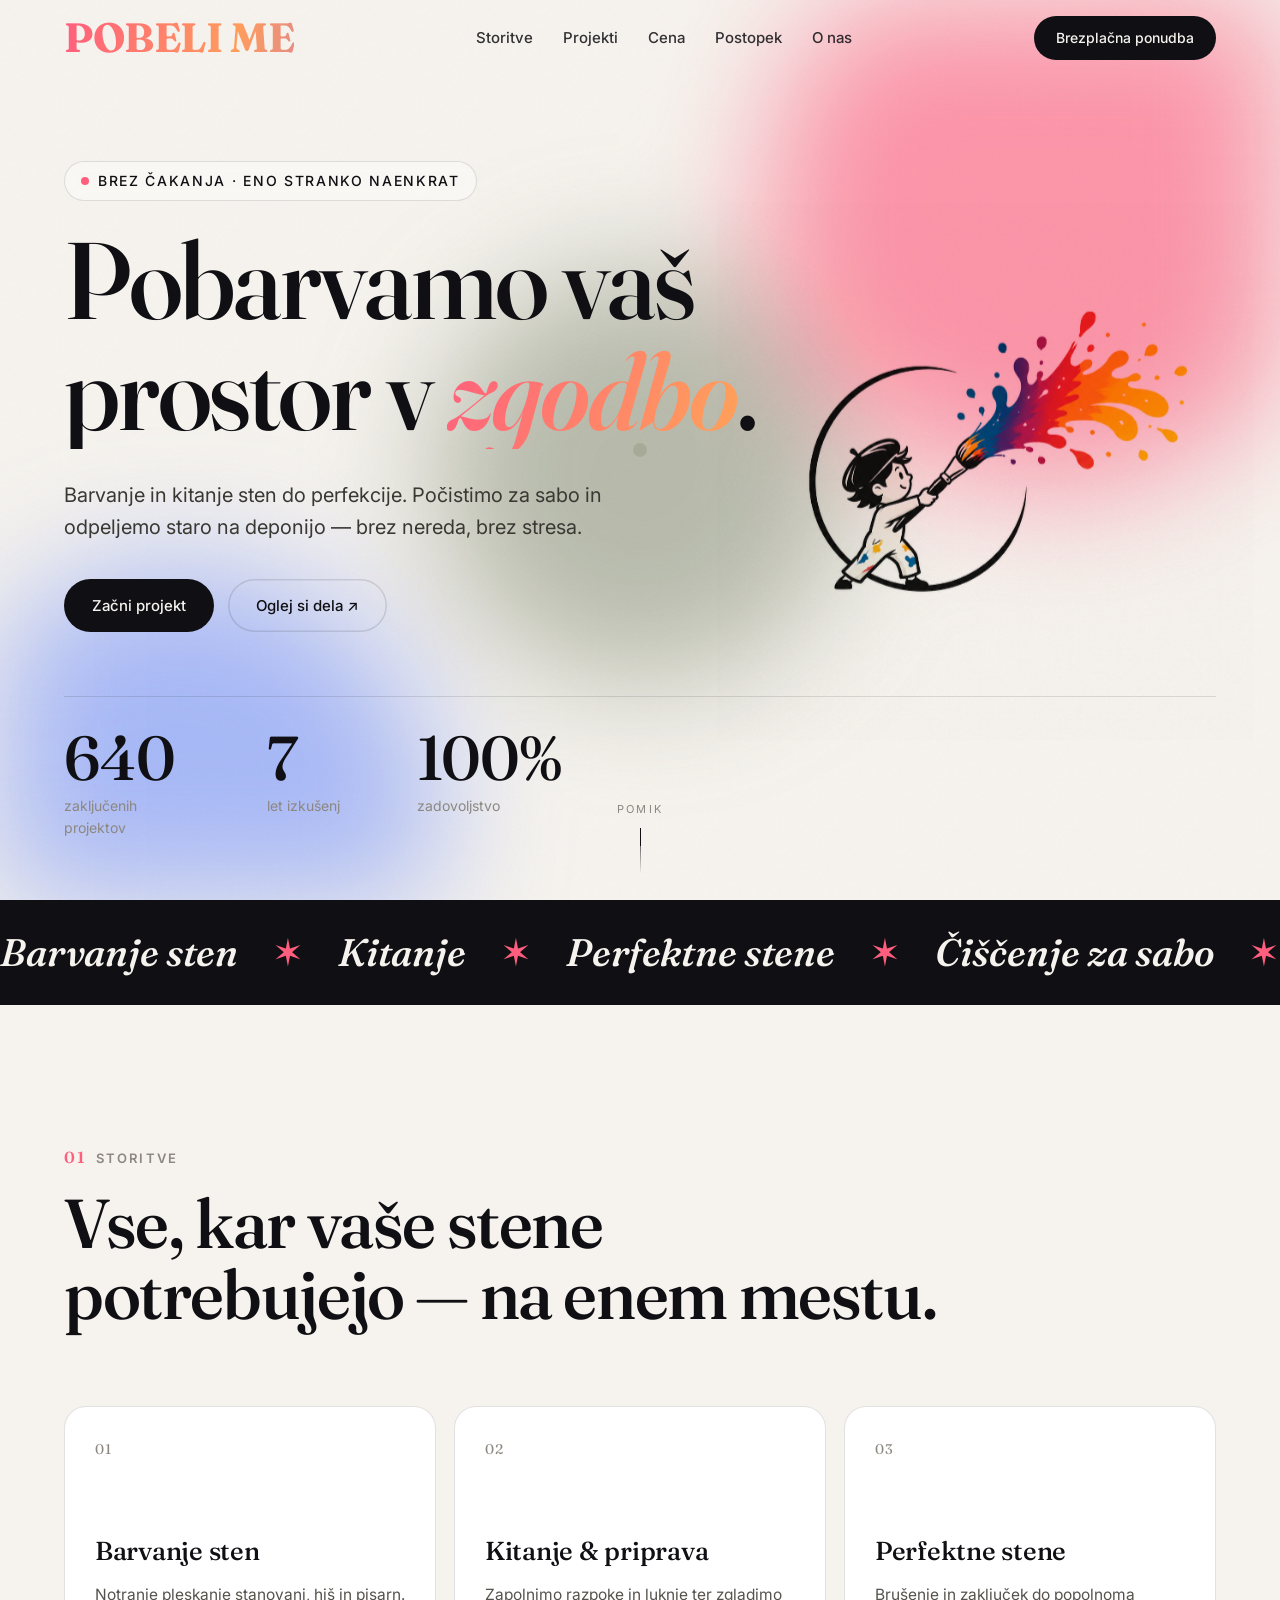
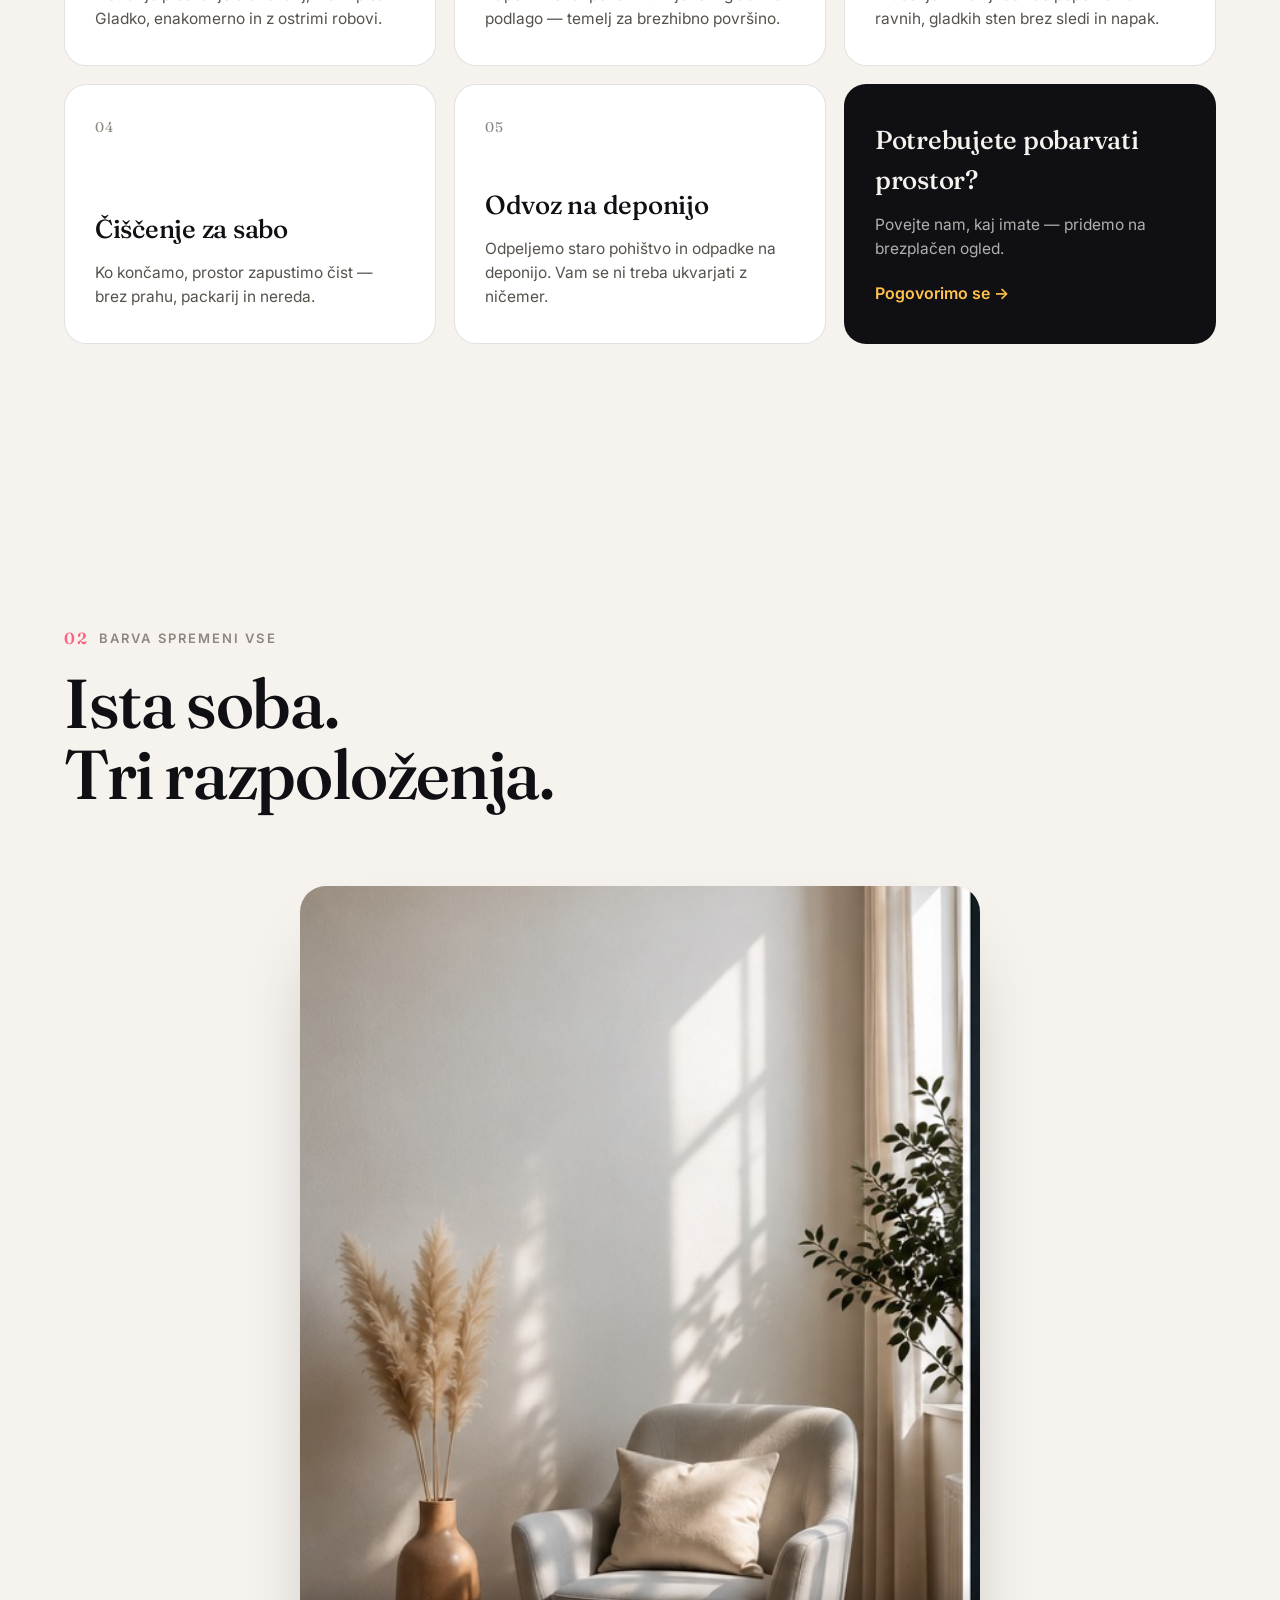
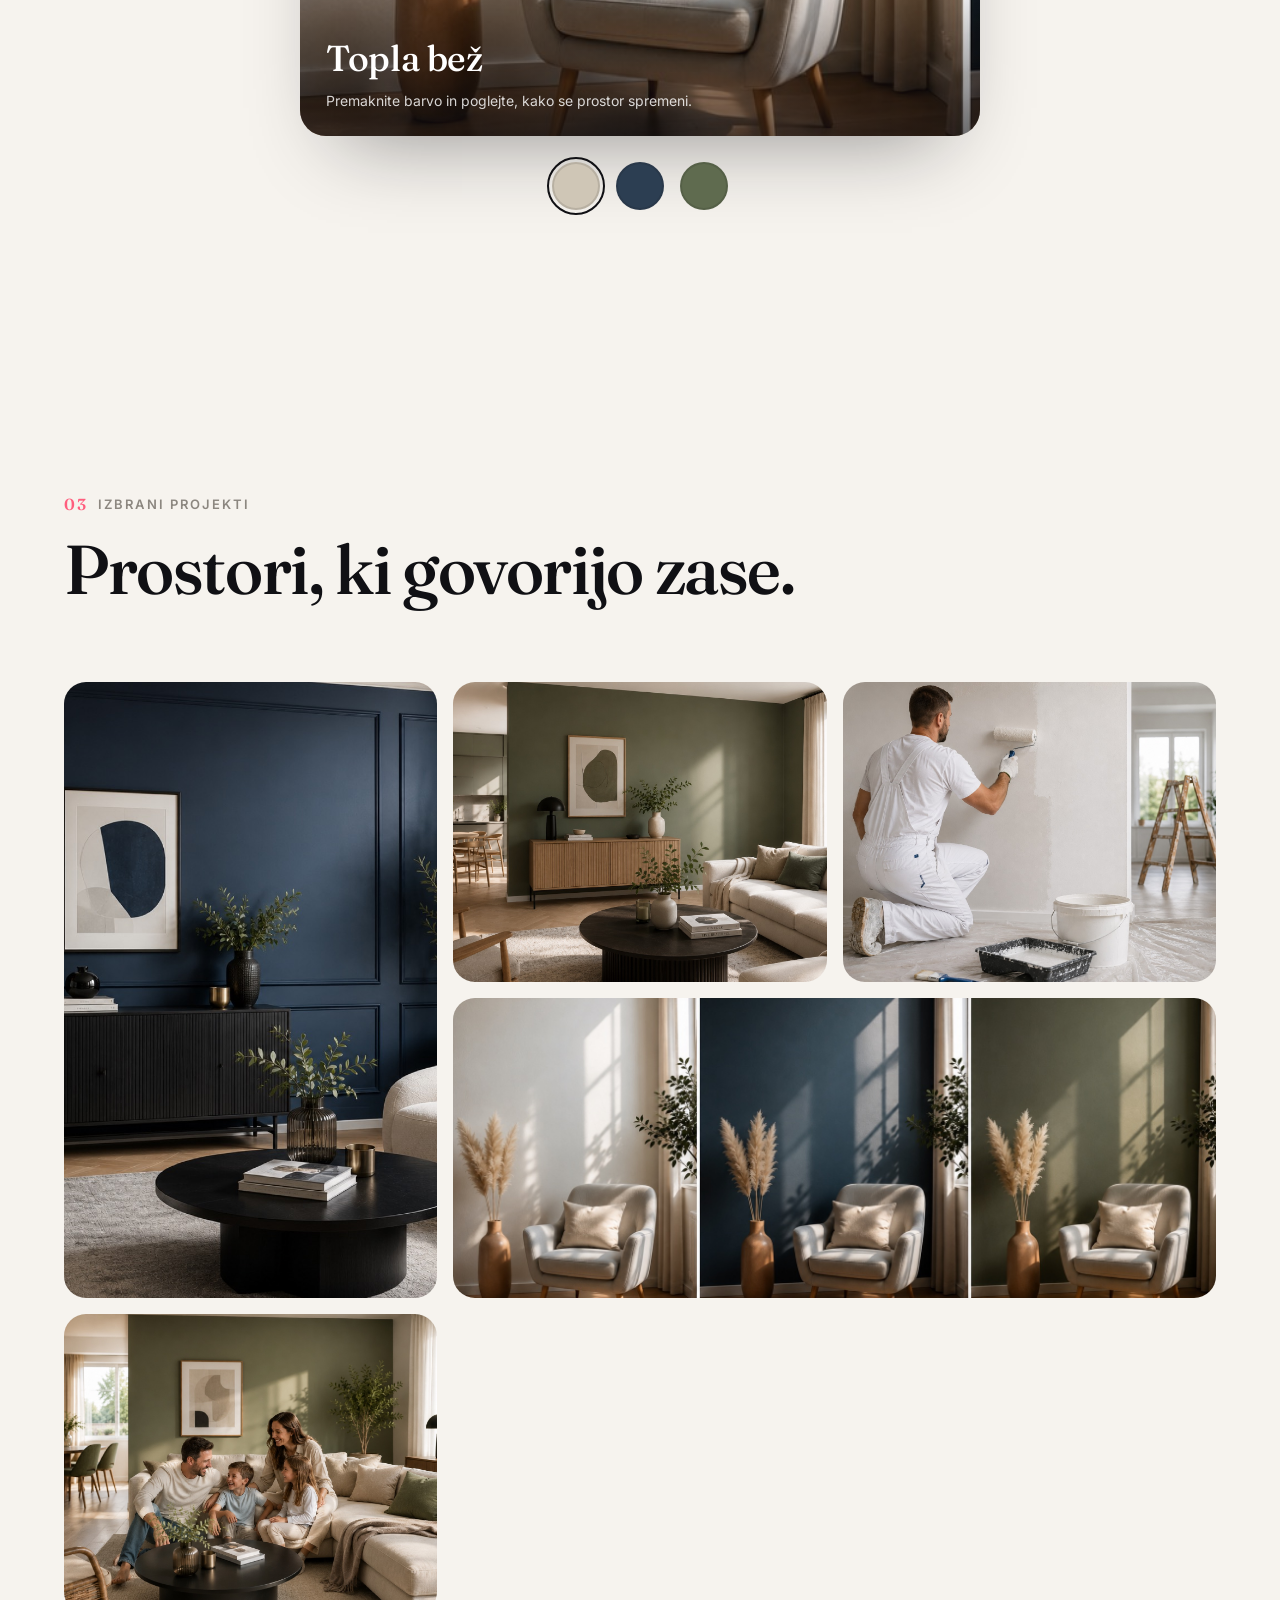
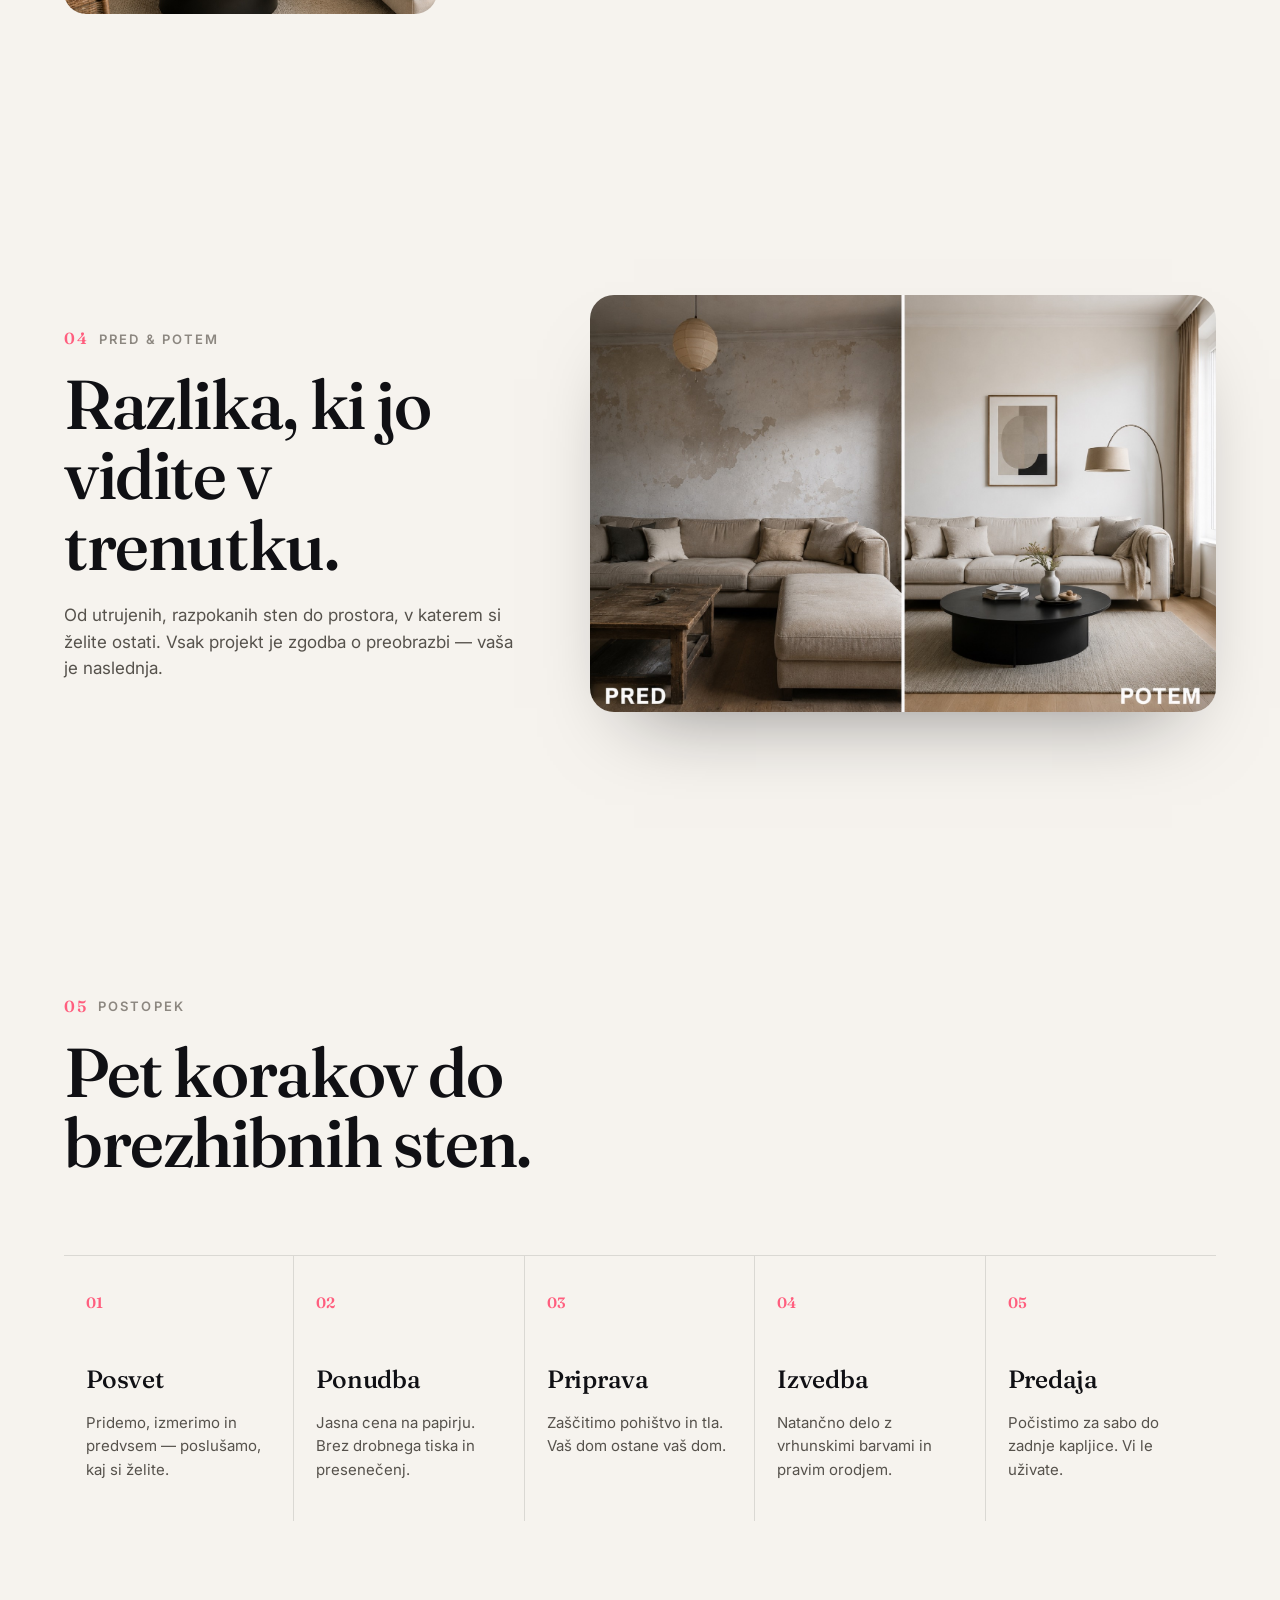
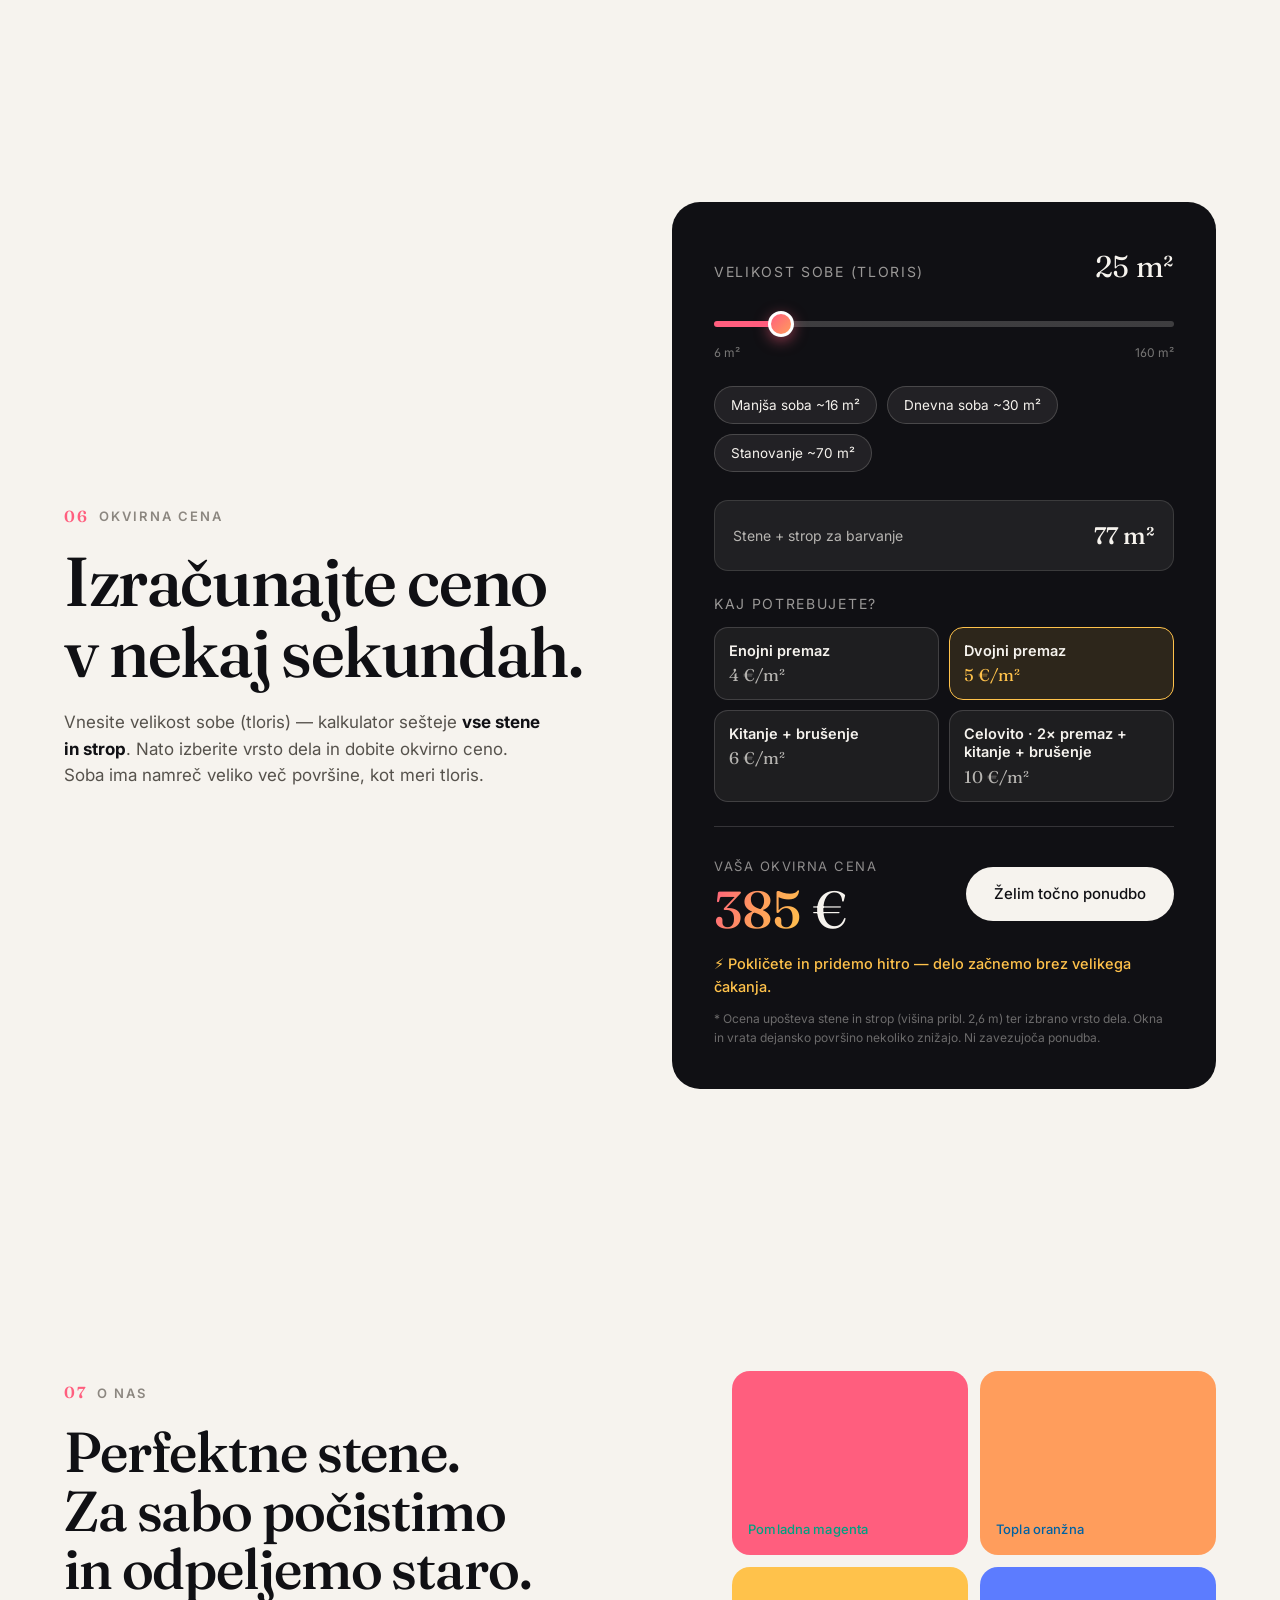
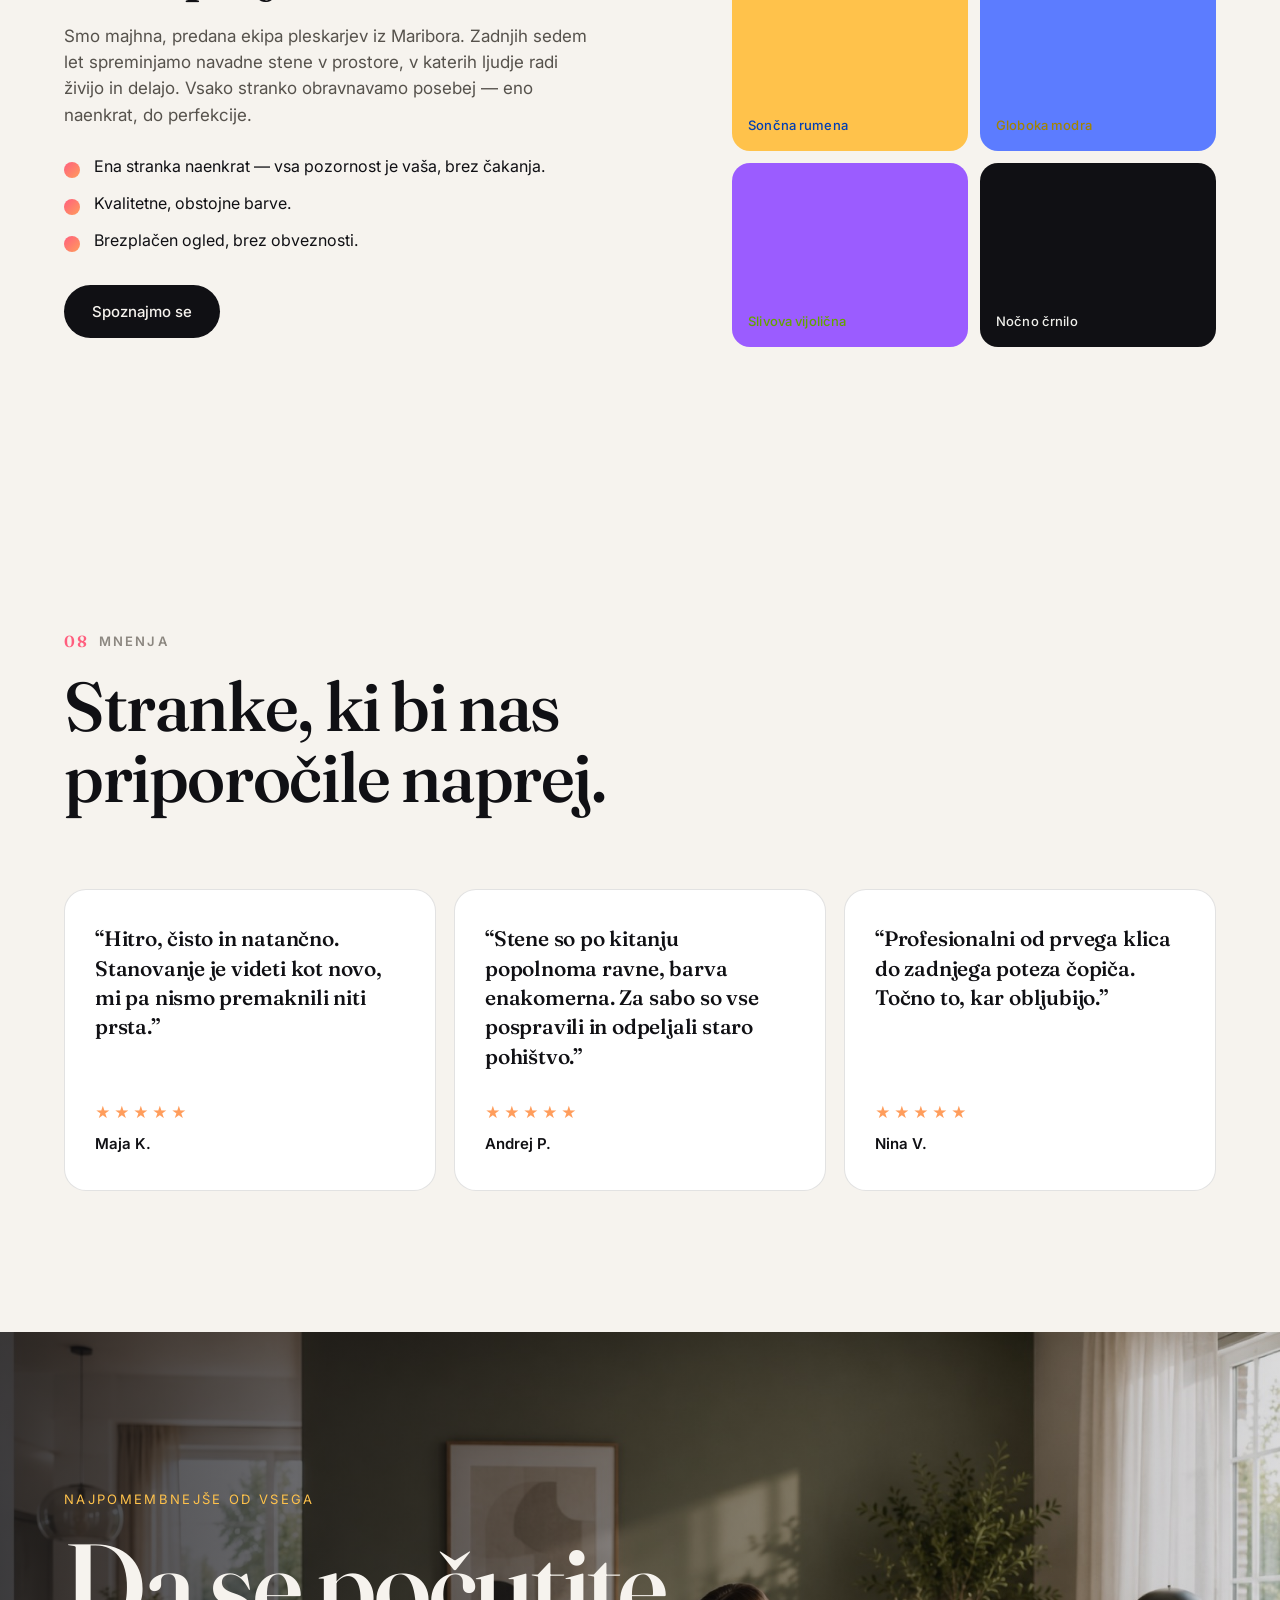
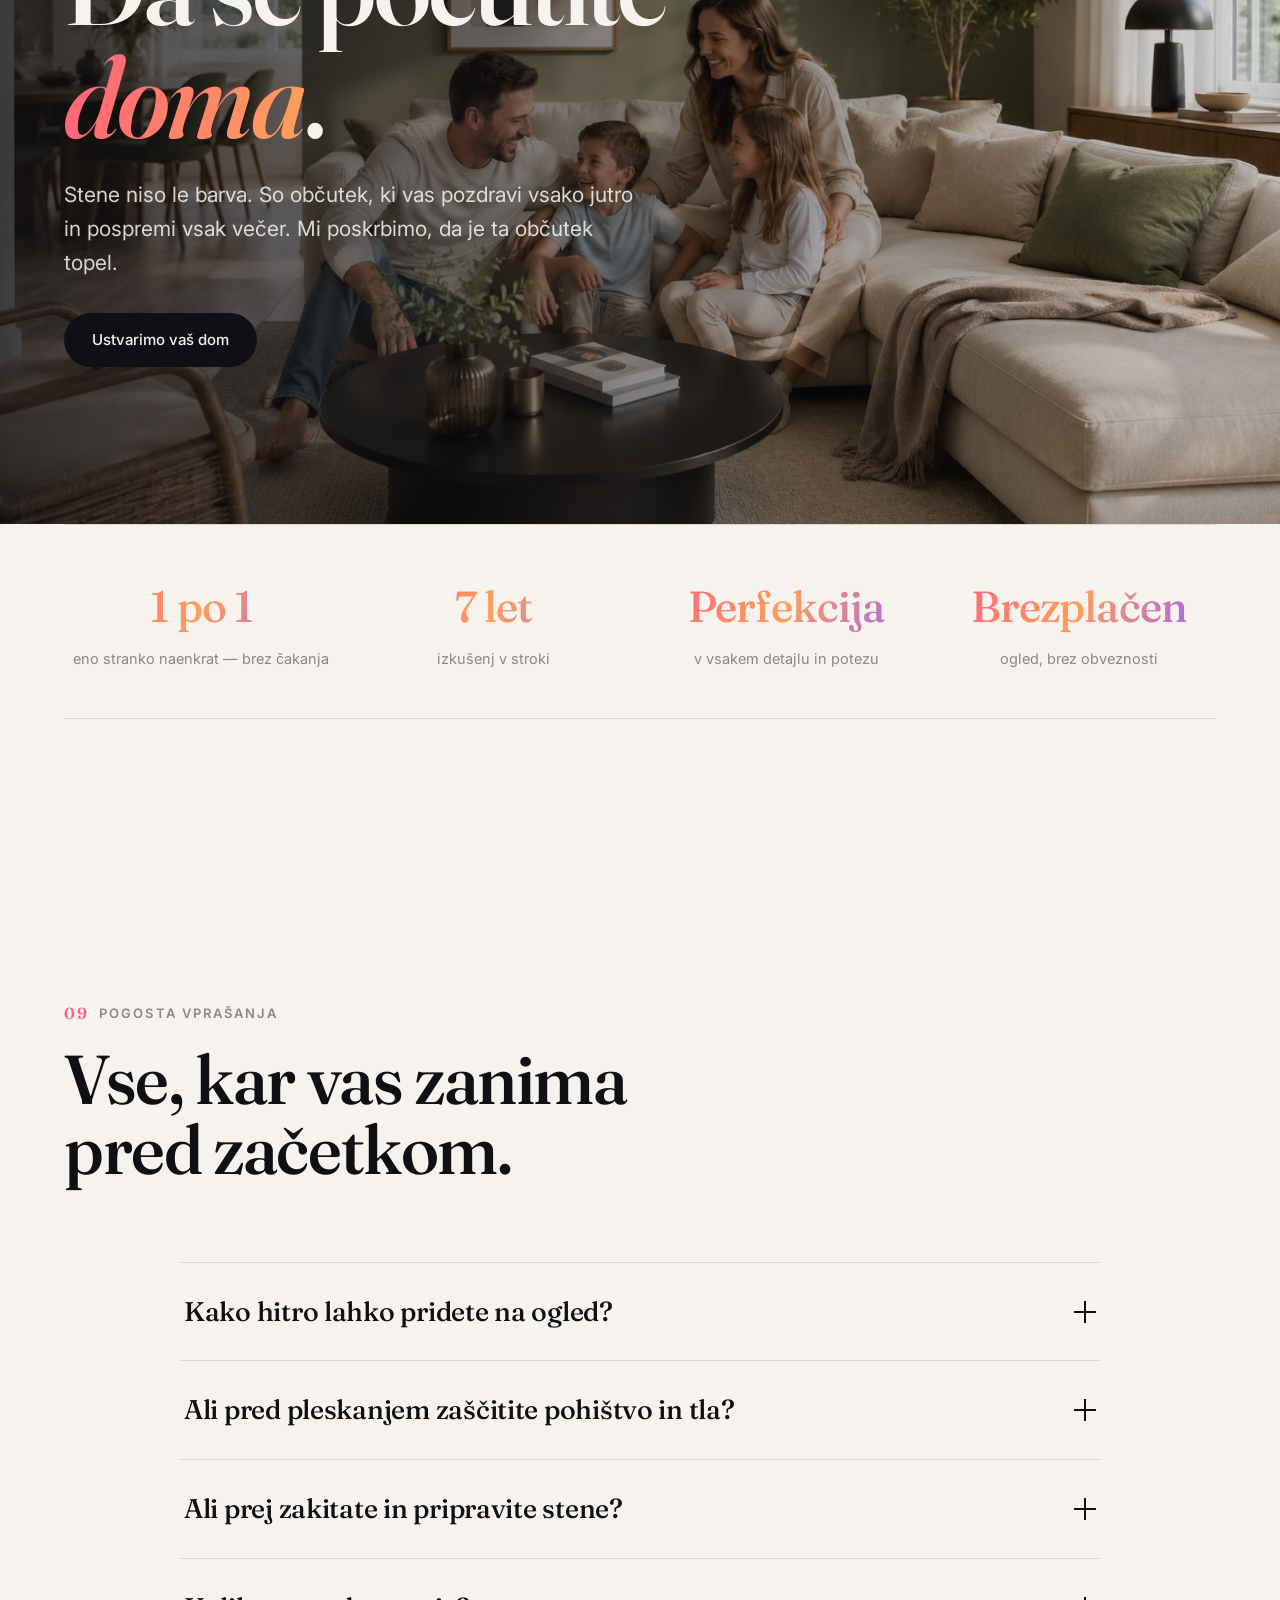
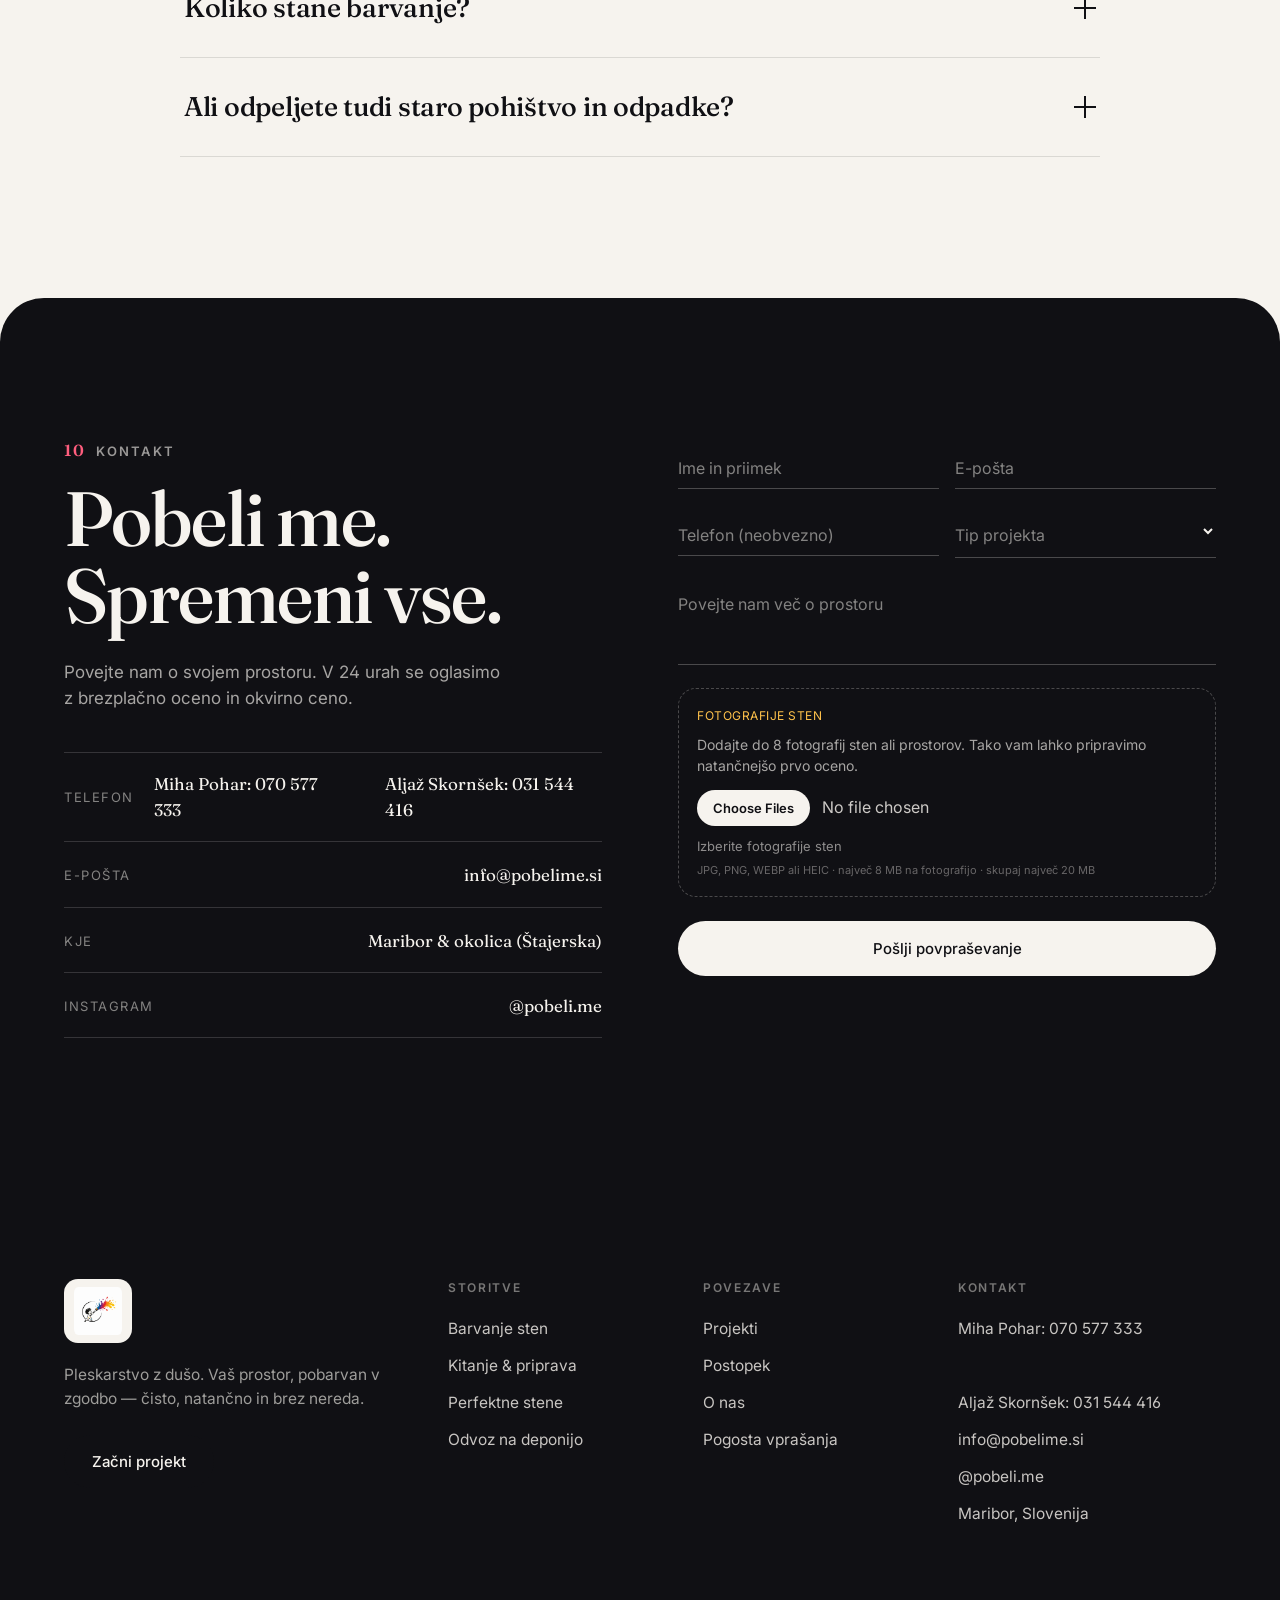
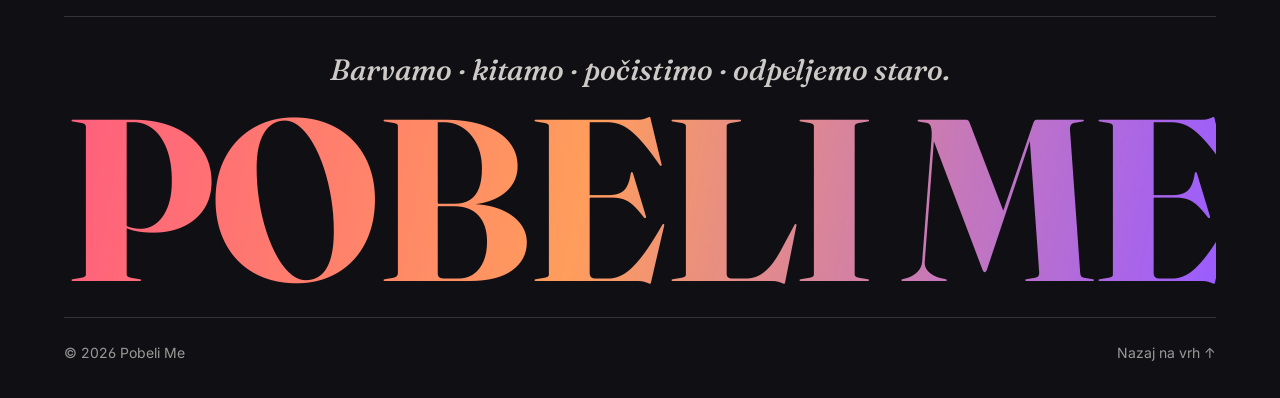
==== commit 3fe132d9: "Initial Pobeli Me website" ====
--- a/index.html
+++ b/index.html
@@ -46,8 +46,8 @@
     "description": "Barvanje in kitanje sten, perfektne stene, čiščenje in odvoz starih stvari na deponijo. Maribor in okolica.",
     "image": "https://pobelime.si/assets/logo.png",
     "url": "https://pobelime.si/",
-    "telephone": "+386 40 123 456",
-    "email": "pozdravljeni@pobelime.si",
+    "telephone": "+386 70 577 333",
+    "email": "info@pobelime.si",
     "priceRange": "€€",
     "areaServed": "Maribor in okolica, Štajerska",
     "address": {
@@ -109,8 +109,8 @@
       <a href="#kontakt">Kontakt</a>
     </nav>
     <div class="menu__foot">
-      <a href="tel:+38640123456">+386 40 123 456</a>
-      <a href="mailto:pozdravljeni@pobelime.si">pozdravljeni@pobelime.si</a>
+      <a href="tel:+38670577333">+386 70 577 333</a>
+      <a href="mailto:info@pobelime.si">info@pobelime.si</a>
     </div>
   </div>
 
@@ -479,14 +479,14 @@
           <p class="contact__p">Povejte nam o svojem prostoru. V 24 urah se oglasimo z brezplačno
             oceno in okvirno ceno.</p>
           <ul class="contact__info">
-            <li><span>Telefon</span><a href="tel:+38640123456" data-cursor="hover">+386 40 123 456</a></li>
-            <li><span>E-pošta</span><a href="mailto:pozdravljeni@pobelime.si" data-cursor="hover">pozdravljeni@pobelime.si</a></li>
+            <li><span>Telefon</span><a href="tel:+38670577333" data-cursor="hover">Miha Pohar: 070 577 333</a><br><a href="tel:+38631544416" data-cursor="hover">Aljaž Skornšek: 031 544 416</a></li>
+            <li><span>E-pošta</span><a href="mailto:info@pobelime.si" data-cursor="hover">info@pobelime.si</a></li>
             <li><span>Kje</span><a data-cursor="hover">Maribor &amp; okolica (Štajerska)</a></li>
             <li><span>Instagram</span><a href="#" data-cursor="hover">@pobeli.me</a></li>
           </ul>
         </div>
 
-        <form class="form reveal" id="form" novalidate>
+        <form class="form reveal" id="form" action="contact.php" method="post" enctype="multipart/form-data" novalidate>
           <div class="field">
             <input type="text" id="ime" name="ime" required placeholder=" " data-cursor="hover" />
             <label for="ime">Ime in priimek</label>
@@ -513,6 +513,14 @@
           <div class="field field--full">
             <textarea id="sporocilo" name="sporocilo" rows="3" placeholder=" " data-cursor="hover"></textarea>
             <label for="sporocilo">Povejte nam več o prostoru</label>
+          </div>
+          <div class="field field--full field--file">
+            <label for="slike">Fotografije sten</label>
+            <p>Dodajte do 8 fotografij sten ali prostorov. Tako vam lahko pripravimo natančnejšo prvo oceno.</p>
+            <input type="file" id="slike" name="slike[]" accept="image/jpeg,image/png,image/webp,image/heic,image/heif" multiple data-cursor="hover" aria-describedby="fileStatus fileRules" />
+            <span class="file__status" id="fileStatus">Izberite fotografije sten</span>
+            <small class="file__rules" id="fileRules">JPG, PNG, WEBP ali HEIC · največ 8 MB na fotografijo · skupaj največ 20 MB</small>
+            <div class="file__preview" id="filePreview" aria-live="polite"></div>
           </div>
           <button type="submit" class="btn btn--solid btn--block magnetic" data-cursor="hover">
             <span>Pošlji povpraševanje</span>
@@ -547,8 +555,8 @@
       </nav>
       <div class="footer__col">
         <h4>Kontakt</h4>
-        <a href="tel:+38640123456" data-cursor="hover">+386 40 123 456</a>
-        <a href="mailto:pozdravljeni@pobelime.si" data-cursor="hover">pozdravljeni@pobelime.si</a>
+        <a href="tel:+38670577333" data-cursor="hover">Miha Pohar: 070 577 333</a><br><a href="tel:+38631544416" data-cursor="hover">Aljaž Skornšek: 031 544 416</a>
+        <a href="mailto:info@pobelime.si" data-cursor="hover">info@pobelime.si</a>
         <a href="#" data-cursor="hover">@pobeli.me</a>
         <a data-cursor="hover">Maribor, Slovenija</a>
       </div>
--- a/styles.css
+++ b/styles.css
@@ -346,11 +346,28 @@
 .field textarea:focus~label,.field textarea:not(:placeholder-shown)~label,
 .field select:focus~label,.field select:valid~label{
   top:-6px;font-size:12px;color:var(--c-yellow);letter-spacing:.04em}
+.field--file{border:1.5px dashed rgba(246,243,238,.25);border-radius:18px;padding:18px}
+.field--file label{position:static;display:block;margin-bottom:8px;color:var(--c-yellow);font-size:12px;
+  letter-spacing:.04em;text-transform:uppercase;pointer-events:auto}
+.field--file p{margin:0 0 14px;color:rgba(246,243,238,.66);font-size:14px;line-height:1.5}
+.field--file input{border:0;padding:0;color:rgba(246,243,238,.82)}
+.field--file input::file-selector-button{margin-right:12px;border:0;border-radius:999px;
+  background:var(--c-canvas);color:var(--c-ink);padding:10px 16px;font:600 13px var(--ff-sans);
+  cursor:pointer}
+.file__status{display:block;margin-top:10px;color:rgba(246,243,238,.55);font-size:13px}
+.file__rules{display:block;margin-top:6px;color:rgba(246,243,238,.38);font-size:11px;line-height:1.5}
+.file__preview{display:grid;grid-template-columns:repeat(4,minmax(0,1fr));gap:10px;margin-top:16px}
+.file__preview:empty{display:none}
+.file__preview figure{min-width:0;margin:0;padding:7px;border:1px solid rgba(246,243,238,.12);border-radius:12px;background:rgba(255,255,255,.04)}
+.file__preview img{width:100%;aspect-ratio:1;object-fit:cover;border-radius:8px;background:rgba(255,255,255,.05)}
+.file__preview figcaption{margin-top:6px;overflow:hidden;color:rgba(246,243,238,.58);font-size:10px;line-height:1.3;text-overflow:ellipsis;white-space:nowrap}
+@media(max-width:680px){.file__preview{grid-template-columns:repeat(2,minmax(0,1fr))}}
 .form .btn{grid-column:1/-1;margin-top:8px;background:var(--c-canvas);color:var(--c-ink)}
 .form .btn::before{background:linear-gradient(110deg,var(--c-pink),var(--c-orange),var(--c-yellow))}
 .form .btn:hover{color:var(--c-ink)}
 .form__note{grid-column:1/-1;font-size:14px;min-height:20px;color:var(--c-yellow)}
 .field.error input,.field.error select,.field.error textarea{border-color:var(--c-pink)}
+.field--file.error{border-color:var(--c-pink)}
 
 /* ---------- BARVA SPREMENI PROSTOR (color switch) ---------- */
 .swap{max-width:680px;margin:0 auto}
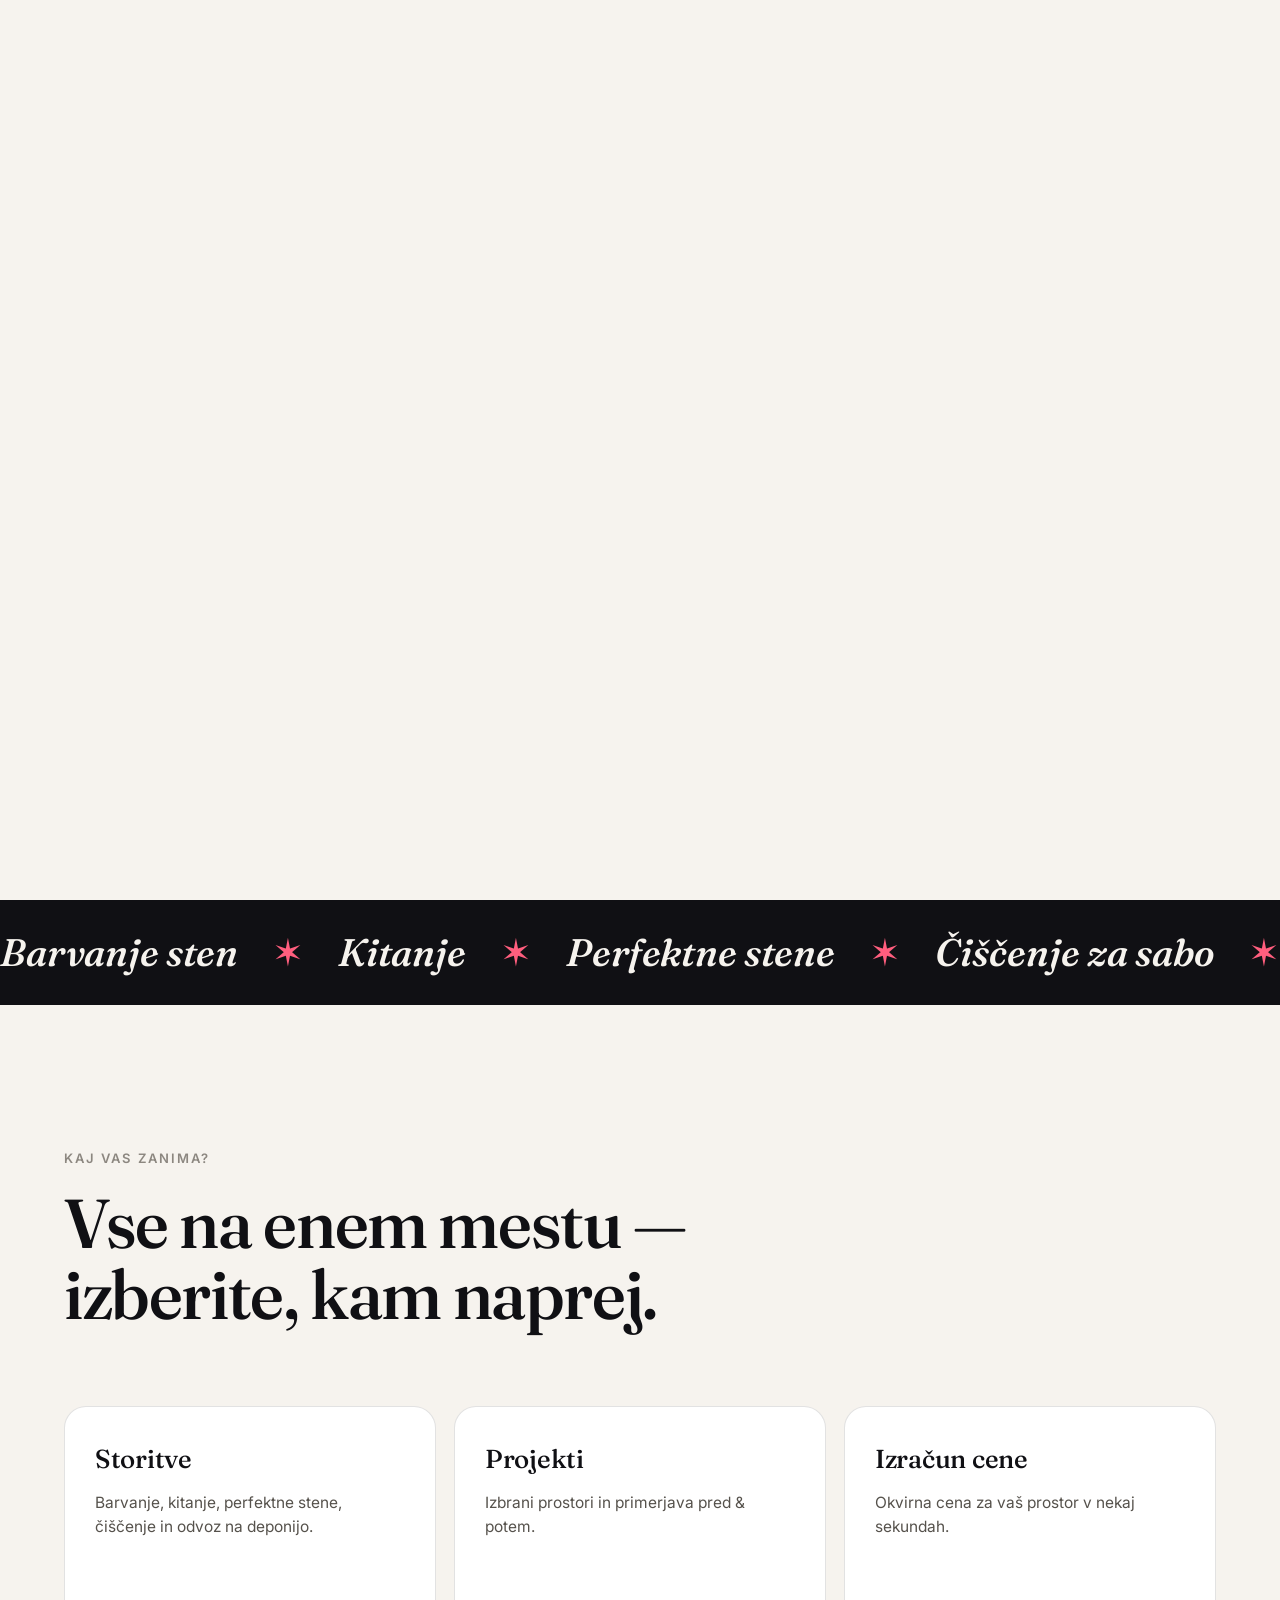
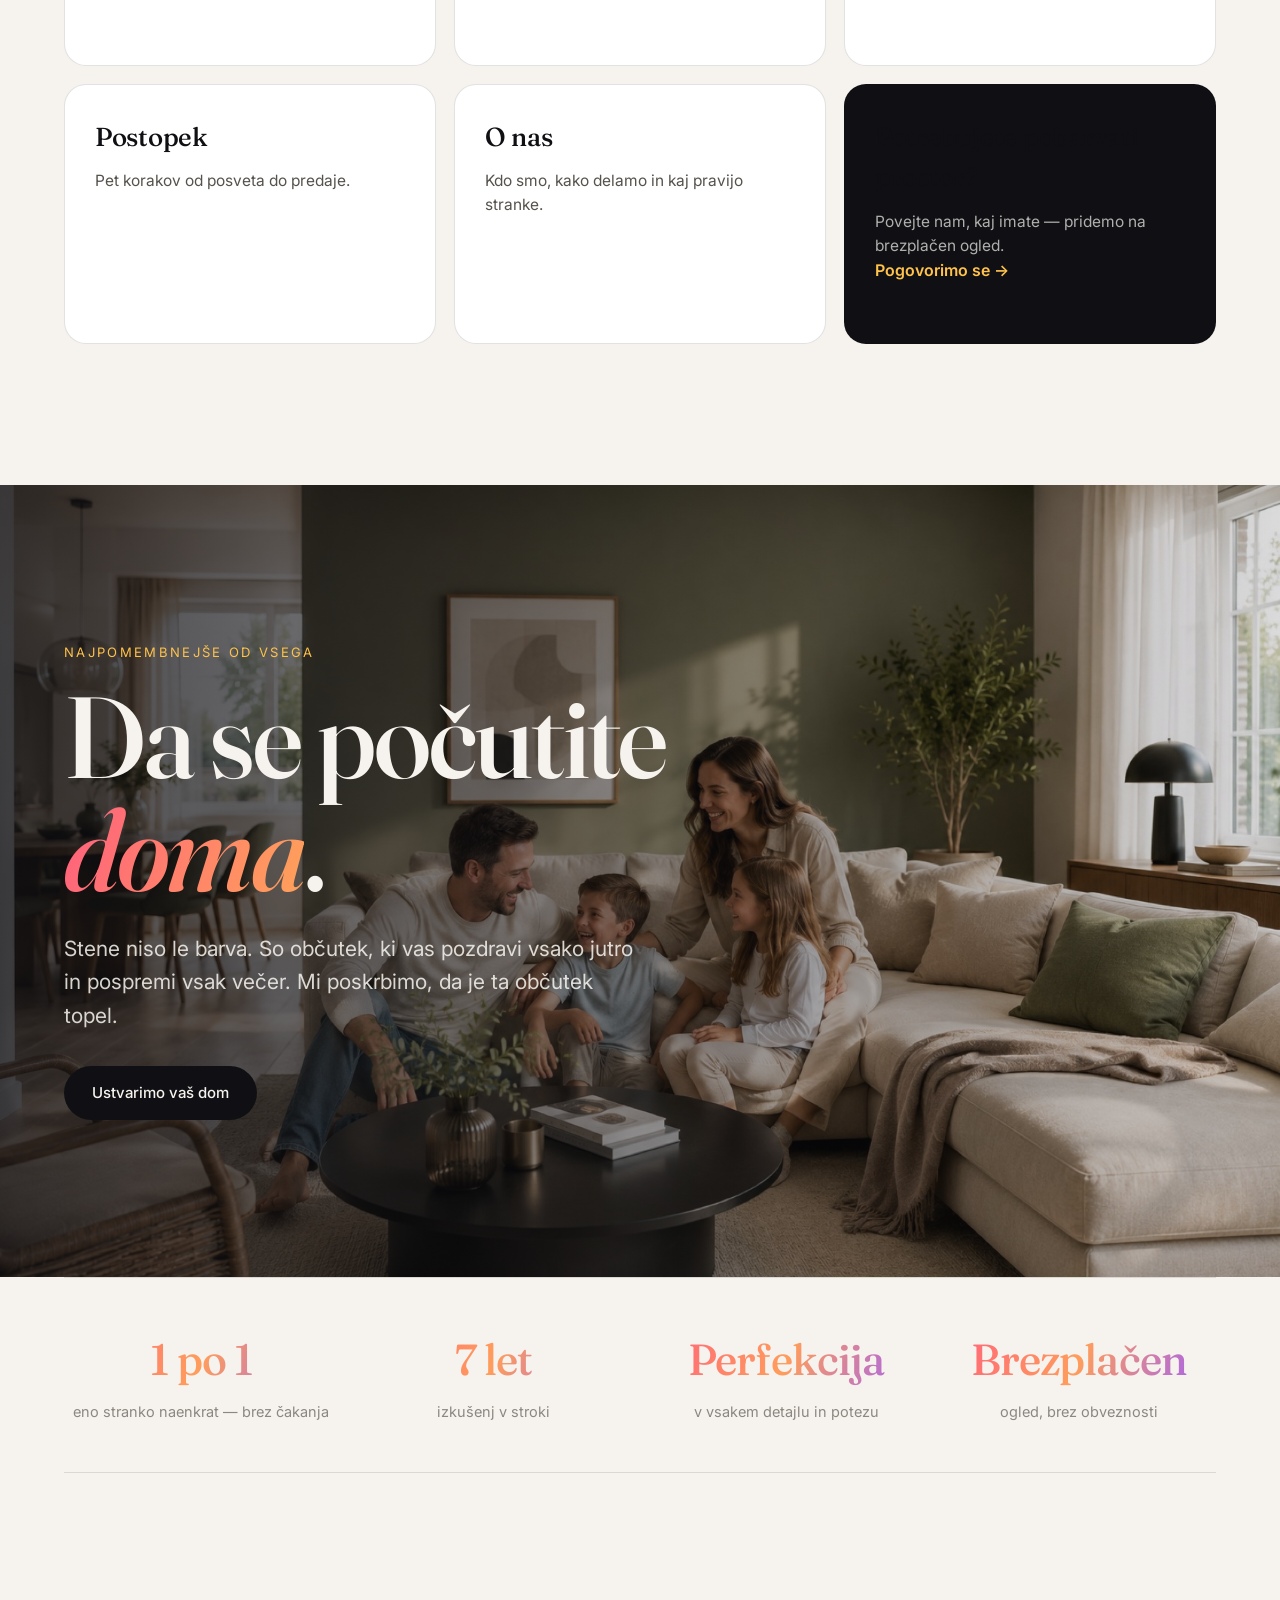
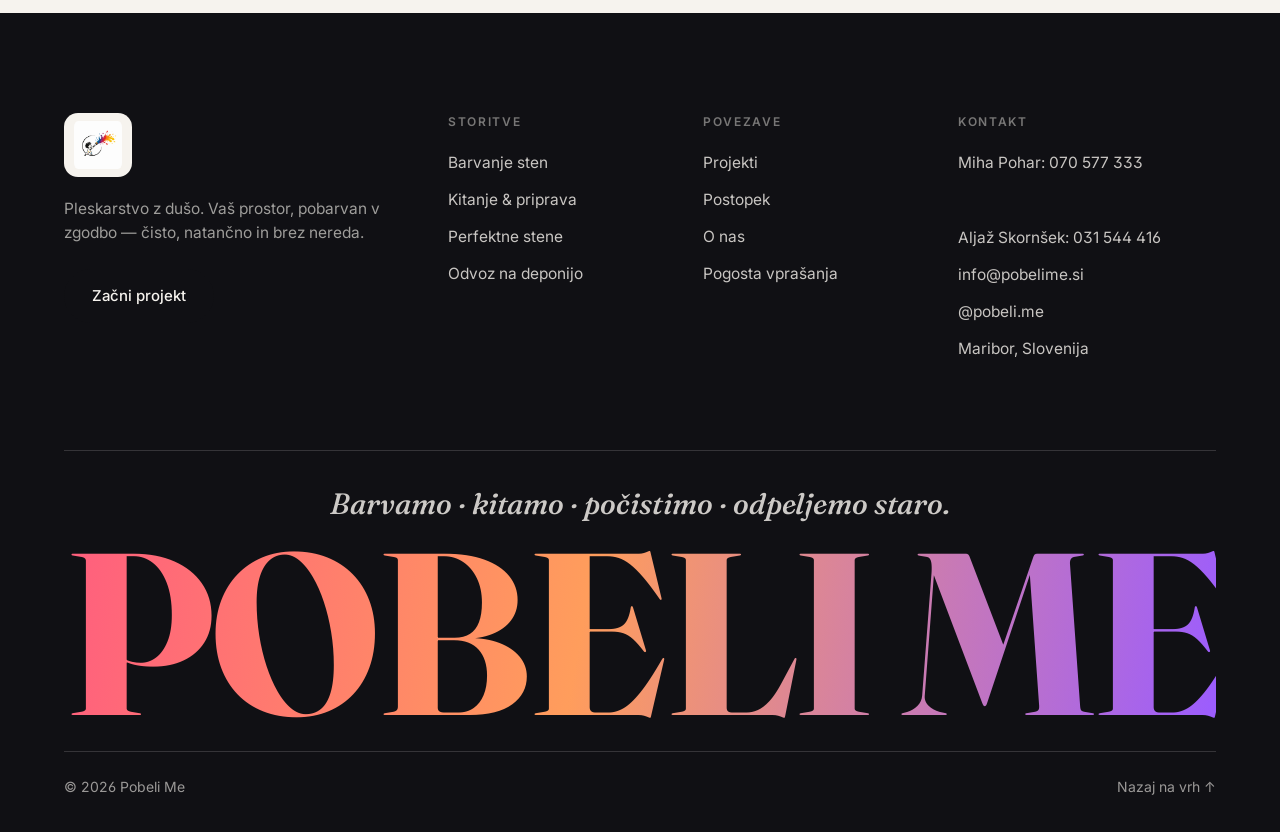
==== commit ab132c92: "Podstrani, kalkulator s tlorisom in obrazec prek Resenda" ====
--- a/index.html
+++ b/index.html
@@ -4,7 +4,7 @@
   <meta charset="UTF-8" />
   <meta name="viewport" content="width=device-width, initial-scale=1.0" />
   <meta name="theme-color" content="#0e0e10" />
-  <title>POBELI ME | Maribor</title>
+  <title>POBELI ME | Pleskar Maribor</title>
   <meta name="description" content="POBELI ME — barvanje in kitanje sten do perfekcije v Mariboru in okolici. Počistimo za sabo in odpeljemo staro na deponijo. Čisto, natančno in brez nereda. Vaš prostor, pobarvan v zgodbo. Brezplačen ogled." />
   <meta name="keywords" content="pleskar Maribor, pleskarstvo, barvanje sten, kitanje sten, pleskanje, beljenje sten, odvoz na deponijo, čiščenje" />
   <meta name="author" content="Pobeli Me" />
@@ -65,7 +65,7 @@
   }
   </script>
 </head>
-<body>
+<body data-page="domov">
   <a href="#vrh" class="skip">Preskoči na vsebino</a>
 
   <!-- PRELOADER -->
@@ -82,17 +82,18 @@
 
   <!-- NAV -->
   <header class="nav" id="nav">
-    <a href="#vrh" class="nav__brand" data-cursor="hover" aria-label="POBELI ME — domov">
+    <a href="index.html" class="nav__brand" data-cursor="hover" aria-label="POBELI ME — domov">
       <span class="nav__name">Pobeli Me</span>
     </a>
     <nav class="nav__links" aria-label="Glavna navigacija">
-      <a href="#storitve" data-cursor="hover">Storitve</a>
-      <a href="#projekti" data-cursor="hover">Projekti</a>
-      <a href="#kalkulator" data-cursor="hover">Cena</a>
-      <a href="#postopek" data-cursor="hover">Postopek</a>
-      <a href="#onas" data-cursor="hover">O nas</a>
+      <a href="storitve.html" data-cursor="hover">Storitve</a>
+      <a href="projekti.html" data-cursor="hover">Projekti</a>
+      <a href="cena.html" data-cursor="hover">Cena</a>
+      <a href="postopek.html" data-cursor="hover">Postopek</a>
+      <a href="o-nas.html" data-cursor="hover">O nas</a>
+      <a href="vprasanja.html" data-cursor="hover">Vprašanja</a>
     </nav>
-    <a href="#kontakt" class="btn btn--pill nav__cta" data-cursor="hover">
+    <a href="kontakt.html" class="btn btn--pill nav__cta" data-cursor="hover">
       <span>Brezplačna ponudba</span>
     </a>
     <button class="nav__burger" id="burger" aria-label="Meni"><i></i><i></i></button>
@@ -101,12 +102,13 @@
   <!-- MOBILE MENU -->
   <div class="menu" id="menu">
     <nav>
-      <a href="#storitve">Storitve</a>
-      <a href="#projekti">Projekti</a>
-      <a href="#kalkulator">Cena</a>
-      <a href="#postopek">Postopek</a>
-      <a href="#onas">O nas</a>
-      <a href="#kontakt">Kontakt</a>
+      <a href="storitve.html">Storitve</a>
+      <a href="projekti.html">Projekti</a>
+      <a href="cena.html">Cena</a>
+      <a href="postopek.html">Postopek</a>
+      <a href="o-nas.html">O nas</a>
+      <a href="vprasanja.html">Vprašanja</a>
+      <a href="kontakt.html">Kontakt</a>
     </nav>
     <div class="menu__foot">
       <a href="tel:+38670577333">+386 70 577 333</a>
@@ -115,8 +117,7 @@
   </div>
 
   <main id="vrh">
-
-    <!-- HERO -->
+<!-- HERO -->
     <section class="hero">
       <div class="hero__lava" aria-hidden="true">
         <div class="hero__blob hero__blob--1"></div>
@@ -136,8 +137,8 @@
         <p class="hero__lead reveal">Barvanje in kitanje sten do perfekcije. Počistimo za sabo in
           odpeljemo staro na deponijo — brez nereda, brez stresa.</p>
         <div class="hero__actions reveal">
-          <a href="#kontakt" class="btn btn--solid magnetic" data-cursor="hover"><span>Začni projekt</span></a>
-          <a href="#projekti" class="btn btn--ghost magnetic" data-cursor="hover"><span>Oglej si dela ↗</span></a>
+          <a href="kontakt.html" class="btn btn--solid magnetic" data-cursor="hover"><span>Začni projekt</span></a>
+          <a href="projekti.html" class="btn btn--ghost magnetic" data-cursor="hover"><span>Oglej si dela ↗</span></a>
         </div>
       </div>
 
@@ -166,258 +167,23 @@
       </div>
     </div>
 
-    <!-- STORITVE -->
-    <section class="services" id="storitve">
+    
+    <!-- PREGLED -->
+    <section class="overview">
       <div class="sec-head">
-        <p class="sec-kicker reveal"><span>01</span> Storitve</p>
-        <h2 class="sec-title reveal">Vse, kar vaše stene<br/>potrebujejo — na enem mestu.</h2>
-      </div>
-
+        <p class="sec-kicker reveal">Kaj vas zanima?</p>
+        <h2 class="sec-title reveal">Vse na enem mestu —<br/>izberite, kam naprej.</h2>
+      </div>
       <div class="cards">
-        <article class="card reveal" data-cursor="hover" style="--accent:var(--c-pink)">
-          <span class="card__no">01</span>
-          <h3>Barvanje sten</h3>
-          <p>Notranje pleskanje stanovanj, hiš in pisarn. Gladko, enakomerno in z ostrimi robovi.</p>
-          <span class="card__arrow">↗</span>
-        </article>
-        <article class="card reveal" data-cursor="hover" style="--accent:var(--c-orange)">
-          <span class="card__no">02</span>
-          <h3>Kitanje & priprava</h3>
-          <p>Zapolnimo razpoke in luknje ter zgladimo podlago — temelj za brezhibno površino.</p>
-          <span class="card__arrow">↗</span>
-        </article>
-        <article class="card reveal" data-cursor="hover" style="--accent:var(--c-violet)">
-          <span class="card__no">03</span>
-          <h3>Perfektne stene</h3>
-          <p>Brušenje in zaključek do popolnoma ravnih, gladkih sten brez sledi in napak.</p>
-          <span class="card__arrow">↗</span>
-        </article>
-        <article class="card reveal" data-cursor="hover" style="--accent:var(--c-blue)">
-          <span class="card__no">04</span>
-          <h3>Čiščenje za sabo</h3>
-          <p>Ko končamo, prostor zapustimo čist — brez prahu, packarij in nereda.</p>
-          <span class="card__arrow">↗</span>
-        </article>
-        <article class="card reveal" data-cursor="hover" style="--accent:var(--c-yellow)">
-          <span class="card__no">05</span>
-          <h3>Odvoz na deponijo</h3>
-          <p>Odpeljemo staro pohištvo in odpadke na deponijo. Vam se ni treba ukvarjati z ničemer.</p>
-          <span class="card__arrow">↗</span>
-        </article>
-        <article class="card card--cta reveal" data-cursor="hover">
-          <h3>Potrebujete pobarvati prostor?</h3>
-          <p>Povejte nam, kaj imate — pridemo na brezplačen ogled.</p>
-          <a href="#kontakt" class="card__link">Pogovorimo se →</a>
-        </article>
-      </div>
-    </section>
-
-    <!-- BARVA SPREMENI PROSTOR -->
-    <section class="colorswap" id="barve">
-      <div class="sec-head">
-        <p class="sec-kicker reveal"><span>02</span> Barva spremeni vse</p>
-        <h2 class="sec-title reveal">Ista soba.<br/>Tri razpoloženja.</h2>
-      </div>
-      <div class="swap reveal">
-        <div class="swap__stage">
-          <div class="swap__img" id="swapImg" data-pos="0"></div>
-          <div class="swap__overlay">
-            <span class="swap__label" id="swapLabel">Topla bež</span>
-            <p>Premaknite barvo in poglejte, kako se prostor spremeni.</p>
-          </div>
-        </div>
-        <div class="swap__controls" role="group" aria-label="Izbira barve stene">
-          <button class="swap__btn is-active" data-pos="0" style="--sw:#cfc6b6" aria-label="Topla bež"></button>
-          <button class="swap__btn" data-pos="50" style="--sw:#2c3e52" aria-label="Globoka modra"></button>
-          <button class="swap__btn" data-pos="100" style="--sw:#5f6b4f" aria-label="Žajbelj zelena"></button>
-        </div>
-      </div>
-    </section>
-
-    <!-- PROJEKTI -->
-    <section class="work" id="projekti">
-      <div class="sec-head">
-        <p class="sec-kicker reveal"><span>03</span> Izbrani projekti</p>
-        <h2 class="sec-title reveal">Prostori, ki govorijo zase.</h2>
-      </div>
-
-      <div class="gallery">
-        <figure class="shot shot--tall reveal" data-cursor="view">
-          <div class="shot__media" style="background-image:url(assets/room-navy.jpg)"></div>
-        </figure>
-        <figure class="shot reveal" data-cursor="view">
-          <div class="shot__media" style="background-image:url(assets/room-green.jpg)"></div>
-        </figure>
-        <figure class="shot reveal" data-cursor="view">
-          <div class="shot__media" style="background-image:url(assets/painter.jpg)"></div>
-        </figure>
-        <figure class="shot shot--wide reveal" data-cursor="view">
-          <div class="shot__media" style="background-image:url(assets/triptych.jpg);background-size:cover"></div>
-        </figure>
-        <figure class="shot reveal" data-cursor="view">
-          <div class="shot__media" style="background-image:url(assets/family.jpg)"></div>
-        </figure>
-      </div>
-    </section>
-
-    <!-- PRED / POTEM -->
-    <section class="beforeafter" id="prednpotem">
-      <div class="ba__inner">
-        <div class="ba__text reveal">
-          <p class="sec-kicker"><span>04</span> Pred &amp; potem</p>
-          <h2 class="sec-title">Razlika, ki jo<br/>vidite v trenutku.</h2>
-          <p class="ba__p">Od utrujenih, razpokanih sten do prostora, v katerem si želite ostati.
-            Vsak projekt je zgodba o preobrazbi — vaša je naslednja.</p>
-        </div>
-        <figure class="ba__media reveal" data-cursor="view">
-          <img src="assets/before-after.jpg" alt="Soba pred in po pleskanju" loading="lazy" />
-        </figure>
-      </div>
-    </section>
-
-    <!-- POSTOPEK -->
-    <section class="process" id="postopek">
-      <div class="sec-head">
-        <p class="sec-kicker reveal"><span>05</span> Postopek</p>
-        <h2 class="sec-title reveal">Pet korakov do<br/>brezhibnih sten.</h2>
-      </div>
-      <ol class="steps">
-        <li class="step reveal" data-cursor="hover">
-          <span class="step__no">01</span>
-          <h3>Posvet</h3>
-          <p>Pridemo, izmerimo in predvsem — poslušamo, kaj si želite.</p>
-        </li>
-        <li class="step reveal" data-cursor="hover">
-          <span class="step__no">02</span>
-          <h3>Ponudba</h3>
-          <p>Jasna cena na papirju. Brez drobnega tiska in presenečenj.</p>
-        </li>
-        <li class="step reveal" data-cursor="hover">
-          <span class="step__no">03</span>
-          <h3>Priprava</h3>
-          <p>Zaščitimo pohištvo in tla. Vaš dom ostane vaš dom.</p>
-        </li>
-        <li class="step reveal" data-cursor="hover">
-          <span class="step__no">04</span>
-          <h3>Izvedba</h3>
-          <p>Natančno delo z vrhunskimi barvami in pravim orodjem.</p>
-        </li>
-        <li class="step reveal" data-cursor="hover">
-          <span class="step__no">05</span>
-          <h3>Predaja</h3>
-          <p>Počistimo za sabo do zadnje kapljice. Vi le uživate.</p>
-        </li>
-      </ol>
-    </section>
-
-    <!-- KALKULATOR -->
-    <section class="calc" id="kalkulator">
-      <div class="calc__inner">
-        <div class="calc__intro reveal">
-          <p class="sec-kicker"><span>06</span> Okvirna cena</p>
-          <h2 class="sec-title">Izračunajte ceno<br/>v nekaj sekundah.</h2>
-          <p class="calc__p">Vnesite velikost sobe (tloris) — kalkulator sešteje
-            <b>vse stene in strop</b>. Nato izberite vrsto dela in dobite okvirno ceno.
-            Soba ima namreč veliko več površine, kot meri tloris.</p>
-        </div>
-
-        <div class="calc__card reveal">
-          <div class="calc__row">
-            <label for="m2">Velikost sobe (tloris)</label>
-            <output id="m2out">25 m²</output>
-          </div>
-          <input type="range" id="m2" min="6" max="160" step="1" value="25" data-cursor="hover" />
-          <div class="calc__hint"><span>6 m²</span><span>160 m²</span></div>
-
-          <div class="calc__chips" role="group" aria-label="Hitra izbira">
-            <button data-m2="16">Manjša soba ~16 m²</button>
-            <button data-m2="30">Dnevna soba ~30 m²</button>
-            <button data-m2="70">Stanovanje ~70 m²</button>
-          </div>
-
-          <div class="calc__surface">
-            <span>Stene + strop za barvanje</span>
-            <b><span id="surface">77</span> m²</b>
-          </div>
-
-          <div class="calc__opts" role="group" aria-label="Kaj potrebujete">
-            <span class="calc__optlabel">Kaj potrebujete?</span>
-            <div class="calc__optrow">
-              <button type="button" class="calc__opt" data-rate="4" data-cursor="hover">
-                <b>Enojni premaz</b><small>4 €/m²</small></button>
-              <button type="button" class="calc__opt is-active" data-rate="5" data-cursor="hover">
-                <b>Dvojni premaz</b><small>5 €/m²</small></button>
-              <button type="button" class="calc__opt" data-rate="6" data-cursor="hover">
-                <b>Kitanje + brušenje</b><small>6 €/m²</small></button>
-              <button type="button" class="calc__opt" data-rate="10" data-cursor="hover">
-                <b>Celovito · 2× premaz + kitanje + brušenje</b><small>10 €/m²</small></button>
-            </div>
-          </div>
-
-          <div class="calc__result">
-            <div>
-              <span class="calc__label">Vaša okvirna cena</span>
-              <div class="calc__price"><b id="price">385</b> €</div>
-            </div>
-            <a href="#kontakt" class="btn btn--solid magnetic" data-cursor="hover"><span>Želim točno ponudbo</span></a>
-          </div>
-          <p class="calc__fast">⚡ Pokličete in pridemo hitro — delo začnemo brez velikega čakanja.</p>
-          <p class="calc__note">* Ocena upošteva stene in strop (višina pribl. 2,6 m) ter izbrano vrsto dela.
-            Okna in vrata dejansko površino nekoliko znižajo. Ni zavezujoča ponudba.</p>
-        </div>
-      </div>
-    </section>
-
-    <!-- O NAS / BANNER -->
-    <section class="about" id="onas">
-      <div class="about__grid">
-        <div class="about__text reveal">
-          <p class="sec-kicker"><span>07</span> O nas</p>
-          <h2 class="about__title">Perfektne stene.<br/>Za sabo počistimo<br/>in odpeljemo staro.</h2>
-          <p class="about__p">Smo majhna, predana ekipa pleskarjev iz Maribora. Zadnjih sedem let
-            spreminjamo navadne stene v prostore, v katerih ljudje radi živijo in delajo.
-            Vsako stranko obravnavamo posebej — eno naenkrat, do perfekcije.</p>
-          <ul class="about__list">
-            <li>Ena stranka naenkrat — vsa pozornost je vaša, brez čakanja.</li>
-            <li>Kvalitetne, obstojne barve.</li>
-            <li>Brezplačen ogled, brez obveznosti.</li>
-          </ul>
-          <a href="#kontakt" class="btn btn--solid magnetic" data-cursor="hover"><span>Spoznajmo se</span></a>
-        </div>
-        <div class="about__swatches reveal" aria-hidden="true">
-          <div class="swatch" style="--s:#ff5e7e"><span>Pomladna magenta</span></div>
-          <div class="swatch" style="--s:#ff9d5c"><span>Topla oranžna</span></div>
-          <div class="swatch" style="--s:#ffc24b"><span>Sončna rumena</span></div>
-          <div class="swatch" style="--s:#5c7cff"><span>Globoka modra</span></div>
-          <div class="swatch" style="--s:#9b5cff"><span>Slivova vijolična</span></div>
-          <div class="swatch" style="--s:#101014"><span>Nočno črnilo</span></div>
-        </div>
-      </div>
-    </section>
-
-    <!-- MNENJA -->
-    <section class="quotes">
-      <div class="sec-head">
-        <p class="sec-kicker reveal"><span>08</span> Mnenja</p>
-        <h2 class="sec-title reveal">Stranke, ki bi nas<br/>priporočile naprej.</h2>
-      </div>
-      <div class="quotes__row">
-        <blockquote class="quote reveal" data-cursor="hover">
-          <p>“Hitro, čisto in natančno. Stanovanje je videti kot novo, mi pa nismo premaknili niti prsta.”</p>
-          <footer><span class="quote__stars" aria-label="Ocena 5 od 5">★★★★★</span><b>Maja K.</b></footer>
-        </blockquote>
-        <blockquote class="quote reveal" data-cursor="hover">
-          <p>“Stene so po kitanju popolnoma ravne, barva enakomerna. Za sabo so vse pospravili in odpeljali staro pohištvo.”</p>
-          <footer><span class="quote__stars" aria-label="Ocena 5 od 5">★★★★★</span><b>Andrej P.</b></footer>
-        </blockquote>
-        <blockquote class="quote reveal" data-cursor="hover">
-          <p>“Profesionalni od prvega klica do zadnjega poteza čopiča. Točno to, kar obljubijo.”</p>
-          <footer><span class="quote__stars" aria-label="Ocena 5 od 5">★★★★★</span><b>Nina V.</b></footer>
-        </blockquote>
-      </div>
-    </section>
-
-    <!-- DA SE POČUTITE DOMA -->
+        <a href="storitve.html" class="card reveal" data-cursor="hover" style="--accent:var(--c-pink)"><h3>Storitve</h3><p>Barvanje, kitanje, perfektne stene, čiščenje in odvoz na deponijo.</p><span class="card__arrow">↗</span></a>
+        <a href="projekti.html" class="card reveal" data-cursor="hover" style="--accent:var(--c-orange)"><h3>Projekti</h3><p>Izbrani prostori in primerjava pred &amp; potem.</p><span class="card__arrow">↗</span></a>
+        <a href="cena.html" class="card reveal" data-cursor="hover" style="--accent:var(--c-yellow)"><h3>Izračun cene</h3><p>Okvirna cena za vaš prostor v nekaj sekundah.</p><span class="card__arrow">↗</span></a>
+        <a href="postopek.html" class="card reveal" data-cursor="hover" style="--accent:var(--c-violet)"><h3>Postopek</h3><p>Pet korakov od posveta do predaje.</p><span class="card__arrow">↗</span></a>
+        <a href="o-nas.html" class="card reveal" data-cursor="hover" style="--accent:var(--c-blue)"><h3>O nas</h3><p>Kdo smo, kako delamo in kaj pravijo stranke.</p><span class="card__arrow">↗</span></a>
+        <a href="kontakt.html" class="card card--cta reveal" data-cursor="hover"><h3>Potrebujete pobarvati prostor?</h3><p>Povejte nam, kaj imate — pridemo na brezplačen ogled.</p><span class="card__link">Pogovorimo se →</span></a>
+      </div>
+    </section>
+<!-- DA SE POČUTITE DOMA -->
     <section class="feelgood">
       <img class="feelgood__img" src="assets/family.jpg" alt="Družina uživa v na novo prebarvanem domu" loading="lazy" />
       <div class="feelgood__veil"></div>
@@ -426,7 +192,7 @@
         <h2 class="feelgood__title reveal">Da se počutite<br/><em>doma</em>.</h2>
         <p class="feelgood__lead reveal">Stene niso le barva. So občutek, ki vas pozdravi vsako jutro
           in pospremi vsak večer. Mi poskrbimo, da je ta občutek topel.</p>
-        <a href="#kontakt" class="btn btn--solid magnetic reveal" data-cursor="hover"><span>Ustvarimo vaš dom</span></a>
+        <a href="kontakt.html" class="btn btn--solid magnetic reveal" data-cursor="hover"><span>Ustvarimo vaš dom</span></a>
       </div>
     </section>
 
@@ -440,95 +206,7 @@
       </div>
     </section>
 
-    <!-- FAQ -->
-    <section class="faq" id="faq">
-      <div class="sec-head">
-        <p class="sec-kicker reveal"><span>09</span> Pogosta vprašanja</p>
-        <h2 class="sec-title reveal">Vse, kar vas zanima<br/>pred začetkom.</h2>
-      </div>
-      <div class="acc">
-        <details class="acc__item reveal" data-cursor="hover">
-          <summary>Kako hitro lahko pridete na ogled?<i></i></summary>
-          <div class="acc__body"><p>Po navadi se oglasimo v 24 urah, sam ogled pa uskladimo v nekaj dneh — odvisno od vaše lokacije in želenega termina. Ogled je vedno brezplačen.</p></div>
-        </details>
-        <details class="acc__item reveal" data-cursor="hover">
-          <summary>Ali pred pleskanjem zaščitite pohištvo in tla?<i></i></summary>
-          <div class="acc__body"><p>Seveda. Pred začetkom skrbno prekrijemo tla, pohištvo in vse površine. Po koncu vse pospravimo in počistimo — vaš dom prevzamete urejen, kot da nas ni bilo.</p></div>
-        </details>
-        <details class="acc__item reveal" data-cursor="hover">
-          <summary>Ali prej zakitate in pripravite stene?<i></i></summary>
-          <div class="acc__body"><p>Da. Pred barvanjem zapolnimo razpoke in luknje, stene zgladimo in pobrusimo. Šele ko je podlaga perfektna, gremo barvat — drugače se napake vidijo skozi barvo.</p></div>
-        </details>
-        <details class="acc__item reveal" data-cursor="hover">
-          <summary>Koliko stane barvanje?<i></i></summary>
-          <div class="acc__body"><p>Odvisno od vrste dela (dejanska površina = stene + strop): enojni premaz 4 €/m², dvojni premaz 5 €/m², kitanje + brušenje 6 €/m², celovito (2× premaz + kitanje + brušenje) 10 €/m². Po brezplačnem ogledu dobite jasno ponudbo brez skritih stroškov.</p></div>
-        </details>
-        <details class="acc__item reveal" data-cursor="hover">
-          <summary>Ali odpeljete tudi staro pohištvo in odpadke?<i></i></summary>
-          <div class="acc__body"><p>Da. Po dogovoru odpeljemo staro pohištvo in odpadke na deponijo, tako da vam ni treba skrbeti za odvoz — prostor prevzamete urejen in prazen.</p></div>
-        </details>
-      </div>
-    </section>
-
-    <!-- KONTAKT -->
-    <section class="contact" id="kontakt">
-      <div class="contact__grid">
-        <div class="contact__intro reveal">
-          <p class="sec-kicker"><span>10</span> Kontakt</p>
-          <h2 class="contact__title">Pobeli me.<br/>Spremeni vse.</h2>
-          <p class="contact__p">Povejte nam o svojem prostoru. V 24 urah se oglasimo z brezplačno
-            oceno in okvirno ceno.</p>
-          <ul class="contact__info">
-            <li><span>Telefon</span><a href="tel:+38670577333" data-cursor="hover">Miha Pohar: 070 577 333</a><br><a href="tel:+38631544416" data-cursor="hover">Aljaž Skornšek: 031 544 416</a></li>
-            <li><span>E-pošta</span><a href="mailto:info@pobelime.si" data-cursor="hover">info@pobelime.si</a></li>
-            <li><span>Kje</span><a data-cursor="hover">Maribor &amp; okolica (Štajerska)</a></li>
-            <li><span>Instagram</span><a href="#" data-cursor="hover">@pobeli.me</a></li>
-          </ul>
-        </div>
-
-        <form class="form reveal" id="form" action="contact.php" method="post" enctype="multipart/form-data" novalidate>
-          <div class="field">
-            <input type="text" id="ime" name="ime" required placeholder=" " data-cursor="hover" />
-            <label for="ime">Ime in priimek</label>
-          </div>
-          <div class="field">
-            <input type="email" id="email" name="email" required placeholder=" " data-cursor="hover" />
-            <label for="email">E-pošta</label>
-          </div>
-          <div class="field">
-            <input type="tel" id="tel" name="tel" placeholder=" " data-cursor="hover" />
-            <label for="tel">Telefon (neobvezno)</label>
-          </div>
-          <div class="field">
-            <select id="tip" name="tip" data-cursor="hover" required>
-              <option value="" disabled selected></option>
-              <option>Barvanje sten</option>
-              <option>Kitanje &amp; priprava</option>
-              <option>Perfektne stene</option>
-              <option>Odvoz na deponijo</option>
-              <option>Drugo</option>
-            </select>
-            <label for="tip">Tip projekta</label>
-          </div>
-          <div class="field field--full">
-            <textarea id="sporocilo" name="sporocilo" rows="3" placeholder=" " data-cursor="hover"></textarea>
-            <label for="sporocilo">Povejte nam več o prostoru</label>
-          </div>
-          <div class="field field--full field--file">
-            <label for="slike">Fotografije sten</label>
-            <p>Dodajte do 8 fotografij sten ali prostorov. Tako vam lahko pripravimo natančnejšo prvo oceno.</p>
-            <input type="file" id="slike" name="slike[]" accept="image/jpeg,image/png,image/webp,image/heic,image/heif" multiple data-cursor="hover" aria-describedby="fileStatus fileRules" />
-            <span class="file__status" id="fileStatus">Izberite fotografije sten</span>
-            <small class="file__rules" id="fileRules">JPG, PNG, WEBP ali HEIC · največ 8 MB na fotografijo · skupaj največ 20 MB</small>
-            <div class="file__preview" id="filePreview" aria-live="polite"></div>
-          </div>
-          <button type="submit" class="btn btn--solid btn--block magnetic" data-cursor="hover">
-            <span>Pošlji povpraševanje</span>
-          </button>
-          <p class="form__note" id="formNote" role="status"></p>
-        </form>
-      </div>
-    </section>
+    
   </main>
 
   <!-- FOOTER -->
@@ -537,27 +215,27 @@
       <div class="footer__brand">
         <img class="footer__logo" src="assets/logo.png" alt="POBELI ME logotip" />
         <p>Pleskarstvo z dušo. Vaš prostor, pobarvan v zgodbo — čisto, natančno in brez nereda.</p>
-        <a href="#kontakt" class="btn btn--solid magnetic" data-cursor="hover"><span>Začni projekt</span></a>
+        <a href="kontakt.html" class="btn btn--solid magnetic" data-cursor="hover"><span>Začni projekt</span></a>
       </div>
       <nav class="footer__col">
         <h4>Storitve</h4>
-        <a href="#storitve" data-cursor="hover">Barvanje sten</a>
-        <a href="#storitve" data-cursor="hover">Kitanje &amp; priprava</a>
-        <a href="#storitve" data-cursor="hover">Perfektne stene</a>
-        <a href="#storitve" data-cursor="hover">Odvoz na deponijo</a>
+        <a href="storitve.html" data-cursor="hover">Barvanje sten</a>
+        <a href="storitve.html" data-cursor="hover">Kitanje &amp; priprava</a>
+        <a href="storitve.html" data-cursor="hover">Perfektne stene</a>
+        <a href="storitve.html" data-cursor="hover">Odvoz na deponijo</a>
       </nav>
       <nav class="footer__col">
         <h4>Povezave</h4>
-        <a href="#projekti" data-cursor="hover">Projekti</a>
-        <a href="#postopek" data-cursor="hover">Postopek</a>
-        <a href="#onas" data-cursor="hover">O nas</a>
-        <a href="#faq" data-cursor="hover">Pogosta vprašanja</a>
+        <a href="projekti.html" data-cursor="hover">Projekti</a>
+        <a href="postopek.html" data-cursor="hover">Postopek</a>
+        <a href="o-nas.html" data-cursor="hover">O nas</a>
+        <a href="vprasanja.html" data-cursor="hover">Pogosta vprašanja</a>
       </nav>
       <div class="footer__col">
         <h4>Kontakt</h4>
         <a href="tel:+38670577333" data-cursor="hover">Miha Pohar: 070 577 333</a><br><a href="tel:+38631544416" data-cursor="hover">Aljaž Skornšek: 031 544 416</a>
         <a href="mailto:info@pobelime.si" data-cursor="hover">info@pobelime.si</a>
-        <a href="#" data-cursor="hover">@pobeli.me</a>
+        <a href="https://instagram.com/pobeli.me" data-cursor="hover">@pobeli.me</a>
         <a data-cursor="hover">Maribor, Slovenija</a>
       </div>
     </div>
--- a/styles.css
+++ b/styles.css
@@ -626,3 +626,160 @@
   .perks__grid{grid-template-columns:1fr}
   .footer__big{font-size:14.5vw}
 }
+
+
+/* ============================================================
+   PODSTRANI
+   ============================================================ */
+a.card{display:block;color:inherit;text-decoration:none}
+body:not([data-page="domov"]) .nav{background:rgba(246,243,238,.72);backdrop-filter:blur(14px);-webkit-backdrop-filter:blur(14px);border-bottom:1px solid var(--c-line)}
+body:not([data-page="domov"]) main > section:first-child{padding-top:clamp(130px,14vw,190px)}
+.nav__links a.is-active{opacity:1}
+.nav__links a.is-active::after{transform:scaleX(1)}
+.menu nav a.is-active{color:var(--c-pink)}
+.nextband{display:flex;flex-wrap:wrap;align-items:center;justify-content:space-between;gap:24px;padding-block:clamp(50px,7vw,90px);border-top:1px solid var(--c-line)}
+.nextband__t{margin:0;font-family:var(--ff-serif);font-size:clamp(26px,3.4vw,40px);font-weight:540;letter-spacing:-.02em}
+.nextband__a{display:flex;flex-wrap:wrap;gap:12px}
+/* mobilni meni: začne se pod glavo, prilagodi se višini zaslona */
+.menu{justify-content:flex-start;overflow-y:auto;padding-top:calc(96px + env(safe-area-inset-top,0px));padding-bottom:calc(32px + env(safe-area-inset-bottom,0px))}
+.menu nav a{font-size:clamp(30px,min(11vw,6.2vh),60px);line-height:1.12}
+.menu__foot{margin-top:clamp(20px,4vh,50px)}
+body.lock .nav,.nav.open-burger{background:transparent!important;border-bottom-color:transparent!important;backdrop-filter:none!important;-webkit-backdrop-filter:none!important}
+.nav.open-burger .nav__burger i{background:var(--c-canvas)}
+
+/* kalkulator: prostori, višina, strop */
+.calc__set{display:grid;gap:14px;margin-bottom:24px}
+.calc__setrow{display:flex;justify-content:space-between;align-items:center;gap:16px;flex-wrap:wrap}
+.calc__setrow .calc__optlabel{margin:0}
+.calc__small{margin:-6px 0 4px;font-size:12.5px;color:rgba(246,243,238,.5)}
+.calc__stepper{display:flex;align-items:center;gap:6px}
+.calc__stepper button{width:44px;height:44px;border-radius:50%;border:1px solid rgba(246,243,238,.25);background:rgba(246,243,238,.06);color:var(--c-canvas);font-size:22px;line-height:1;cursor:pointer;transition:background .25s}
+.calc__stepper button:hover{background:rgba(246,243,238,.16)}
+.calc__stepper output{min-width:36px;text-align:center;font-family:var(--ff-serif);font-size:26px}
+.calc__seg{display:flex;flex-wrap:wrap;gap:6px}
+.calc__seg button{min-height:40px;padding:0 14px;border-radius:999px;border:1px solid rgba(246,243,238,.18);background:rgba(246,243,238,.06);color:var(--c-canvas);font:500 14px var(--ff-sans);cursor:pointer;transition:background .25s,border-color .25s}
+.calc__seg button:hover{background:rgba(246,243,238,.14)}
+.calc__seg button.is-active{border-color:var(--c-yellow);background:rgba(255,194,75,.12);color:var(--c-yellow)}
+.calc__surface>span b{font-weight:600;color:var(--c-canvas)}
+
+/* ============================================================
+   RISANJE TLORISA
+   ============================================================ */
+.sr{position:absolute;width:1px;height:1px;overflow:hidden;clip:rect(0 0 0 0);white-space:nowrap}
+.plan{padding-top:clamp(40px,6vw,80px)}
+.plan__lead{color:#56524c;font-size:17px;max-width:62ch;margin-top:22px}
+.plan__grid{display:grid;grid-template-columns:minmax(0,1.35fr) minmax(0,1fr);gap:clamp(20px,3vw,40px);align-items:start}
+.plan__board{display:grid;gap:12px;min-width:0}
+.plan__tools{display:flex;flex-wrap:wrap;gap:8px;align-items:center}
+.plan__tool{display:inline-flex;align-items:center;gap:8px;min-height:44px;padding:0 16px;border-radius:999px;
+  border:1px solid var(--c-line);background:#fff;color:var(--c-ink);font:500 14.5px var(--ff-sans);cursor:pointer;transition:background .25s,border-color .25s,color .25s}
+.plan__tool svg{width:18px;height:18px;fill:none;stroke:currentColor;stroke-width:2;stroke-linecap:round;stroke-linejoin:round}
+.plan__tool:hover{border-color:var(--c-ink)}
+.plan__tool.is-active{background:var(--c-ink);color:var(--c-canvas);border-color:var(--c-ink)}
+.plan__tool--ghost{background:transparent;border-color:transparent;padding:0 12px;color:#56524c}
+.plan__tool--ghost:hover{border-color:var(--c-line);color:var(--c-ink)}
+.plan__sep{width:1px;height:26px;background:var(--c-line);margin:0 4px}
+.plan__canvas{position:relative;aspect-ratio:1/1;width:100%;max-width:100%;border-radius:22px;overflow:hidden;
+  background:#fbf9f5;border:1px solid var(--c-line);box-shadow:0 20px 50px -30px rgba(16,16,20,.35)}
+.plan__canvas svg{display:block;width:100%;height:100%;touch-action:none;cursor:crosshair;user-select:none;-webkit-user-select:none}
+.plan__canvas svg.is-select{cursor:pointer}
+.plan__fill{fill:rgba(255,194,75,.14);transition:fill .2s}
+.plan__room.is-sel .plan__fill{fill:rgba(255,94,126,.14)}
+.plan__wall{stroke:var(--c-ink);stroke-linecap:round}
+.plan__wall.is-sel{stroke:var(--c-pink)}
+.plan__hit{stroke:transparent;cursor:pointer}
+.plan__len{font-family:var(--ff-sans);font-weight:600;fill:var(--c-ink);paint-order:stroke;stroke:#fbf9f5;stroke-width:4px;stroke-linejoin:round;cursor:pointer;font-variant-numeric:tabular-nums}
+.plan__len.is-sel{fill:var(--c-pink)}
+.plan__name{font-family:var(--ff-sans);fill:#56524c;pointer-events:none}
+.plan__area{font-family:var(--ff-serif);font-weight:600;fill:var(--c-ink);pointer-events:none}
+.plan__preview{stroke:var(--c-pink);stroke-linecap:round;stroke-linejoin:round;fill:none}
+.plan__empty{position:absolute;inset:0;display:grid;place-content:center;justify-items:center;gap:10px;text-align:center;
+  padding:24px;pointer-events:none;color:#56524c;font-size:15px}
+.plan__empty svg{width:140px;height:94px}
+.plan__empty b{color:var(--c-ink);font-family:var(--ff-serif);font-size:22px;font-weight:600}
+.plan__demo{fill:none;stroke:var(--c-pink);stroke-width:2.5;stroke-linecap:round;stroke-dasharray:6 7;animation:plandash 1.6s linear infinite}
+@keyframes plandash{to{stroke-dashoffset:-26}}
+@media (prefers-reduced-motion:reduce){.plan__demo{animation:none}}
+.plan__hint{margin:0;font-size:14px;color:#56524c;min-height:1.4em}
+.plan__hint.is-warn{color:#c2334f}
+.plan__panel{display:grid;gap:18px;min-width:0}
+.plan__panel .calc__opts{margin-bottom:0}
+.plan__scale{margin:0;padding:12px 14px;border-radius:14px;font-size:13.5px;line-height:1.45;
+  background:rgba(255,194,75,.12);color:var(--c-yellow);border:1px solid rgba(255,194,75,.35)}
+.plan__scale.is-ok{background:rgba(246,243,238,.06);color:rgba(246,243,238,.75);border-color:rgba(246,243,238,.14)}
+.plan__editor{display:grid;gap:12px;padding:16px;border-radius:16px;background:rgba(246,243,238,.06);border:1px solid rgba(246,243,238,.14)}
+.plan__editor > div{display:grid;gap:12px}
+.plan__editor .calc__optlabel{margin:0}
+.plan__inrow{display:flex;align-items:center;gap:10px}
+.plan__inrow input,.plan__name-in,.plan__hin input{min-height:44px;border-radius:12px;border:1px solid rgba(246,243,238,.25);
+  background:rgba(246,243,238,.08);color:var(--c-canvas);font:500 17px var(--ff-sans);padding:0 12px;width:100%;min-width:0;box-sizing:border-box}
+.plan__inrow input{width:110px;flex:none;font-variant-numeric:tabular-nums}
+.plan__inrow span,.plan__hin span{color:rgba(246,243,238,.6)}
+.plan__apply{min-height:44px;padding:0 18px;border-radius:999px;border:0;background:var(--c-yellow);color:var(--c-ink);font:600 14.5px var(--ff-sans);cursor:pointer;margin-left:auto}
+.plan__link{justify-self:start;background:none;border:0;padding:6px 0;color:rgba(246,243,238,.75);font:500 14px var(--ff-sans);cursor:pointer;text-decoration:underline;text-underline-offset:3px}
+.plan__link:hover{color:var(--c-canvas)}
+.plan__link--del{color:#ff8fa3}
+.plan__openings{display:grid;gap:10px}
+.plan__list{list-style:none;margin:0;padding:0;display:grid;gap:6px}
+.plan__list:empty{display:none}
+.plan__li button{width:100%;display:flex;justify-content:space-between;align-items:baseline;gap:12px;text-align:left;
+  padding:12px 14px;border-radius:12px;border:1px solid rgba(246,243,238,.12);background:transparent;color:var(--c-canvas);font:14px var(--ff-sans);cursor:pointer}
+.plan__li button span{color:rgba(246,243,238,.6);font-size:13px;text-align:right;font-variant-numeric:tabular-nums}
+.plan__li.is-sel button{border-color:var(--c-pink);background:rgba(255,94,126,.08)}
+.plan__hrow{margin:0}
+.plan__hin{display:flex;align-items:center;gap:8px}
+.plan__hin input{width:90px;text-align:right}
+.plan__panel .calc__result .btn[disabled]{opacity:.45;cursor:not-allowed}
+.calc__more{display:inline-block;margin-top:16px;font-size:14.5px;font-weight:500;color:var(--c-canvas);text-decoration:underline;text-underline-offset:4px}
+.calc__more:hover{color:var(--c-yellow)}
+/* priloga na kontaktu */
+.plan-attach{display:flex;gap:16px;align-items:flex-start;padding:14px;border-radius:16px;border:1px solid rgba(246,243,238,.2);background:rgba(246,243,238,.05)}
+.plan-attach img{width:96px;height:96px;border-radius:10px;object-fit:cover;background:#fbf9f5;flex:none}
+.plan-attach b{display:block;margin-bottom:4px}
+.plan-attach p{margin:0 0 6px;font-size:13px;line-height:1.5;color:rgba(246,243,238,.7);white-space:pre-line}
+@media (max-width:1024px){.plan__grid{grid-template-columns:1fr}}
+@media (max-width:760px){
+  .plan__tool{padding:0 13px;font-size:14px}
+  .plan__sep{display:none}
+  .plan__canvas{border-radius:16px}
+  .plan__inrow input{width:90px}
+}
+[hidden]{display:none!important}
+
+/* tloris v2: koraki, vrata/okna, poenostavljena orodja */
+.plan__steps{list-style:none;margin:0;padding:0;display:grid;grid-template-columns:repeat(4,minmax(0,1fr));gap:6px}
+.plan__steps li{display:flex;align-items:center;gap:8px;padding:8px 10px;border-radius:12px;background:#fff;border:1px solid var(--c-line);
+  font-size:13px;font-weight:500;color:#8c8780;min-width:0;white-space:nowrap;overflow:hidden;text-overflow:ellipsis}
+.plan__steps li span{flex:none;width:22px;height:22px;border-radius:50%;display:grid;place-items:center;background:#efe9e0;color:#56524c;font-size:12px;font-weight:600}
+.plan__steps li.is-now{border-color:var(--c-ink);color:var(--c-ink)}
+.plan__steps li.is-now span{background:var(--c-ink);color:var(--c-canvas)}
+.plan__steps li.is-done{color:#56524c}
+.plan__steps li.is-done span{background:var(--c-yellow);color:var(--c-ink)}
+.plan__tools{display:grid;grid-template-columns:repeat(4,minmax(0,1fr));gap:8px}
+.plan__tool{justify-content:center}
+.plan__hint{margin:0;padding:12px 14px;border-radius:14px;background:#fff6e0;border:1px solid rgba(255,194,75,.55);font-size:14.5px;line-height:1.5;color:var(--c-ink);min-height:0}
+.plan__hint.is-warn{background:#ffecef;border-color:rgba(255,94,126,.5);color:#a3243f}
+.plan__aux{display:flex;flex-wrap:wrap;gap:4px 18px}
+.plan__aux button{background:none;border:0;padding:8px 0;color:#56524c;font:500 14px var(--ff-sans);cursor:pointer;text-decoration:underline;text-underline-offset:3px}
+.plan__aux button:hover{color:var(--c-ink)}
+.plan__canvas svg[data-mode="door"],.plan__canvas svg[data-mode="window"]{cursor:copy}
+.plan__canvas svg[data-mode="edit"]{cursor:pointer}
+.plan__gap{stroke:#fbf9f5;stroke-linecap:butt}
+.plan__sym{stroke:var(--c-ink);fill:none;stroke-linecap:round}
+.plan__open--door .plan__sym{stroke:#c2334f}
+.plan__open--window .plan__sym{stroke:#2f5bd8}
+.plan__open.is-sel .plan__sym{stroke:var(--c-pink)}
+.plan__ohit{fill:transparent;stroke:none}
+.plan__canvas svg[data-mode="edit"] .plan__ohit{cursor:pointer}
+.plan__default{margin:0;font-size:13px;line-height:1.45;color:rgba(246,243,238,.65)}
+.plan__editor .calc__seg{margin:0}
+@media (max-width:760px){
+  .plan__steps{grid-template-columns:repeat(2,minmax(0,1fr))}
+  .plan__tool{padding:0 8px;gap:6px}
+}
+/* namig ima stalno višino, da risalna površina ne skače */
+.plan__hint{min-height:calc(1.5em * 3 + 24px);box-sizing:border-box;display:flex;align-items:center}
+@media (max-width:760px){.plan__hint{min-height:calc(1.5em * 4 + 24px);font-size:14px}}
+.plan__hint{display:block}
+.hp{position:absolute!important;left:-9999px!important;width:1px;height:1px;overflow:hidden}
+.form__privacy{grid-column:1/-1;margin:4px 0 0;font-size:12.5px;line-height:1.5;color:rgba(246,243,238,.5)}
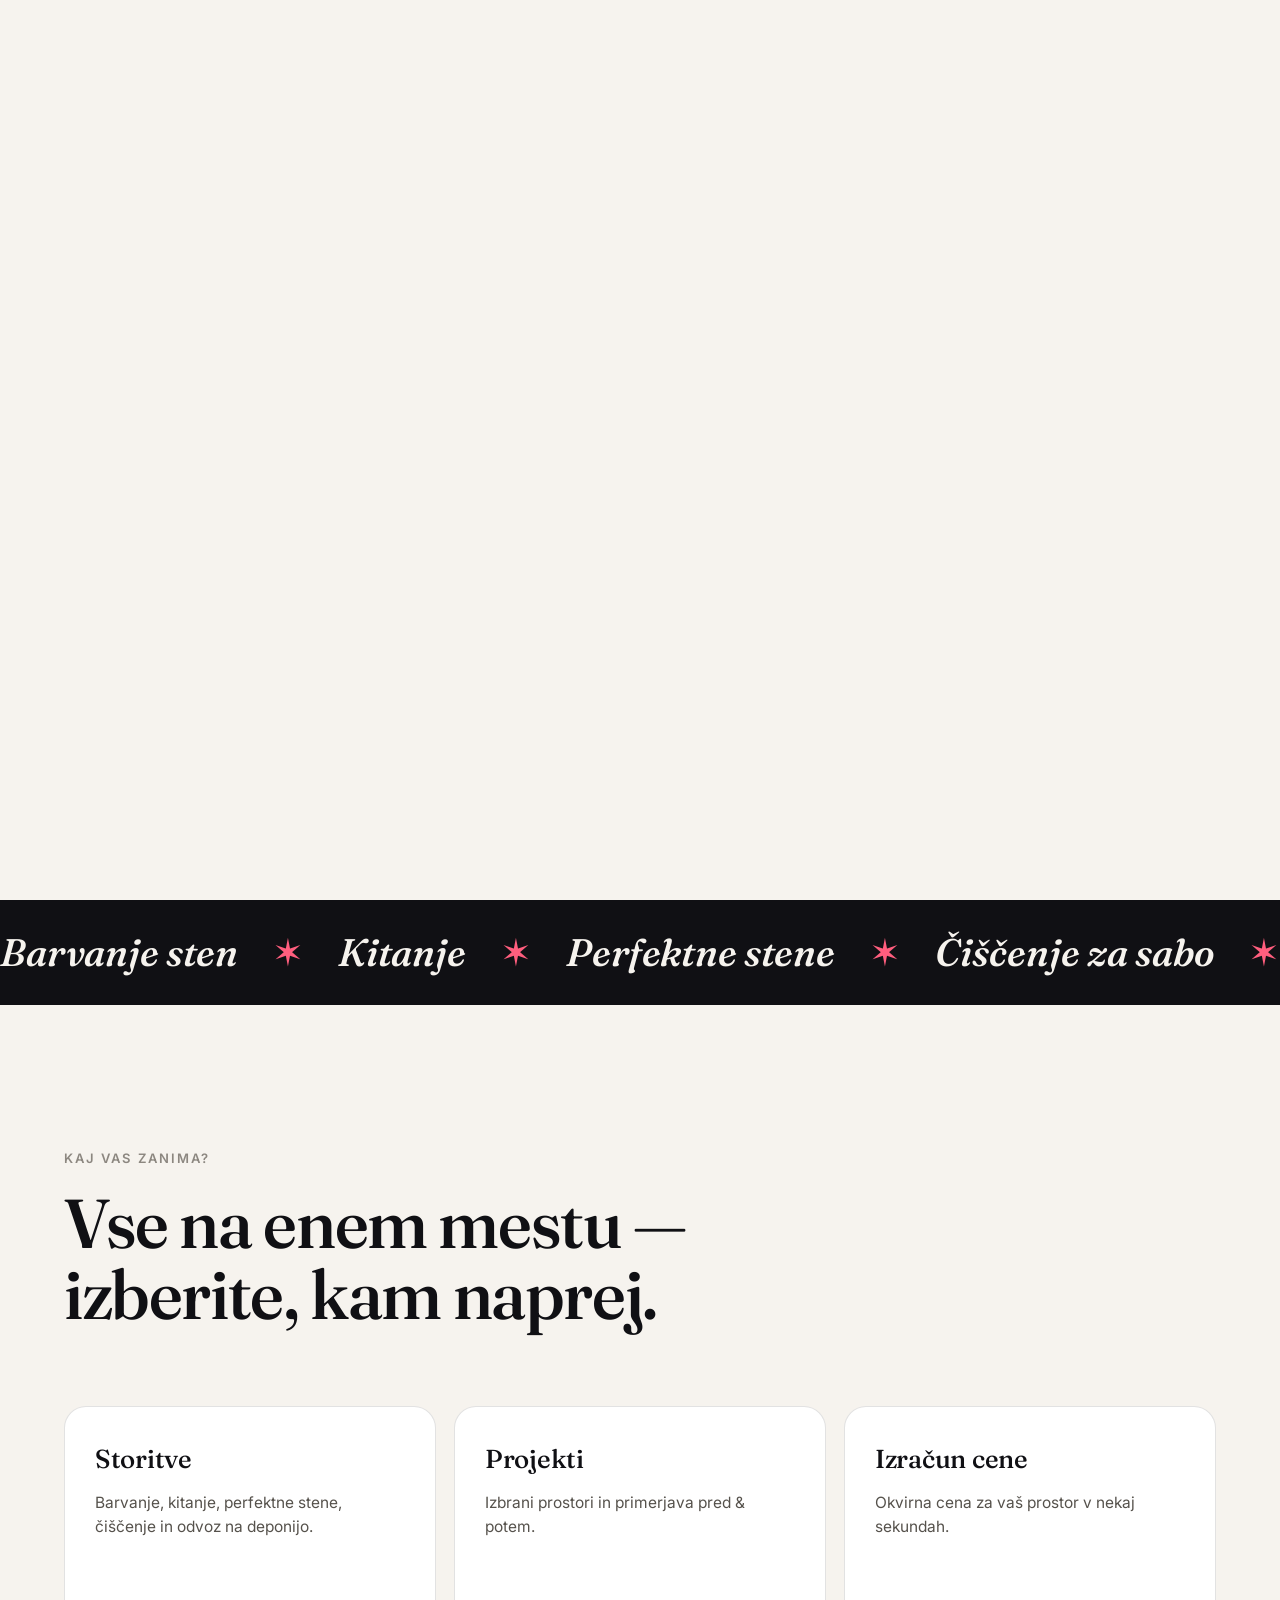
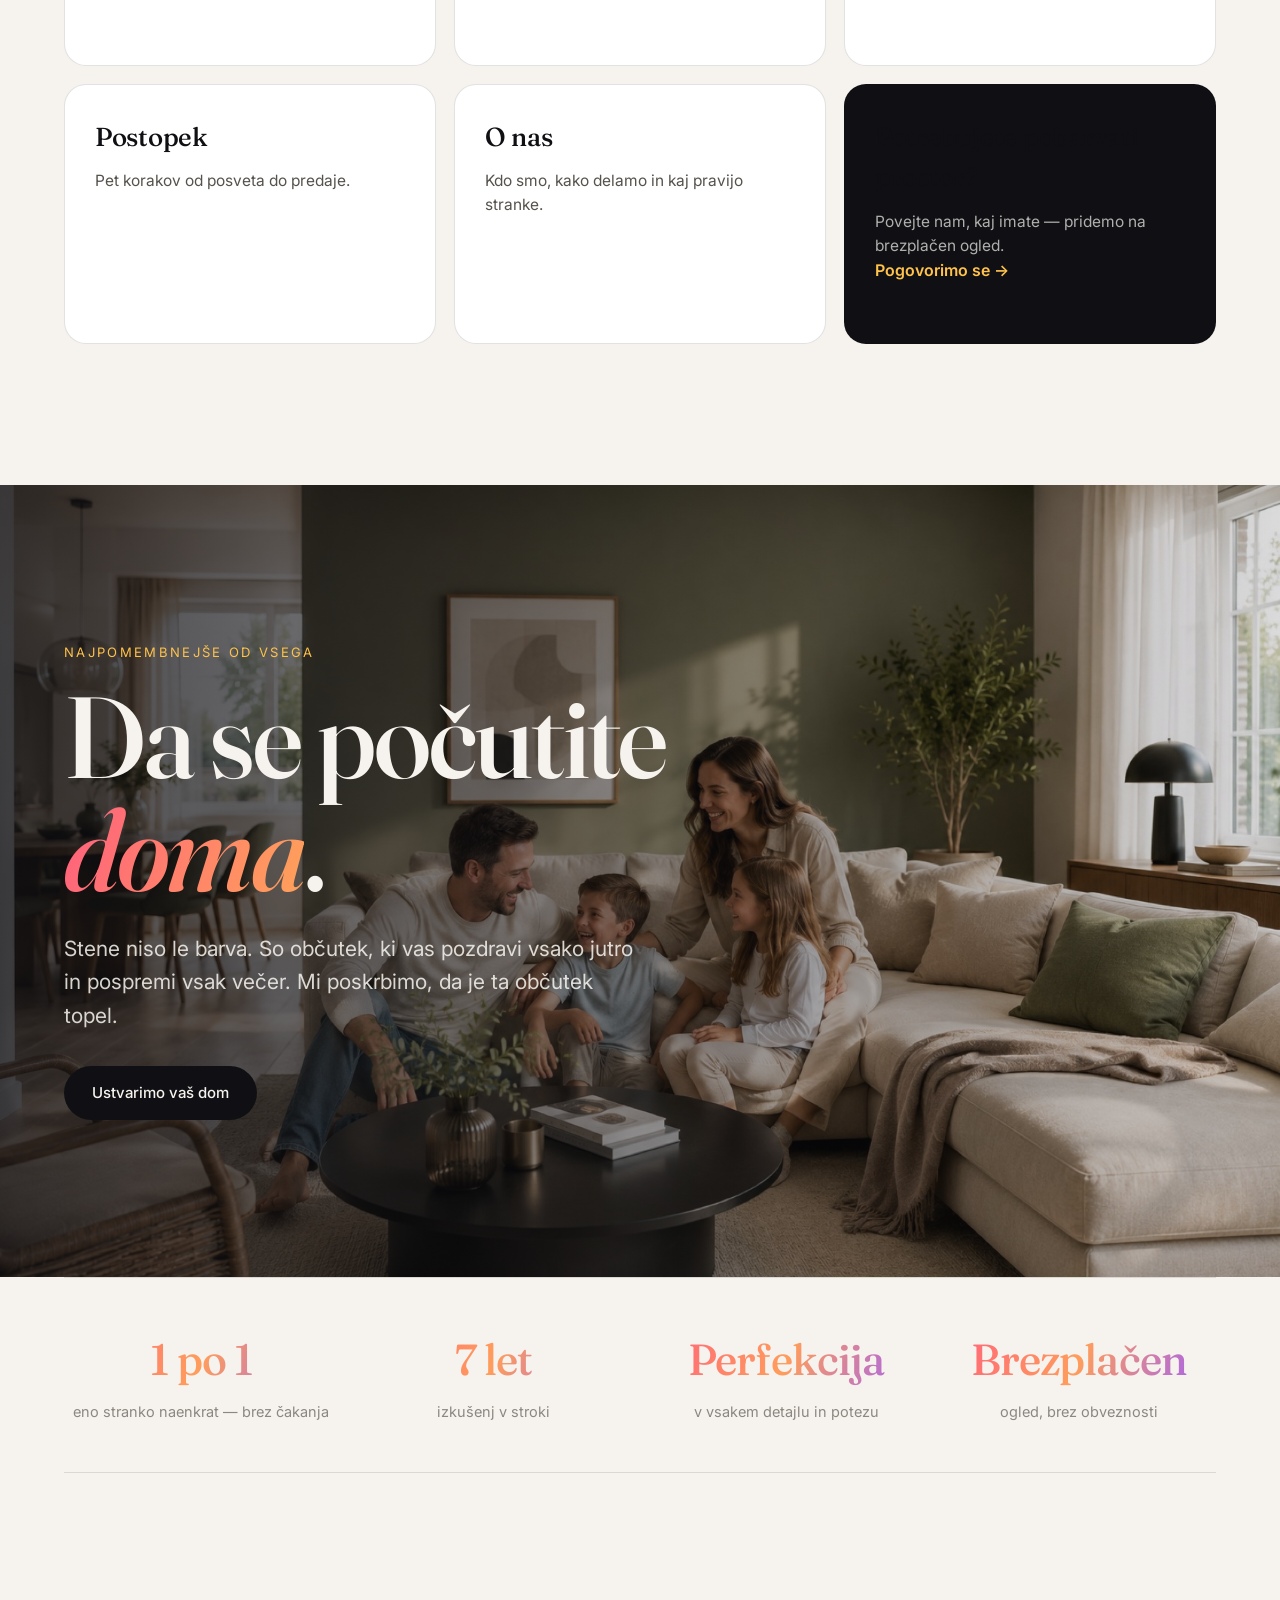
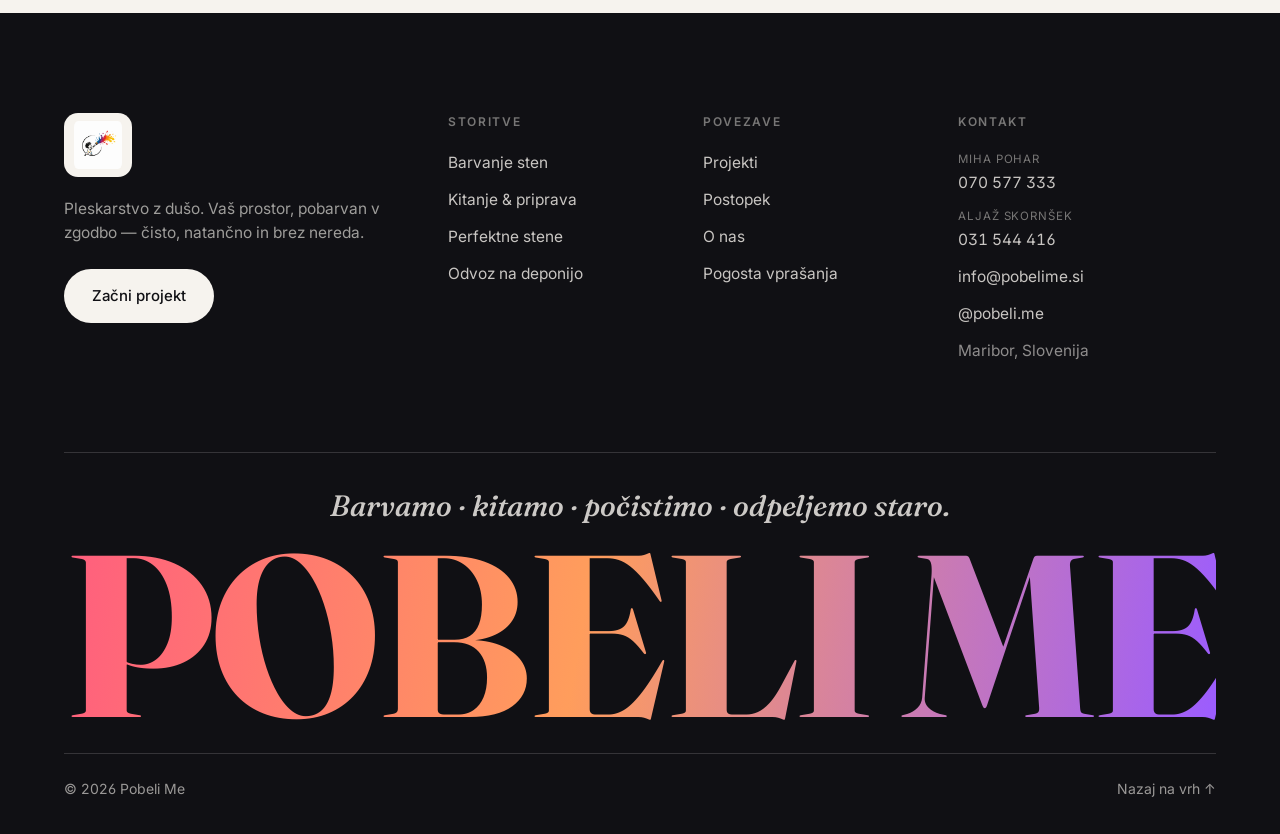
==== commit d25dff62: "Kontakt: urejen izpis telefonov v nogi in na strani Kontakt" ====
--- a/index.html
+++ b/index.html
@@ -233,10 +233,11 @@
       </nav>
       <div class="footer__col">
         <h4>Kontakt</h4>
-        <a href="tel:+38670577333" data-cursor="hover">Miha Pohar: 070 577 333</a><br><a href="tel:+38631544416" data-cursor="hover">Aljaž Skornšek: 031 544 416</a>
+        <a class="footer__person" href="tel:+38670577333" data-cursor="hover"><small>Miha Pohar</small>070 577 333</a>
+        <a class="footer__person" href="tel:+38631544416" data-cursor="hover"><small>Aljaž Skornšek</small>031 544 416</a>
         <a href="mailto:info@pobelime.si" data-cursor="hover">info@pobelime.si</a>
         <a href="https://instagram.com/pobeli.me" data-cursor="hover">@pobeli.me</a>
-        <a data-cursor="hover">Maribor, Slovenija</a>
+        <span class="footer__place">Maribor, Slovenija</span>
       </div>
     </div>
     <p class="footer__tag">Barvamo · kitamo · počistimo · odpeljemo staro.</p>
--- a/styles.css
+++ b/styles.css
@@ -330,30 +330,35 @@
 .contact__info a:hover{color:var(--c-yellow)}
 
 /* form */
-.form{display:grid;grid-template-columns:1fr 1fr;gap:16px;align-content:start}
+.form{display:grid;grid-template-columns:1fr 1fr;gap:22px 18px;align-content:start}
 .field{position:relative}
 .field--full{grid-column:1/-1}
-.field input,.field select,.field textarea{width:100%;background:transparent;
-  border:0;border-bottom:1.5px solid rgba(246,243,238,.25);color:var(--c-canvas);
-  font-family:var(--ff-sans);font-size:16px;padding:18px 0 12px;outline:none;
-  transition:border-color .4s;border-radius:0}
-.field textarea{resize:none}
-.field select option{color:#101014}
-.field label{position:absolute;left:0;top:18px;color:rgba(246,243,238,.5);font-size:16px;
-  pointer-events:none;transition:.3s var(--ease)}
-.field input:focus,.field select:focus,.field textarea:focus{border-color:var(--c-yellow)}
-.field input:focus~label,.field input:not(:placeholder-shown)~label,
-.field textarea:focus~label,.field textarea:not(:placeholder-shown)~label,
-.field select:focus~label,.field select:valid~label{
-  top:-6px;font-size:12px;color:var(--c-yellow);letter-spacing:.04em}
-.field--file{border:1.5px dashed rgba(246,243,238,.25);border-radius:18px;padding:18px}
-.field--file label{position:static;display:block;margin-bottom:8px;color:var(--c-yellow);font-size:12px;
-  letter-spacing:.04em;text-transform:uppercase;pointer-events:auto}
+.field{display:grid;gap:8px;align-content:start}
+.field label,.file__title{color:rgba(246,243,238,.62);font-size:12px;font-weight:500;letter-spacing:.08em;text-transform:uppercase}
+.field label small{font-size:11px;text-transform:none;letter-spacing:.02em;color:rgba(246,243,238,.42)}
+.field input,.field select,.field textarea{width:100%;min-height:52px;box-sizing:border-box;
+  background:rgba(246,243,238,.06);border:1px solid rgba(246,243,238,.16);border-radius:14px;
+  color:var(--c-canvas);font-family:var(--ff-sans);font-size:16px;line-height:1.4;padding:14px 16px;outline:none;
+  transition:border-color .25s,background .25s}
+.field input::placeholder,.field textarea::placeholder{color:rgba(246,243,238,.34)}
+.field input:hover,.field select:hover,.field textarea:hover{border-color:rgba(246,243,238,.3)}
+.field input:focus,.field select:focus,.field textarea:focus{border-color:var(--c-yellow);background:rgba(246,243,238,.09)}
+.field textarea{resize:vertical;min-height:120px}
+.field select{appearance:none;-webkit-appearance:none;padding-right:44px;cursor:pointer;text-overflow:ellipsis;
+  background-image:url("data:image/svg+xml,%3Csvg xmlns='http://www.w3.org/2000/svg' viewBox='0 0 24 24' fill='none' stroke='%23f6f3ee' stroke-width='2' stroke-linecap='round'%3E%3Cpath d='M6 9l6 6 6-6'/%3E%3C/svg%3E");
+  background-repeat:no-repeat;background-position:right 16px center;background-size:18px}
+.field select:invalid{color:rgba(246,243,238,.34)}
+.field select option{color:#101014;background:#fff}
+.field--file{border:1.5px dashed rgba(246,243,238,.25);border-radius:18px;padding:18px;gap:0}
+.file__title{display:block;margin-bottom:8px;color:var(--c-yellow)}
 .field--file p{margin:0 0 14px;color:rgba(246,243,238,.66);font-size:14px;line-height:1.5}
-.field--file input{border:0;padding:0;color:rgba(246,243,238,.82)}
-.field--file input::file-selector-button{margin-right:12px;border:0;border-radius:999px;
-  background:var(--c-canvas);color:var(--c-ink);padding:10px 16px;font:600 13px var(--ff-sans);
-  cursor:pointer}
+.file__row{display:flex;flex-wrap:wrap;align-items:center;gap:10px 14px}
+.file__input{position:absolute;width:1px;height:1px;opacity:0;overflow:hidden}
+.field .file__btn{display:inline-flex;align-items:center;min-height:44px;padding:0 18px;border-radius:999px;background:var(--c-canvas);color:var(--c-ink);
+  font:600 14px var(--ff-sans);letter-spacing:0;text-transform:none;cursor:pointer;transition:transform .2s}
+.field .file__btn:hover{transform:translateY(-1px)}
+.file__input:focus-visible+.file__btn{outline:2px solid var(--c-yellow);outline-offset:3px}
+.file__row .file__status{margin:0}
 .file__status{display:block;margin-top:10px;color:rgba(246,243,238,.55);font-size:13px}
 .file__rules{display:block;margin-top:6px;color:rgba(246,243,238,.38);font-size:11px;line-height:1.5}
 .file__preview{display:grid;grid-template-columns:repeat(4,minmax(0,1fr));gap:10px;margin-top:16px}
@@ -783,3 +788,64 @@
 .plan__hint{display:block}
 .hp{position:absolute!important;left:-9999px!important;width:1px;height:1px;overflow:hidden}
 .form__privacy{grid-column:1/-1;margin:4px 0 0;font-size:12.5px;line-height:1.5;color:rgba(246,243,238,.5)}
+/* višina do centimetra */
+.plan__hin input.is-bad,.plan__inrow input.is-bad{border-color:#ff5e7e}
+.plan__small{margin:-4px 0 0;font-size:12.5px;color:rgba(246,243,238,.55)}
+.calc__qh{margin-top:-6px}
+/* ---------- TLORIS NA TELEFONU: celozaslonsko okno ---------- */
+.plan__top,.plan__sheetbar,.plan__mcard{display:none}
+@media (max-width:760px){
+  .plan__grid:not(.is-full){display:none}
+  .plan__mcard{display:grid;gap:16px;padding:20px;border-radius:22px;background:var(--c-ink);color:var(--c-canvas)}
+  .plan__mcard img{width:100%;max-height:300px;object-fit:contain;border-radius:14px;background:#fbf9f5}
+  .plan__mtxt b{display:block;font-family:var(--ff-serif);font-size:24px;font-weight:600;margin-bottom:6px}
+  .plan__mtxt p{margin:0;color:rgba(246,243,238,.7);font-size:15px;line-height:1.5}
+  .plan__mcard .btn{justify-self:stretch;justify-content:center}
+}
+html.plan-lock,html.plan-lock body{overflow:hidden;overscroll-behavior:none}
+.plan__grid.is-full{position:fixed;inset:0;z-index:5000;display:flex;flex-direction:column;gap:0;margin:0;
+  height:100vh;height:100dvh;background:var(--c-canvas);opacity:1;transform:none;transition:none}
+.is-full .plan__top{display:flex;align-items:center;gap:6px;padding:calc(env(safe-area-inset-top) + 8px) 10px 8px;flex:none}
+.is-full .plan__top b{flex:1;font-family:var(--ff-serif);font-size:18px;font-weight:600;margin-left:4px;white-space:nowrap;overflow:hidden;text-overflow:ellipsis}
+.plan__x{width:44px;height:44px;flex:none;display:grid;place-items:center;border-radius:50%;border:1px solid var(--c-line);background:#fff;color:var(--c-ink);cursor:pointer}
+.plan__x svg{width:20px;height:20px;fill:none;stroke:currentColor;stroke-width:2.2;stroke-linecap:round}
+.plan__tbtn{min-height:40px;padding:0 13px;border-radius:999px;border:1px solid var(--c-line);background:#fff;color:var(--c-ink);font:600 13.5px var(--ff-sans);cursor:pointer}
+.plan__tbtn:active,.plan__x:active{background:#efe9e0}
+.is-full .plan__board{flex:1;min-height:0;display:flex;flex-direction:column;gap:8px;padding:0 10px calc(66px + env(safe-area-inset-bottom))}
+.is-full .plan__steps{grid-template-columns:repeat(4,minmax(0,1fr));gap:4px}
+.is-full .plan__steps li{padding:5px 6px;gap:5px;font-size:11px;line-height:1.15;border-radius:10px}
+.is-full .plan__steps li span{width:18px;height:18px;font-size:10.5px}
+.is-full .plan__tools{gap:6px}
+.is-full .plan__tool{min-height:40px;font-size:13.5px;padding:0 6px;gap:5px}
+.is-full .plan__hint{min-height:0;padding:8px 12px;font-size:13px;line-height:1.4;border-radius:12px}
+.is-full .plan__canvas{flex:1;min-height:0;aspect-ratio:auto;border-radius:16px}
+.is-full .plan__aux{display:none}
+.is-full .plan__panel{position:absolute;left:0;right:0;bottom:0;z-index:2;max-height:calc(66px + env(safe-area-inset-bottom));overflow:hidden;
+  border-radius:22px 22px 0 0;padding:0 16px calc(16px + env(safe-area-inset-bottom));gap:14px;box-shadow:0 -12px 40px rgba(16,16,20,.25);
+  transition:max-height .3s var(--ease)}
+.is-full .plan__panel.is-open{max-height:58dvh;overflow-y:auto;overscroll-behavior:contain}
+.is-full .plan__sheetbar{display:flex;align-items:center;gap:12px;position:sticky;top:0;z-index:1;margin:0 -16px;padding:0 18px;min-height:66px;
+  width:calc(100% + 32px);border:0;background:var(--c-ink);color:var(--c-canvas);font:500 15px var(--ff-sans);cursor:pointer;text-align:left}
+.plan__sheetbar span:first-child{flex:1}
+.plan__sheetbar span:nth-child(2) b{font-family:var(--ff-serif);font-size:22px;color:var(--c-yellow)}
+.plan__sheetbar i{width:10px;height:10px;border-left:2px solid currentColor;border-top:2px solid currentColor;transform:rotate(45deg) translate(2px,2px);transition:transform .3s}
+.plan__panel.is-open .plan__sheetbar i{transform:rotate(225deg) translate(2px,2px)}
+.is-full .plan__hint{height:calc(1.38em * 4 + 16px);line-height:1.38;font-size:12.5px;overflow:hidden;flex:none;box-sizing:border-box}
+.is-full .plan__steps li{white-space:normal}
+.is-full .plan__top b{min-width:0;font-size:16px}
+@media (max-width:380px){
+  .is-full .plan__top{gap:5px;padding-left:8px;padding-right:8px}
+  .plan__tbtn{padding:0 10px;font-size:13px}
+  .plan__x{width:40px;height:40px}
+}
+.plan__mcard .btn{background:var(--c-canvas);color:var(--c-ink);min-height:54px}
+.plan__mcard .btn::before{background:linear-gradient(110deg,var(--c-pink),var(--c-orange),var(--c-yellow))}
+/* noga: kontakt in gumb */
+.footer__col .footer__person{display:grid;gap:2px;font-variant-numeric:tabular-nums}
+.footer__person small{font-size:11.5px;letter-spacing:.08em;text-transform:uppercase;color:rgba(246,243,238,.45);transition:color .3s}
+.footer__person:hover small{color:inherit}
+.footer__place{color:rgba(246,243,238,.55);font-size:15.5px}
+.footer__brand .btn--solid{background:var(--c-canvas);color:var(--c-ink)}
+.footer__brand .btn--solid::before{background:linear-gradient(110deg,var(--c-pink),var(--c-orange),var(--c-yellow))}
+.footer__brand .btn--solid:hover{color:var(--c-ink)}
+.contact__plain{font-size:17px;font-family:var(--ff-serif);font-weight:400;text-align:right}
